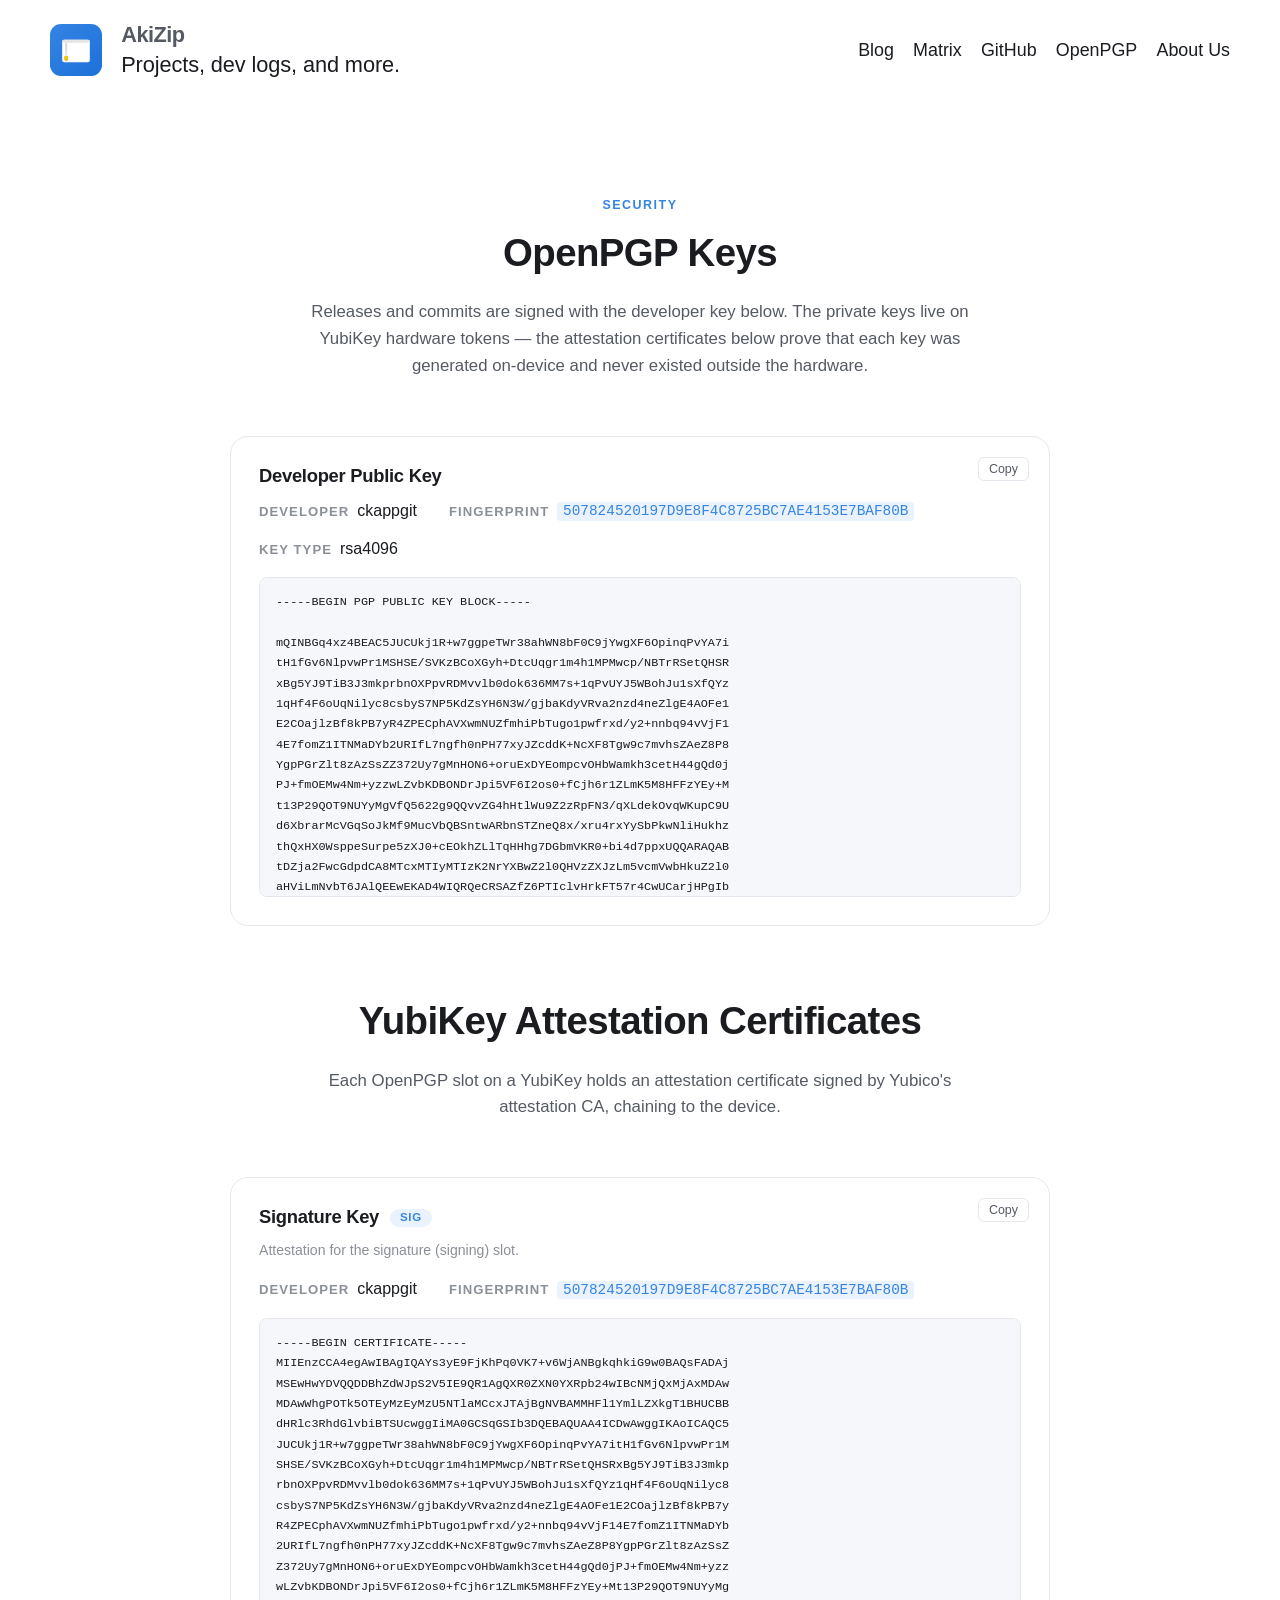
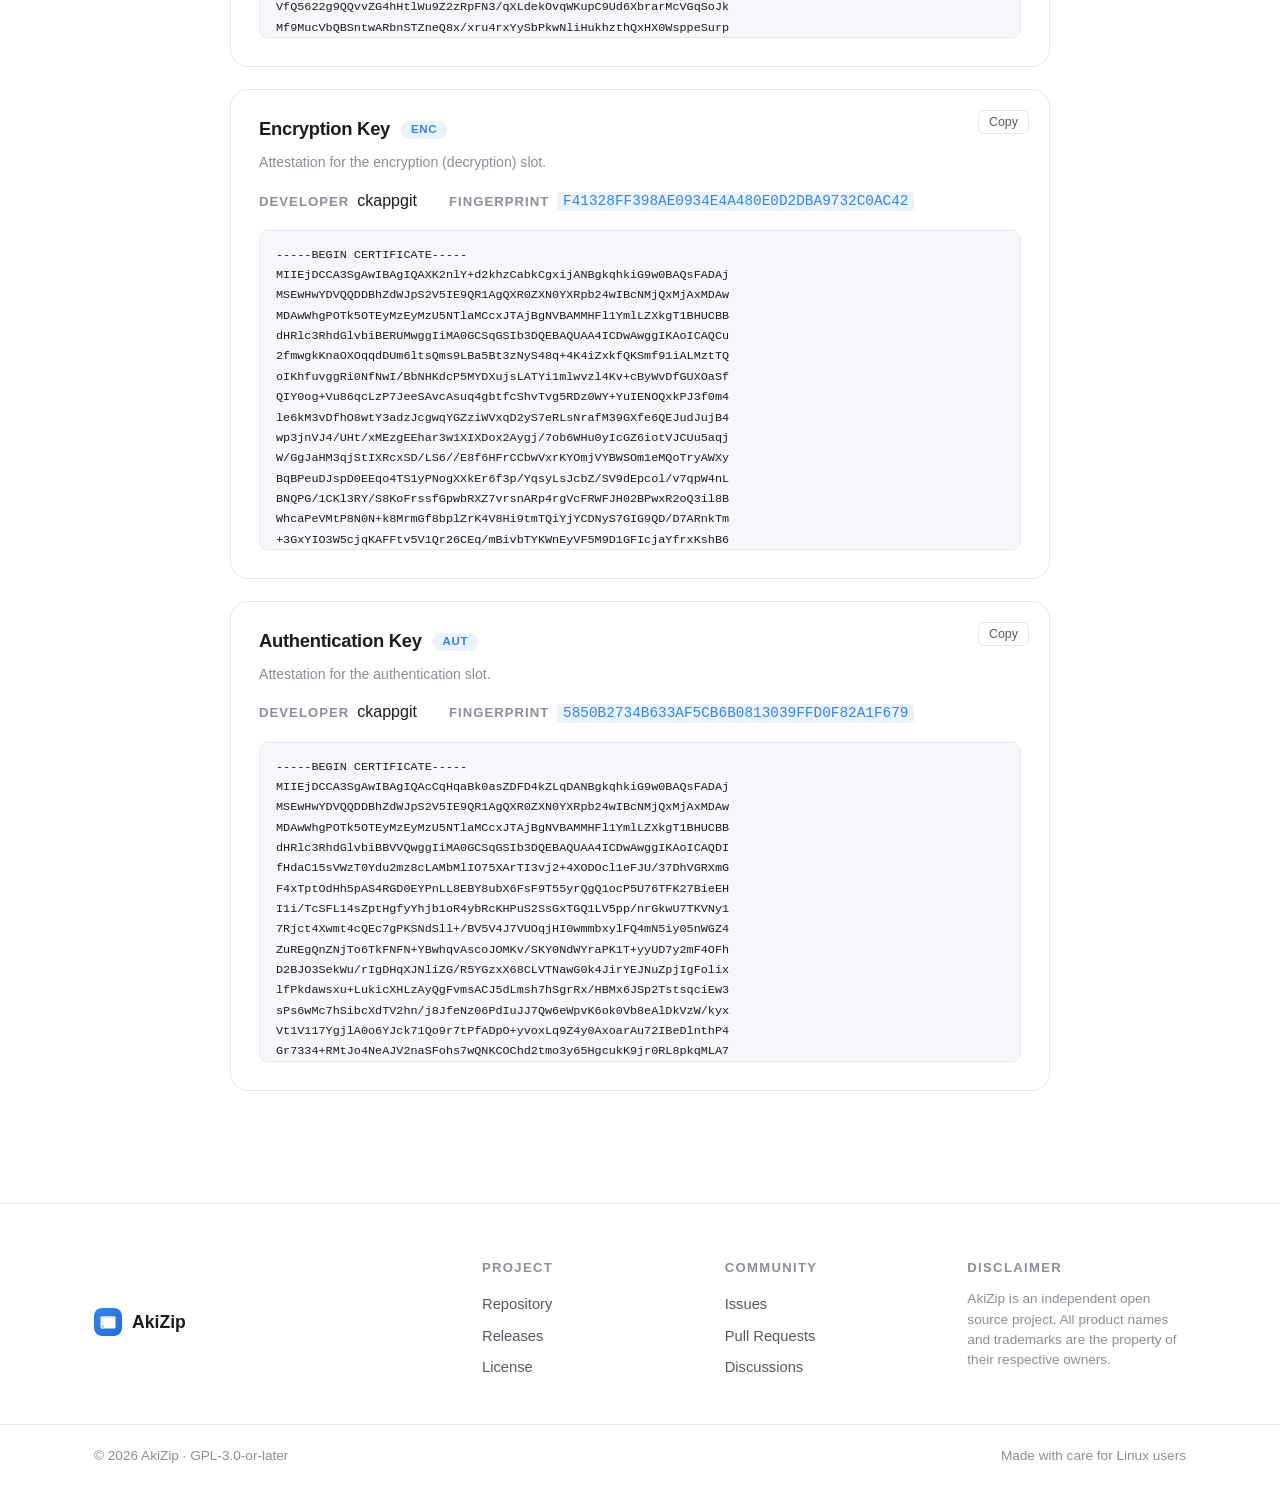
==== openpgp.html @ 39fd3813 "feat:openpgp" ====
<!DOCTYPE html>
<html lang="en">
<head>
    <meta charset="UTF-8">
    <meta name="viewport" content="width=device-width, initial-scale=1.0">
    <title>OpenPGP Keys — AkiZip</title>
    <meta name="description" content="Developer OpenPGP public key and YubiKey attestation certificates for the AkiZip project.">
    <link rel="stylesheet" href="style.css">
    <link rel="icon" type="image/svg+xml" href="assets/logo.svg">
</head>
<body>
    <header class="blog-header navbar">
        <div class="blog-header-inner">
            <div class="blog-identity">
                <a href="https://blog.akizip.top/" class="blog-logo" aria-label="AkiZip home">
                    <img src="assets/logo.svg" alt="AkiZip" width="52" height="52">
                </a>
                <div class="blog-branding">
                    <p class="blog-title"><a href="https://blog.akizip.top/">AkiZip</a></p>
                    <p class="blog-tagline">Projects, dev logs, and more.</p>
                </div>
            </div>

            <nav class="nav-links blog-navigation" aria-label="Navigation">
                <a href="https://blog.akizip.top/">Blog</a>
                <a href="https://matrix.to/#/#akizip:matrix.org" target="_blank" rel="noopener">Matrix</a>
                <a href="https://github.com/AkiZip">GitHub</a>
                <a href="openpgp.html" aria-current="page">OpenPGP</a>
                <a href="https://blog.akizip.top/about-us/">About Us</a>
            </nav>
            <button class="nav-toggle" aria-label="Open menu" aria-expanded="false">
                <span></span><span></span>
            </button>
        </div>
    </header>

    <main>
        <section class="section">
            <div class="container">
                <div class="section-head">
                    <span class="eyebrow">Security</span>
                    <h2>OpenPGP Keys</h2>
                    <p class="section-sub">Releases and commits are signed with the developer key below. The private keys live on YubiKey hardware tokens — the attestation certificates below prove that each key was generated on-device and never existed outside the hardware.</p>
                </div>

                <!-- ============ Developer public key ============ -->
                <div class="pgp-narrow">
                <article class="pgp-card">
                    <h3>Developer Public Key</h3>
                    <dl class="pgp-meta">
                        <div><dt>Developer</dt><dd>ckappgit</dd></div>
                        <div><dt>Fingerprint</dt><dd><code>507824520197D9E8F4C8725BC7AE4153E7BAF80B</code></dd></div>
                        <div><dt>Key type</dt><dd>rsa4096</dd></div>
                    </dl>
                    <pre class="pgp-pre" id="pgp-pubkey"><code>-----BEGIN PGP PUBLIC KEY BLOCK-----

mQINBGq4xz4BEAC5JUCUkj1R+w7ggpeTWr38ahWN8bF0C9jYwgXF6OpinqPvYA7i
tH1fGv6NlpvwPr1MSHSE/SVKzBCoXGyh+DtcUqgr1m4h1MPMwcp/NBTrRSetQHSR
xBg5YJ9TiB3J3mkprbnOXPpvRDMvvlb0dok636MM7s+1qPvUYJ5WBohJu1sXfQYz
1qHf4F6oUqNilyc8csbyS7NP5KdZsYH6N3W/gjbaKdyVRva2nzd4neZlgE4AOFe1
E2COajlzBf8kPB7yR4ZPECphAVXwmNUZfmhiPbTugo1pwfrxd/y2+nnbq94vVjF1
4E7fomZ1ITNMaDYb2URIfL7ngfh0nPH77xyJZcddK+NcXF8Tgw9c7mvhsZAeZ8P8
YgpPGrZlt8zAzSsZZ372Uy7gMnHON6+oruExDYEompcvOHbWamkh3cetH44gQd0j
PJ+fmOEMw4Nm+yzzwLZvbKDBONDrJpi5VF6I2os0+fCjh6r1ZLmK5M8HFFzYEy+M
t13P29QOT9NUYyMgVfQ5622g9QQvvZG4hHtlWu9Z2zRpFN3/qXLdekOvqWKupC9U
d6XbrarMcVGqSoJkMf9MucVbQBSntwARbnSTZneQ8x/xru4rxYySbPkwNliHukhz
thQxHX0WsppeSurpe5zXJ0+cEOkhZLlTqHHhg7DGbmVKR0+bi4d7ppxUQQARAQAB
tDZja2FwcGdpdCA8MTcxMTIyMTIzK2NrYXBwZ2l0QHVzZXJzLm5vcmVwbHkuZ2l0
aHViLmNvbT6JAlQEEwEKAD4WIQRQeCRSAZfZ6PTIclvHrkFT57r4CwUCarjHPgIb
AwUJBaS5ggULCQgHAgYVCgkICwIEFgIDAQIeAQIXgAAKCRDHrkFT57r4C2aGD/9T
opT5EY7qO6TuyYTVRNtaKzjrjd9N5q0I+RpF0XhGJnHXwQuCxA8mHQAK74RgP6EV
qZRnTejnjVF6USFMqUqIxWxGYXTlSDsScaPEweDS6ULLaJOPq06ILG/OIfCkSSP3
Eacf4nYGpbu2E7XhoVAaySEJj8xcXwNjCeKP9+d7psHoDjlxlByxBTPzaUXh38bu
mauWJdQHJjPIhIyBKlc+cLQ6pLXuSn7Gt4bCJjTv+ug7N3R7r8A85X/3wgmi72Jb
aIxQ1UZhezO7mPD1eXT4nM0wpi/vD5yQecqqjl+FJlWl41hK9m37FaByac4K0pyc
9uVK+Rc7BkE0Ht0J1oL9yePiRwXJR+3LLks5tiPBmLf2t8Wx1S8AJIZBtg+3xMWT
GtJz1FtMNzAq9b9KcVgby/2jFw38W01NQgvbHFh0WpJ/sPFxvBq0Ma3nJYtfWsRh
GWHvg6k+YiM/LivnQX+T8wlg6CzHzRdYQdFrSZy6c2N9bpsbOZKTGDJhoM6EcXBt
iN/XeQxGwOh5MJrBGGM07YdyEBXkpKDHj3ONUSZdOZ9iSPV61oS/kK1/Cg9hnuyh
nIpmpNUg31fGz/4hPm3LXmJg+rfSnldBNfm4p2863lnM5NOhT9n5F2pg4QBbBJLs
pJU+CIm3woA+mzqCoMOF8ShwPunrRPhLzVugaHYqerkCDQRquMc+ARAAyHx3Wgte
bFVs09GHbtps/HCwDGzJSDu+VwK0yN749vuFzgznJdXhSVP9+w4VRkV5hheMU6bT
nR4eaQEuERg9BGD5yy/BAWPLm1+hbBfU+ecq0IENaHD+VO+kxStuwYnhByNYv03E
hS9eLGabR4H8mIY29aEeMm0XChz7ktkrBsUxkNS1eaaf56xpMFO0ylTcte0Y3LeF
8JreHEBHO4DykjXUpZfvwVeVeCe1VDqoxyNMJpm8cpRUOJjeYstOZ1hmeGbkRIEJ
2TY06Ok5BTRTfmAcIarwLHKCTjCr/0imNDXVmK2jytU/sslA+8tpheDhYQ9gSTt0
npFrv6yIAx6lyTZYmRv0eWBs8V+vAi1UzWsBtJOCYq2BCTbmaYyIBaJYsZXz5HWs
LMbvi7pInFxy8wMkIBb5rAAieXS5rIe4UoK0cfxwTMeiUqdk7LbKnIhMN7D7OsDH
O4Uom3F3U1doZ/4/CX3jc9Oj3SLiSe0MOnlqbyuqJNFW/HgJQ5Fc1v5MsVbdVdde
2II5QNKOmCXJO9UKPa+7T3wA6Tvsr6MS6vWeMtAMaGqwLu9iAXg5Z7YT+Bq+99+P
kTLSaODXgCVdp2khaIbO8EDSgjgoXdrZqN8uuR4HLpCvY69ES/KZKjCwOy5xxZql
6U8AVY4M6ZyVLJi3KnXOk5DgV44rfebRJaEAEQEAAYkCPAQYAQoAJhYhBFB4JFIB
l9no9MhyW8euQVPnuvgLBQJquMc+AhsgBQkFpLmCAAoJEMeuQVPnuvgL75kP/Rfi
AC9+gE7n4VYXOn7DUzj33d02LfMQ1EP0Drm5FgIvi0Ti/5WwFYqU3pI7nqqJktgE
G32uqpiaGbk+YZjbiKs9fik/dkC1Bk4B3h3QwnIF+xql2tfDgAFFLpQC875tVrva
wYsIgA7Gt/gXpJrurIQ+GK8FJ5YAp1wspHOo3JTmT1qEMLlAblGENN8ajpGW7kG0
xH0RfbvtXQv5qGU//SLuCzHucMEQZn1e3fqzVBDXn7tdkBGKx+88lIDstluhHRJt
fVdu4GLed57NqkONXD75PHnS+rd/4sctXtr8sncxbFz0CAcDqiEHFk+g93/J2T+x
EDxSgkFoXoULdjjT7jnURloe5meYlnb2ZUxu8J6TBytJI9Er5xaJPkyv+0mP4V/p
POGGspxKBu9j5otjp8zC07nO0qpvU+CiVku66+t1rRYIFk/NbQ41vXVb/ZLPEOui
TxvqLMt1/uU0pH+Few89HQJq76HS6/qRkxyKzgQGhV+o8dQYJvwUHFkksQWDaOxT
D1z5dprG5WkQ9I0cpspGG7eyrEauJu64NgYwx0RvxGq1qX9L58cCT5BbBVUVgB42
8OqwcadUNjm+JXnCLaKlF4wBiSY2SjLLex56g5C9u7KX9XK0VHXDEijT/A1VVDlg
oT9woeqXjBr5mNRotV0TZi4zivJw+lGCOcsGbPz7uQINBGq4xz4BEACu2fmwgkKn
aOXOqqdDUm6ltsQms9LBa5Bt3zNyS48q+4K4iZxkfQKSmf91iALMztTQoIKhfuvg
gRi0NfNwI/BbNHKdcP5MYDXujsLATYi1mlwvzl4Kv+cByWvDfGUXOaSfQIY0og+V
u86qcLzP7JeeSAvcAsuq4gbtfcShvTvg5RDz0WY+YuIENOQxkPJ3f0m4le6kM3vD
fhO8wtY3adzJcgwqYGZziWVxqD2yS7eRLsNrafM39GXfe6QEJudJujB4wp3jnVJ4
/UHt/xMEzgEEhar3w1XIXDox2Aygj/7ob6WHu0yIcGZ6iotVJCUu5aqjW/GgJaHM
3qjStIXRcxSD/LS6//E8f6HFrCCbwVxrKYOmjVYBWSOm1eMQoTryAWXyBqBPeuDJ
spD0EEqo4TS1yPNogXXkEr6f3p/YqsyLsJcbZ/SV9dEpcol/v7qpW4nLBNQPG/1C
Kl3RY/S8KoFrssfGpwbRXZ7vrsnARp4rgVcFRWFJH02BPwxR2oQ3il8BWhcaPeVM
tP8N0N+k8MrmGf8bplZrK4V8Hi9tmTQiYjYCDNyS7GIG9QD/D7ARnkTm+3GxYIO3
W5cjqKAFFtv5V1Qr26CEq/mBivbTYKWnEyVF5M9D1GFIcjaYfrxKshB6uS80KDBI
0rHRP2FlwgsfYJkovFzEzYGACdWQritlzQARAQABiQI8BBgBCgAmFiEEUHgkUgGX
2ej0yHJbx65BU+e6+AsFAmq4xz4CGwwFCQWkuYIACgkQx65BU+e6+AuSgg//azR2
L+GjWCkQ3NzjNimokACr97x6b8MmaZeklK2h3TPoftN9fkMLsB+M3lwUDgWRie7j
qn3HHSEJPiCfywQi7Jmd38M0FILXToMD3Qpn3vArROF5UmNHbYVDGoIxmgKXzgF6
OIg5w2ioGBa51HMNWwOXQepNMKc9k/qGgz3JN4tBpGTPwMM9yywh8vNQU5lQBb7W
mMehEvComN8mnVC88L45ihAx5gJbhVaGyxV8+LXxtglOuOJ9MeDg/QQB4N3MZLNo
XDND2yPZ6lMiAT4HFxH5zd9udvOEnX95seIFMJ2k52o6vlNKm+rrkgPqw8KJVXai
tFbB5qM39ZO6MaPoPAoLqFrn3ggl22D6NKck5B6EaggobzaxRyU8cLg47Y0MNwA3
7ICLfRrSIa9pVu8NTGj/mRpLpEz+FFYwEQFzlJyjNMdaz5Giw5DzuiRn4WDJkbGm
53h+YHjGdtEUib+nfjcfAUm39lysaorU8WDtWTunnz8aXBz+IrsJEHrTlYmkRxU4
LEAqR+0rVyP7mKREVPvyK9Sq5oEOKDY6UAd2I66IhEgjoIe8hF3UcSLsHKW5V07X
YxWX+1zPDEKuaRMB7tOPiLar09Kz4/T9OvhOF+ArT0hWpP024yorrxVGWn329OCu
SKfrFltoJ2/pJ9heQMRVGVfBlkXpvSD+fB7Dzw8=
=6R8d
-----END PGP PUBLIC KEY BLOCK-----</code></pre>
                    <button class="copy-btn pgp-copy" data-copy-target="#pgp-pubkey">Copy</button>
                </article>
                </div>

                <!-- ============ YubiKey attestation certificates ============ -->
                <div class="section-head pgp-attest-head">
                    <h2>YubiKey Attestation Certificates</h2>
                    <p class="section-sub">Each OpenPGP slot on a YubiKey holds an attestation certificate signed by Yubico's attestation CA, chaining to the device.</p>
                </div>

                <div class="pgp-narrow">
                    <article class="pgp-card">
                        <h3>Signature Key <span class="pgp-slot">SIG</span></h3>
                        <p class="pgp-slot-desc">Attestation for the signature (signing) slot.</p>
                        <dl class="pgp-meta">
                            <div><dt>Developer</dt><dd>ckappgit</dd></div>
                            <div><dt>Fingerprint</dt><dd><code>507824520197D9E8F4C8725BC7AE4153E7BAF80B</code></dd></div>
                        </dl>
                        <pre class="pgp-pre" id="pgp-attest-sig"><code>-----BEGIN CERTIFICATE-----
MIIEnzCCA4egAwIBAgIQAYs3yE9FjKhPq0VK7+v6WjANBgkqhkiG9w0BAQsFADAj
MSEwHwYDVQQDDBhZdWJpS2V5IE9QR1AgQXR0ZXN0YXRpb24wIBcNMjQxMjAxMDAw
MDAwWhgPOTk5OTEyMzEyMzU5NTlaMCcxJTAjBgNVBAMMHFl1YmlLZXkgT1BHUCBB
dHRlc3RhdGlvbiBTSUcwggIiMA0GCSqGSIb3DQEBAQUAA4ICDwAwggIKAoICAQC5
JUCUkj1R+w7ggpeTWr38ahWN8bF0C9jYwgXF6OpinqPvYA7itH1fGv6NlpvwPr1M
SHSE/SVKzBCoXGyh+DtcUqgr1m4h1MPMwcp/NBTrRSetQHSRxBg5YJ9TiB3J3mkp
rbnOXPpvRDMvvlb0dok636MM7s+1qPvUYJ5WBohJu1sXfQYz1qHf4F6oUqNilyc8
csbyS7NP5KdZsYH6N3W/gjbaKdyVRva2nzd4neZlgE4AOFe1E2COajlzBf8kPB7y
R4ZPECphAVXwmNUZfmhiPbTugo1pwfrxd/y2+nnbq94vVjF14E7fomZ1ITNMaDYb
2URIfL7ngfh0nPH77xyJZcddK+NcXF8Tgw9c7mvhsZAeZ8P8YgpPGrZlt8zAzSsZ
Z372Uy7gMnHON6+oruExDYEompcvOHbWamkh3cetH44gQd0jPJ+fmOEMw4Nm+yzz
wLZvbKDBONDrJpi5VF6I2os0+fCjh6r1ZLmK5M8HFFzYEy+Mt13P29QOT9NUYyMg
VfQ5622g9QQvvZG4hHtlWu9Z2zRpFN3/qXLdekOvqWKupC9Ud6XbrarMcVGqSoJk
Mf9MucVbQBSntwARbnSTZneQ8x/xru4rxYySbPkwNliHukhzthQxHX0WsppeSurp
e5zXJ0+cEOkhZLlTqHHhg7DGbmVKR0+bi4d7ppxUQQIDAQABo4HIMIHFMBMGCisG
AQQBgsQKBQMEBQQDBQcEMBQGCisGAQQBgsQKBQcEBgIEAW3AGjARBgorBgEEAYLE
CgUIBAMEAQIwEQYKKwYBBAGCxAoFCQQDBAEBMBAGCisGAQQBgsQKBQEEAgwAMCQG
CisGAQQBgsQKBQQEFgQUUHgkUgGX2ej0yHJbx65BU+e6+AswFAYKKwYBBAGCxAoF
BQQGBARquMc+MBEGCisGAQQBgsQKBQYEAwIBBTARBgorBgEEAYLECgUCBAMCAQEw
DQYJKoZIhvcNAQELBQADggEBAMI2tsBrHqJFcokgcV4FmN0P0OmCw2fTmsmIYaqV
S7hQ/9tVW45RYadEqL8QzrBZ+k7YI1lOd6y14xorZBEQMd1U/8TXfdSsRFr65fAy
Ua3e1907JlluGSIx45OXCS5qD/on/YBuTMvhS9uZozAYZiE4TC1TTWxLexZKO9Hw
tjzaS/vWP+ovRDsk2mtAjbhb1BqVwP5XDokdrY/LXWRtQ7fyeVZIjHFceNuy2B2F
iwMmZEaVhuSPNnI/vdZXFzsqMR101mC2Wa5Joes9QHpeZ/6Oqg1RNvjSKe0yErk0
Dc68ZuqIFBpqa51HV2K3VbNEwqz5WHG2LxlzBrLB7xxhpwg=
-----END CERTIFICATE-----</code></pre>
                        <button class="copy-btn pgp-copy" data-copy-target="#pgp-attest-sig">Copy</button>
                    </article>

                    <article class="pgp-card">
                        <h3>Encryption Key <span class="pgp-slot">ENC</span></h3>
                        <p class="pgp-slot-desc">Attestation for the encryption (decryption) slot.</p>
                        <dl class="pgp-meta">
                            <div><dt>Developer</dt><dd>ckappgit</dd></div>
                            <div><dt>Fingerprint</dt><dd><code>F41328FF398AE0934E4A480E0D2DBA9732C0AC42</code></dd></div>
                        </dl>
                        <pre class="pgp-pre" id="pgp-attest-enc"><code>-----BEGIN CERTIFICATE-----
MIIEjDCCA3SgAwIBAgIQAXK2nlY+d2khzCabkCgxijANBgkqhkiG9w0BAQsFADAj
MSEwHwYDVQQDDBhZdWJpS2V5IE9QR1AgQXR0ZXN0YXRpb24wIBcNMjQxMjAxMDAw
MDAwWhgPOTk5OTEyMzEyMzU5NTlaMCcxJTAjBgNVBAMMHFl1YmlLZXkgT1BHUCBB
dHRlc3RhdGlvbiBERUMwggIiMA0GCSqGSIb3DQEBAQUAA4ICDwAwggIKAoICAQCu
2fmwgkKnaOXOqqdDUm6ltsQms9LBa5Bt3zNyS48q+4K4iZxkfQKSmf91iALMztTQ
oIKhfuvggRi0NfNwI/BbNHKdcP5MYDXujsLATYi1mlwvzl4Kv+cByWvDfGUXOaSf
QIY0og+Vu86qcLzP7JeeSAvcAsuq4gbtfcShvTvg5RDz0WY+YuIENOQxkPJ3f0m4
le6kM3vDfhO8wtY3adzJcgwqYGZziWVxqD2yS7eRLsNrafM39GXfe6QEJudJujB4
wp3jnVJ4/UHt/xMEzgEEhar3w1XIXDox2Aygj/7ob6WHu0yIcGZ6iotVJCUu5aqj
W/GgJaHM3qjStIXRcxSD/LS6//E8f6HFrCCbwVxrKYOmjVYBWSOm1eMQoTryAWXy
BqBPeuDJspD0EEqo4TS1yPNogXXkEr6f3p/YqsyLsJcbZ/SV9dEpcol/v7qpW4nL
BNQPG/1CKl3RY/S8KoFrssfGpwbRXZ7vrsnARp4rgVcFRWFJH02BPwxR2oQ3il8B
WhcaPeVMtP8N0N+k8MrmGf8bplZrK4V8Hi9tmTQiYjYCDNyS7GIG9QD/D7ARnkTm
+3GxYIO3W5cjqKAFFtv5V1Qr26CEq/mBivbTYKWnEyVF5M9D1GFIcjaYfrxKshB6
uS80KDBI0rHRP2FlwgsfYJkovFzEzYGACdWQritlzQIDAQABo4G1MIGyMBMGCisG
AQQBgsQKBQMEBQQDBQcEMBQGCisGAQQBgsQKBQcEBgIEAW3AGjARBgorBgEEAYLE
CgUIBAMEAQIwEQYKKwYBBAGCxAoFCQQDBAEBMBAGCisGAQQBgsQKBQEEAgwAMCQG
CisGAQQBgsQKBQQEFgQU9BMo/zmK4JNOSkgODS26lzLArEIwFAYKKwYBBAGCxAoF
BQQGBARquMc+MBEGCisGAQQBgsQKBQIEAwIBATANBgkqhkiG9w0BAQsFAAOCAQEA
t0bwz0wISlU0UrPalPxMI74k0o1Yx4ri5ljrS2uDIG7PKmMYbN15oukljufvAvzx
aTfYTA7UnfIlAOVv43ygTH68hLFmVuyf+AQf8O1t0To3D7TPY6cEIwbBlz8RRLVt
hKMSlhHVqeS0tWRj/P5iXzPULhBlT97mA5K+9j9niShtwYAU0dwO9O9VqxhAO7MW
WmUcD/SFg9kD41hv2RM4X3EU26ZjS86pLMsea/nFOXheonNaipTsPL0rMeSeGJ5o
TVC9JNaAgLtwWG2QiTMmtdxY8ASyEDm7OtmbHw3kO0u9659Jc5eeTQ9+QqCKQ64k
lqgyVFYYcjnvVrrVL10xdQ==
-----END CERTIFICATE-----</code></pre>
                        <button class="copy-btn pgp-copy" data-copy-target="#pgp-attest-enc">Copy</button>
                    </article>

                    <article class="pgp-card">
                        <h3>Authentication Key <span class="pgp-slot">AUT</span></h3>
                        <p class="pgp-slot-desc">Attestation for the authentication slot.</p>
                        <dl class="pgp-meta">
                            <div><dt>Developer</dt><dd>ckappgit</dd></div>
                            <div><dt>Fingerprint</dt><dd><code>5850B2734B633AF5CB6B0813039FFD0F82A1F679</code></dd></div>
                        </dl>
                        <pre class="pgp-pre" id="pgp-attest-aut"><code>-----BEGIN CERTIFICATE-----
MIIEjDCCA3SgAwIBAgIQAcCqHqaBk0asZDFD4kZLqDANBgkqhkiG9w0BAQsFADAj
MSEwHwYDVQQDDBhZdWJpS2V5IE9QR1AgQXR0ZXN0YXRpb24wIBcNMjQxMjAxMDAw
MDAwWhgPOTk5OTEyMzEyMzU5NTlaMCcxJTAjBgNVBAMMHFl1YmlLZXkgT1BHUCBB
dHRlc3RhdGlvbiBBVVQwggIiMA0GCSqGSIb3DQEBAQUAA4ICDwAwggIKAoICAQDI
fHdaC15sVWzT0Ydu2mz8cLAMbMlIO75XArTI3vj2+4XODOcl1eFJU/37DhVGRXmG
F4xTptOdHh5pAS4RGD0EYPnLL8EBY8ubX6FsF9T55yrQgQ1ocP5U76TFK27BieEH
I1i/TcSFL14sZptHgfyYhjb1oR4ybRcKHPuS2SsGxTGQ1LV5pp/nrGkwU7TKVNy1
7Rjct4Xwmt4cQEc7gPKSNdSll+/BV5V4J7VUOqjHI0wmmbxylFQ4mN5iy05nWGZ4
ZuREgQnZNjTo6TkFNFN+YBwhqvAscoJOMKv/SKY0NdWYraPK1T+yyUD7y2mF4OFh
D2BJO3SekWu/rIgDHqXJNliZG/R5YGzxX68CLVTNawG0k4JirYEJNuZpjIgFolix
lfPkdawsxu+LukicXHLzAyQgFvmsACJ5dLmsh7hSgrRx/HBMx6JSp2TstsqciEw3
sPs6wMc7hSibcXdTV2hn/j8JfeNz06PdIuJJ7Qw6eWpvK6ok0Vb8eAlDkVzW/kyx
Vt1V117YgjlA0o6YJck71Qo9r7tPfADpO+yvoxLq9Z4y0AxoarAu72IBeDlnthP4
Gr7334+RMtJo4NeAJV2naSFohs7wQNKCOChd2tmo3y65HgcukK9jr0RL8pkqMLA7
LnHFmqXpTwBVjgzpnJUsmLcqdc6TkOBXjit95tEloQIDAQABo4G1MIGyMBMGCisG
AQQBgsQKBQMEBQQDBQcEMBQGCisGAQQBgsQKBQcEBgIEAW3AGjARBgorBgEEAYLE
CgUIBAMEAQIwEQYKKwYBBAGCxAoFCQQDBAEBMBAGCisGAQQBgsQKBQEEAgwAMCQG
CisGAQQBgsQKBQQEFgQUWFCyc0tjOvXLawgTA5/9D4Kh9nkwFAYKKwYBBAGCxAoF
BQQGBARquMc+MBEGCisGAQQBgsQKBQIEAwIBATANBgkqhkiG9w0BAQsFAAOCAQEA
VybqEQFF43ID9RhQjmGFFydYBBxmC/LOD1vVdu/Ai5+8LXHOdnwnTzKxFknX7YWK
osK4pwB833wSDVGsSMvGUa9M1c9xmOgl4Lv/fa+OAyzse3m8FC0fm3oTh6JoMv7u
ATwIuBWAxjeFrggjZyvXqOP1Z+Rlr5EVFjP+UQ9MWSr+nSvmzpsx5a5O3nDvS0I+
1RzUd1bwjZMoJl09oFq/EES1sVDa+/Gze3IKqqaLYrx5Sdo3iWQF1i6x0/zGmWWm
SG9P7byclBnUCQ/bkGBOO8GsYuEydFyqmP7/QpuXxu7rd64/d2JkBYHyWH8uPjOB
gLci2ywD9XzNF8NEf9TBpg==
-----END CERTIFICATE-----</code></pre>
                        <button class="copy-btn pgp-copy" data-copy-target="#pgp-attest-aut">Copy</button>
                    </article>
                </div>
            </div>
        </section>
    </main>

    <footer class="footer">
        <div class="container footer-inner">
            <div class="footer-brand">
                <span class="brand-icon" aria-hidden="true">
                    <img src="assets/logo.svg" alt="" width="28" height="28">
                </span>
                <span>AkiZip</span>
            </div>
            <div class="footer-cols">
                <div class="footer-col">
                    <h4>Project</h4>
                    <a href="https://github.com/akizip/akizip" target="_blank" rel="noopener">Repository</a>
                    <a href="https://github.com/akizip/akizip/releases" target="_blank" rel="noopener">Releases</a>
                    <a href="https://github.com/akizip/akizip/blob/main/COPYING" target="_blank" rel="noopener">License</a>
                </div>
                <div class="footer-col">
                    <h4>Community</h4>
                    <a href="https://github.com/akizip/akizip/issues" target="_blank" rel="noopener">Issues</a>
                    <a href="https://github.com/akizip/akizip/pulls" target="_blank" rel="noopener">Pull Requests</a>
                    <a href="https://github.com/akizip/akizip/discussions" target="_blank" rel="noopener">Discussions</a>
                </div>
                <div class="footer-col">
                    <h4>Disclaimer</h4>
                    <p class="footer-note">AkiZip is an independent open source project. All product names and trademarks are the property of their respective owners.</p>
                </div>
            </div>
        </div>
        <div class="footer-bottom">
            <div class="container">
                <span>© <span id="year"></span> AkiZip · GPL-3.0-or-later</span>
                <span>Made with care for Linux users</span>
            </div>
        </div>
    </footer>

    <script src="script.js"></script>
</body>
</html>
---- style.css ----
/* ============ Reset & Variables ============ */
*, *::before, *::after { box-sizing: border-box; }

:root {
    --color-bg: #ffffff;
    --color-bg-alt: #f6f7fb;
    --color-surface: #ffffff;
    --color-border: #e5e7ec;
    --color-text: #1a1c20;
    --color-text-soft: #555a63;
    --color-text-muted: #8a8f99;
    --color-primary: #3584e4;
    --color-primary-hover: #2a73d1;
    --color-primary-soft: rgba(53, 132, 228, 0.1);
    --shadow-sm: 0 1px 2px rgba(0, 0, 0, 0.04);
    --shadow-md: 0 4px 12px rgba(0, 0, 0, 0.06);
    --shadow-lg: 0 18px 40px rgba(0, 0, 0, 0.08);
    --radius-sm: 8px;
    --radius-md: 12px;
    --radius-lg: 18px;
    --radius-xl: 24px;
    --max-width: 1140px;
    --transition: 200ms cubic-bezier(0.4, 0, 0.2, 1);
}

@media (prefers-color-scheme: dark) {
    :root {
        --color-bg: #15171c;
        --color-bg-alt: #1c1f25;
        --color-surface: #20242b;
        --color-border: #2c313a;
        --color-text: #ececec;
        --color-text-soft: #b8bcc4;
        --color-text-muted: #7a8090;
        --color-primary: #5fa3ff;
        --color-primary-hover: #7eb6ff;
        --color-primary-soft: rgba(95, 163, 255, 0.15);
        --shadow-sm: 0 1px 2px rgba(0, 0, 0, 0.4);
        --shadow-md: 0 4px 12px rgba(0, 0, 0, 0.4);
        --shadow-lg: 0 18px 40px rgba(0, 0, 0, 0.5);
    }
}

html { scroll-behavior: smooth; }

body {
    margin: 0;
    font-family: -apple-system, BlinkMacSystemFont, "Segoe UI", "Inter", "Cantarell", "Roboto", "Helvetica Neue", Arial, sans-serif;
    font-size: 16px;
    line-height: 1.6;
    color: var(--color-text);
    background: var(--color-bg);
    -webkit-font-smoothing: antialiased;
    -moz-osx-font-smoothing: grayscale;
}

a {
    color: var(--color-primary);
    text-decoration: none;
    transition: color var(--transition);
}
a:hover { color: var(--color-primary-hover); }

h1, h2, h3, h4 {
    margin: 0 0 0.6em;
    line-height: 1.2;
    letter-spacing: -0.015em;
    color: var(--color-text);
}
h1 { font-size: clamp(2.2rem, 4.5vw, 3.4rem); font-weight: 800; }
h2 { font-size: clamp(1.7rem, 3vw, 2.4rem); font-weight: 700; }
h3 { font-size: 1.15rem; font-weight: 600; }
p  { margin: 0 0 1em; color: var(--color-text-soft); }

code {
    font-family: "JetBrains Mono", "SF Mono", "Menlo", "Consolas", monospace;
    font-size: 0.9em;
    background: var(--color-primary-soft);
    color: var(--color-primary);
    padding: 0.1em 0.4em;
    border-radius: 4px;
}

.container {
    max-width: var(--max-width);
    margin: 0 auto;
    padding: 0 24px;
}

/* ============ Buttons ============ */
.btn {
    display: inline-flex;
    align-items: center;
    gap: 8px;
    padding: 12px 22px;
    border-radius: var(--radius-md);
    font-weight: 600;
    font-size: 0.95rem;
    border: 1px solid transparent;
    cursor: pointer;
    transition: all var(--transition);
    white-space: nowrap;
}
.btn-primary {
    background: var(--color-primary);
    color: #fff;
    box-shadow: var(--shadow-sm);
}
.btn-primary:hover {
    background: var(--color-primary-hover);
    color: #fff;
    transform: translateY(-1px);
    box-shadow: var(--shadow-md);
}
.btn-secondary {
    background: var(--color-surface);
    color: var(--color-text);
    border-color: var(--color-border);
}
.btn-secondary:hover {
    border-color: var(--color-primary);
    color: var(--color-primary);
    transform: translateY(-1px);
}

/* ============ Blog header ============ */
.blog-header {
    position: relative;
    z-index: 50;
    color: var(--color-text);
    background: var(--color-surface);
}
.blog-header-inner {
    width: min(100%, 1440px);
    margin: 0 auto;
    padding: 20px clamp(30px, 5vw, 50px);
    display: flex;
    align-items: center;
    justify-content: space-between;
    gap: 1.2rem;
}
.blog-identity {
    display: flex;
    align-items: center;
    gap: 1.2rem;
    min-width: 0;
}
.blog-logo {
    display: inline-flex;
    flex: 0 0 52px;
    line-height: 0;
}
.blog-logo img {
    display: block;
    width: 52px;
    height: 52px;
}
.blog-branding {
    display: flex;
    flex-direction: column;
    align-items: flex-start;
    gap: 0;
}
.blog-title,
.blog-tagline {
    margin: 0;
    line-height: 1.4;
}
.blog-title {
    font-size: clamp(1.125rem, 1.125rem + ((1vw - 0.2rem) * 0.392), 1.375rem);
    font-weight: 700;
    letter-spacing: -0.5px;
}
.blog-title a,
.blog-navigation a {
    color: inherit;
    text-decoration: none;
}
.blog-title a:hover,
.blog-navigation a:hover {
    text-decoration: underline;
    text-underline-offset: 0.1em;
}
.blog-tagline {
    color: var(--color-text);
    font-size: clamp(1.125rem, 1.125rem + ((1vw - 0.2rem) * 0.392), 1.375rem);
    font-weight: 300;
    letter-spacing: -0.1px;
}
.blog-navigation {
    display: flex;
    align-items: center;
    justify-content: flex-end;
    flex-wrap: wrap;
    gap: 1.2rem;
    font-size: clamp(1rem, 1rem + ((1vw - 0.2rem) * 0.196), 1.125rem);
    font-weight: 300;
}
.nav-toggle {
    display: none;
    background: transparent;
    border: 0;
    padding: 8px;
    cursor: pointer;
    flex-direction: column;
    gap: 5px;
}
.nav-toggle span {
    display: block;
    width: 24px;
    height: 1.5px;
    background: var(--color-text);
    transition: all var(--transition);
}

@media (prefers-color-scheme: dark) {
    .blog-header { color: var(--color-text); }
    .blog-header a { color: #5fa3ff; }
}

@media (max-width: 781px) {
    .blog-header-inner { padding-inline: 30px; }
    .blog-tagline { display: none; }
    .nav-links {
        position: absolute;
        top: 100%;
        left: 0;
        right: 0;
        flex-direction: column;
        align-items: stretch;
        background: var(--color-surface);
        padding: 0 30px;
        gap: 4px;
        max-height: 0;
        overflow: hidden;
        opacity: 0;
        transition: all var(--transition);
    }
    .nav-links.open {
        max-height: 280px;
        opacity: 1;
        padding-top: 20px;
        padding-bottom: 20px;
    }
    .nav-links a { padding: 8px 0; }
    .nav-toggle { display: flex; }
}

/* ============ Hero ============ */
.hero {
    padding: 80px 0 100px;
    background:
        radial-gradient(ellipse 80% 60% at 30% 0%, var(--color-primary-soft), transparent 60%),
        radial-gradient(ellipse 60% 50% at 90% 30%, color-mix(in srgb, var(--color-primary) 14%, transparent), transparent 70%);
}
.hero-inner {
    display: grid;
    grid-template-columns: 1.1fr 1fr;
    gap: 56px;
    align-items: center;
}
.badge {
    display: inline-block;
    padding: 4px 12px;
    border-radius: 999px;
    background: var(--color-primary-soft);
    color: var(--color-primary);
    font-size: 0.78rem;
    font-weight: 600;
    letter-spacing: 0.02em;
    margin-bottom: 18px;
}
.gradient-text {
    background: linear-gradient(135deg, var(--color-primary), #6f5cff);
    -webkit-background-clip: text;
    background-clip: text;
    color: transparent;
}
.lede {
    font-size: 1.12rem;
    color: var(--color-text-soft);
    max-width: 540px;
}
.hero-cta {
    display: flex;
    flex-wrap: wrap;
    gap: 12px;
    margin-top: 30px;
}
.hero-meta {
    display: flex;
    gap: 12px;
    align-items: center;
    margin-top: 28px;
    font-size: 0.9rem;
    color: var(--color-text-muted);
    flex-wrap: wrap;
}
.hero-meta strong { color: var(--color-text-soft); }
.hero-meta .dot { opacity: 0.5; }

@media (max-width: 900px) {
    .hero { padding: 60px 0 70px; }
    .hero-inner { grid-template-columns: 1fr; gap: 40px; }
}

/* ============ Hero Screenshot ============ */
.hero-visual {
    display: flex;
    justify-content: center;
    align-items: center;
}
.screenshot-frame {
    position: relative;
    width: 100%;
    max-width: 640px;
    transform: perspective(1600px) rotateY(-4deg) rotateX(2deg);
    transition: transform 600ms cubic-bezier(0.4, 0, 0.2, 1);
}
.screenshot-frame:hover {
    transform: perspective(1600px) rotateY(0deg) rotateX(0deg);
}
.hero-screenshot {
    display: block;
    width: 100%;
    height: auto;
    position: relative;
    z-index: 2;
    filter: drop-shadow(0 18px 30px rgba(0, 0, 0, 0.18)) drop-shadow(0 4px 10px rgba(0, 0, 0, 0.08));
}
.screenshot-glow {
    position: absolute;
    inset: -10% -8% -14% -8%;
    background:
        radial-gradient(40% 50% at 30% 40%, color-mix(in srgb, var(--color-primary) 35%, transparent), transparent 60%),
        radial-gradient(50% 60% at 80% 70%, color-mix(in srgb, #6f5cff 30%, transparent), transparent 65%);
    filter: blur(28px);
    opacity: 0.7;
    z-index: 1;
    pointer-events: none;
}

/* Logo image alignment */
.brand-icon img,
.footer-brand .brand-icon img {
    display: block;
    border-radius: 8px;
}

/* ============ Generic Section ============ */
.section { padding: 90px 0; }
.section-alt { background: var(--color-bg-alt); }
.section-head {
    text-align: center;
    max-width: 680px;
    margin: 0 auto 56px;
}
.section-sub {
    color: var(--color-text-soft);
    font-size: 1.05rem;
}
.eyebrow {
    display: inline-block;
    margin-bottom: 14px;
    text-transform: uppercase;
    letter-spacing: 0.12em;
    font-size: 0.78rem;
    font-weight: 700;
    color: var(--color-primary);
}

/* ============ Grid layouts ============ */
.grid {
    display: grid;
    gap: 22px;
}
.grid-3 { grid-template-columns: repeat(3, 1fr); }
.grid-4 { grid-template-columns: repeat(4, 1fr); }
@media (max-width: 900px) {
    .grid-3 { grid-template-columns: repeat(2, 1fr); }
    .grid-4 { grid-template-columns: repeat(2, 1fr); }
}
@media (max-width: 560px) {
    .grid-3, .grid-4 { grid-template-columns: 1fr; }
}

/* ============ Feature Cards ============ */
.card {
    background: var(--color-surface);
    border: 1px solid var(--color-border);
    border-radius: var(--radius-lg);
    padding: 26px;
    transition: all var(--transition);
}
.card:hover {
    transform: translateY(-3px);
    border-color: color-mix(in srgb, var(--color-primary) 40%, var(--color-border));
    box-shadow: var(--shadow-md);
}
.card-icon {
    width: 48px;
    height: 48px;
    border-radius: 12px;
    display: inline-flex;
    align-items: center;
    justify-content: center;
    font-size: 1.4rem;
    margin-bottom: 16px;
}
.icon-blue   { background: rgba(53, 132, 228, 0.12); }
.icon-green  { background: rgba(46, 194, 126, 0.14); }
.icon-orange { background: rgba(255, 153, 49, 0.16); }
.icon-purple { background: rgba(154, 99, 255, 0.16); }
.icon-red    { background: rgba(237, 99, 96, 0.14); }
.icon-teal   { background: rgba(60, 200, 199, 0.16); }
.card p { margin: 0; }

/* ============ Format chips ============ */
.format-grid {
    display: grid;
    grid-template-columns: repeat(auto-fill, minmax(180px, 1fr));
    gap: 16px;
}
.format-chip {
    background: var(--color-surface);
    border: 1px solid var(--color-border);
    border-radius: var(--radius-md);
    padding: 18px 20px;
    display: flex;
    flex-direction: column;
    gap: 4px;
    transition: all var(--transition);
}
.format-chip:hover {
    transform: translateY(-2px);
    border-color: var(--color-primary);
    box-shadow: var(--shadow-sm);
}
.format-chip .ext {
    font-family: "JetBrains Mono", "SF Mono", "Menlo", monospace;
    font-size: 1.15rem;
    font-weight: 700;
    color: var(--color-primary);
}
.format-chip .desc {
    font-size: 0.85rem;
    color: var(--color-text-muted);
}

/* ============ Tech cards ============ */
.tech-card {
    background: var(--color-surface);
    border: 1px solid var(--color-border);
    border-radius: var(--radius-md);
    padding: 22px 20px;
    text-align: center;
    transition: all var(--transition);
}
.tech-card:hover {
    transform: translateY(-2px);
    border-color: var(--color-primary);
}
.tech-name {
    font-weight: 700;
    color: var(--color-text);
    margin-bottom: 4px;
}
.tech-role {
    font-size: 0.85rem;
    color: var(--color-text-muted);
}

/* ============ Install steps ============ */
.install-steps {
    display: flex;
    flex-direction: column;
    gap: 22px;
    margin-bottom: 56px;
}
.step {
    background: var(--color-surface);
    border: 1px solid var(--color-border);
    border-radius: var(--radius-lg);
    padding: 28px;
    display: grid;
    grid-template-columns: 1fr;
    gap: 20px;
    align-items: flex-start;
}
.step-num {
    width: 44px;
    height: 44px;
    background: var(--color-primary);
    color: #fff;
    font-weight: 700;
    font-size: 1.1rem;
    border-radius: 50%;
    display: inline-flex;
    align-items: center;
    justify-content: center;
}
.step-body h3 { margin-top: 6px; }
.step-body pre {
    background: var(--color-bg-alt);
    border: 1px solid var(--color-border);
    border-radius: var(--radius-sm);
    padding: 14px 60px 14px 16px;
    margin: 8px 0 0;
    overflow-x: auto;
    position: relative;
    font-family: "JetBrains Mono", "SF Mono", "Menlo", monospace;
    font-size: 0.88rem;
    line-height: 1.55;
    color: var(--color-text);
}
.step-body pre code {
    background: transparent;
    color: inherit;
    padding: 0;
}
.copy-btn {
    position: absolute;
    top: 8px;
    right: 8px;
    background: var(--color-surface);
    border: 1px solid var(--color-border);
    color: var(--color-text-soft);
    padding: 4px 10px;
    border-radius: 6px;
    font-size: 0.78rem;
    cursor: pointer;
    transition: all var(--transition);
}
.copy-btn:hover {
    color: var(--color-primary);
    border-color: var(--color-primary);
}
.copy-btn.copied {
    background: var(--color-primary);
    color: #fff;
    border-color: var(--color-primary);
}

@media (max-width: 600px) {
    .step { grid-template-columns: 1fr; padding: 22px; }
    .step-num { width: 40px; height: 40px; }
}

/* ============ CTA banner ============ */
.cta-banner {
    background: linear-gradient(135deg, var(--color-primary), #6f5cff);
    border-radius: var(--radius-lg);
    padding: 32px;
    color: #fff;
    display: flex;
    flex-wrap: wrap;
    align-items: center;
    justify-content: space-between;
    gap: 18px;
}
.cta-banner h3 { color: #fff; margin: 0 0 4px; }
.cta-banner p { color: rgba(255, 255, 255, 0.85); margin: 0; }
.cta-banner .btn-primary {
    background: #fff;
    color: var(--color-primary);
}
.cta-banner .btn-primary:hover { background: rgba(255, 255, 255, 0.92); }

/* ============ Bottom CTA ============ */
.section-cta { background: var(--color-bg-alt); }
.cta-inner {
    text-align: center;
    max-width: 640px;
    margin: 0 auto;
}
.cta-inner .hero-cta { justify-content: center; }

/* ============ Footer ============ */
.footer {
    background: var(--color-surface);
    border-top: 1px solid var(--color-border);
    padding-top: 56px;
    color: var(--color-text-soft);
    font-size: 0.92rem;
}
.footer-inner {
    display: grid;
    grid-template-columns: 1fr 2fr;
    gap: 36px;
    padding-bottom: 40px;
}
.footer-brand {
    display: flex;
    align-items: center;
    gap: 10px;
    font-weight: 700;
    color: var(--color-text);
    font-size: 1.1rem;
}
.footer-cols {
    display: grid;
    grid-template-columns: repeat(3, 1fr);
    gap: 24px;
}
.footer-col h4 {
    font-size: 0.82rem;
    text-transform: uppercase;
    letter-spacing: 0.1em;
    color: var(--color-text-muted);
    margin-bottom: 14px;
}
.footer-col a {
    display: block;
    color: var(--color-text-soft);
    padding: 4px 0;
}
.footer-col a:hover { color: var(--color-primary); }
.footer-note {
    font-size: 0.85rem;
    color: var(--color-text-muted);
    line-height: 1.5;
    margin: 0;
}
.footer-bottom {
    border-top: 1px solid var(--color-border);
    padding: 20px 0;
    font-size: 0.85rem;
    color: var(--color-text-muted);
}
.footer-bottom .container {
    display: flex;
    justify-content: space-between;
    flex-wrap: wrap;
    gap: 10px;
}

@media (max-width: 800px) {
    .footer-inner { grid-template-columns: 1fr; gap: 24px; }
    .footer-cols { grid-template-columns: 1fr 1fr; }
}
@media (max-width: 480px) {
    .footer-cols { grid-template-columns: 1fr; }
    .section { padding: 64px 0; }
    .hero { padding: 48px 0 60px; }
}

/* ============ OpenPGP page ============ */
.pgp-card {
    position: relative;
    background: var(--color-surface);
    border: 1px solid var(--color-border);
    border-radius: var(--radius-lg);
    padding: 28px;
    margin-bottom: 22px;
}
.pgp-attest-head { margin-top: 72px; }
.pgp-narrow {
    max-width: 820px;
    margin: 0 auto;
}
.pgp-meta {
    display: flex;
    flex-wrap: wrap;
    gap: 12px 32px;
    margin: 0 0 16px;
}
.pgp-meta > div { display: flex; gap: 8px; align-items: baseline; }
.pgp-meta dt {
    font-size: 0.82rem;
    text-transform: uppercase;
    letter-spacing: 0.08em;
    color: var(--color-text-muted);
    font-weight: 600;
}
.pgp-meta dd { margin: 0; color: var(--color-text); }
.pgp-pre {
    background: var(--color-bg-alt);
    border: 1px solid var(--color-border);
    border-radius: var(--radius-sm);
    padding: 14px 16px;
    margin: 0;
    overflow-x: auto;
    font-family: "JetBrains Mono", "SF Mono", "Menlo", monospace;
    font-size: 0.82rem;
    line-height: 1.55;
    color: var(--color-text);
    max-height: 320px;
    overflow-y: auto;
}
.pgp-pre code {
    background: transparent;
    color: inherit;
    padding: 0;
}
.pgp-copy {
    position: absolute;
    top: 20px;
    right: 20px;
}
.pgp-slot {
    display: inline-block;
    padding: 2px 10px;
    border-radius: 999px;
    background: var(--color-primary-soft);
    color: var(--color-primary);
    font-size: 0.72rem;
    font-weight: 700;
    letter-spacing: 0.06em;
    vertical-align: middle;
    margin-left: 6px;
}
.pgp-slot-desc {
    font-size: 0.88rem;
    color: var(--color-text-muted);
}
/* ============ Reveal-on-scroll ============ */
.reveal {
    opacity: 0;
    transform: translateY(20px);
    transition: opacity 600ms ease, transform 600ms ease;
}
.reveal.visible {
    opacity: 1;
    transform: translateY(0);
}
@media (prefers-reduced-motion: reduce) {
    *, *::before, *::after {
        animation-duration: 0.01ms !important;
        transition-duration: 0.01ms !important;
    }
    .reveal { opacity: 1; transform: none; }
    .screenshot-frame { transform: none !important; }
}
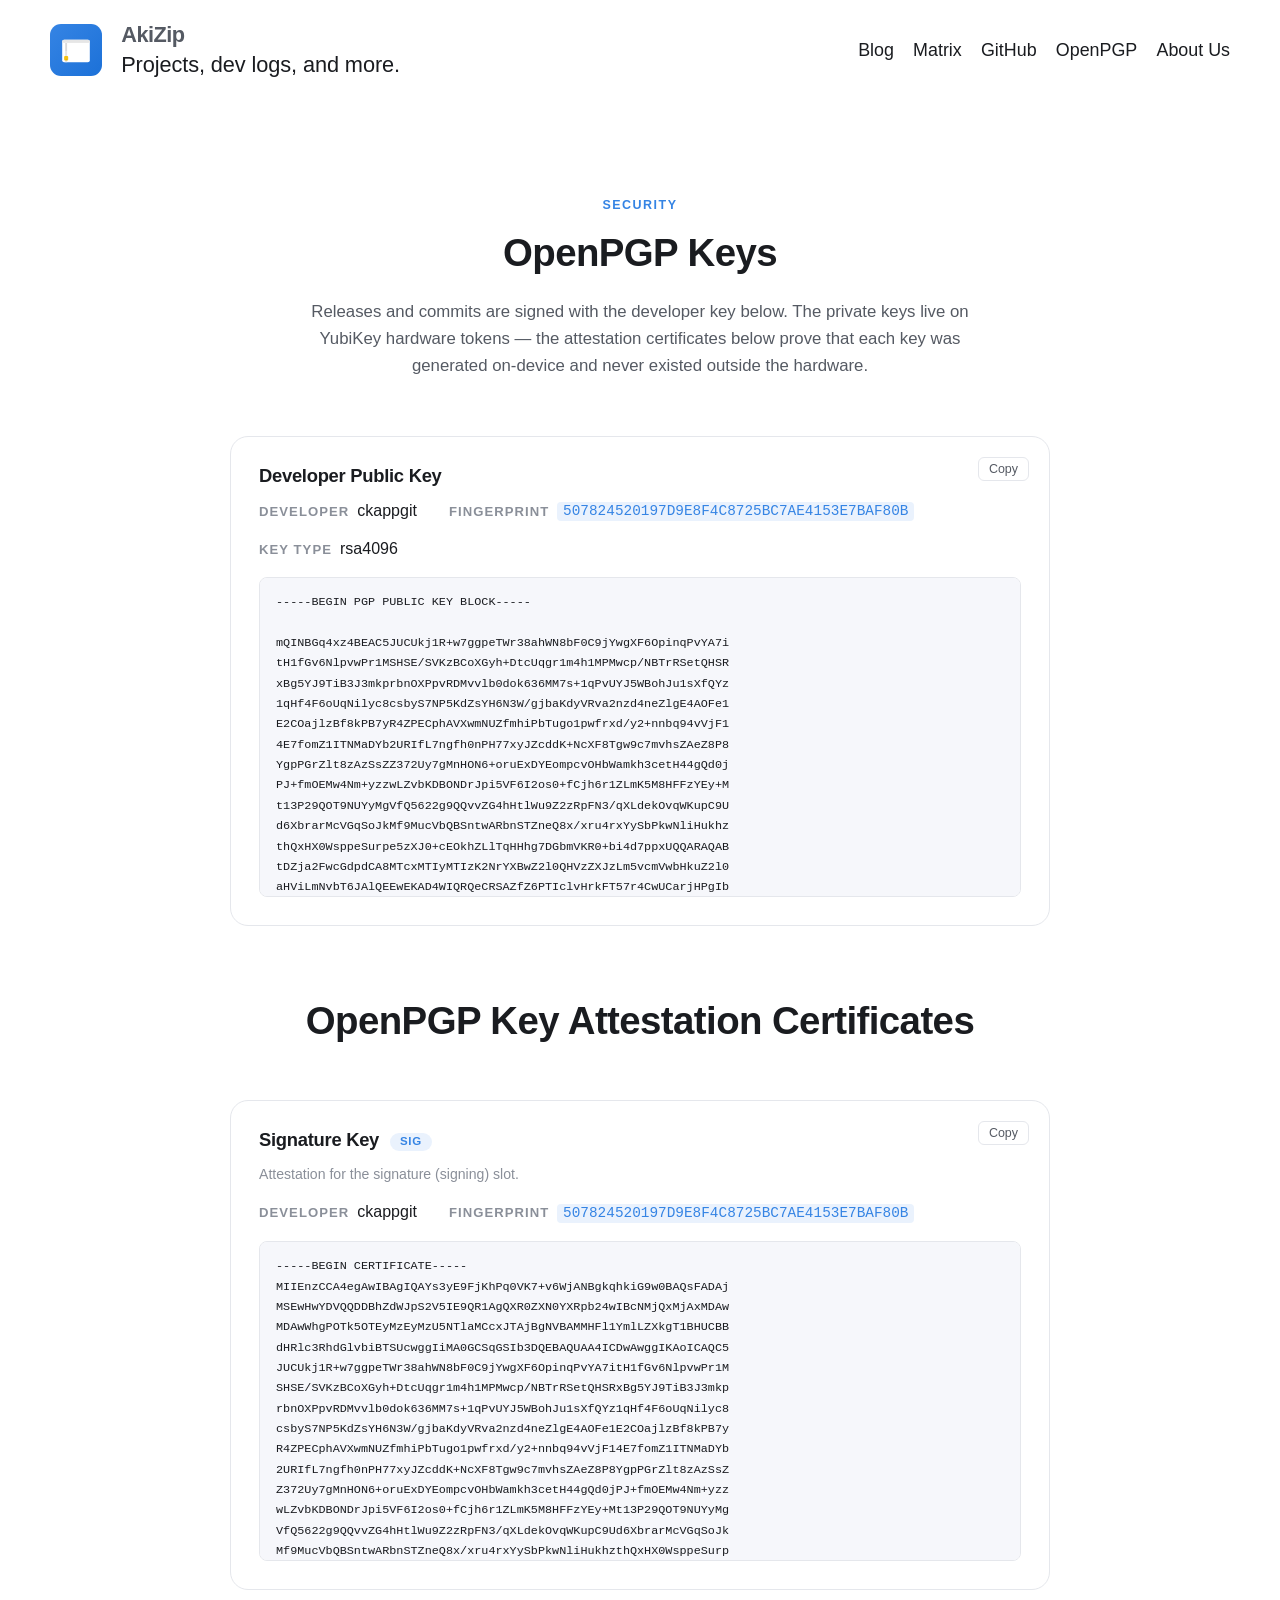
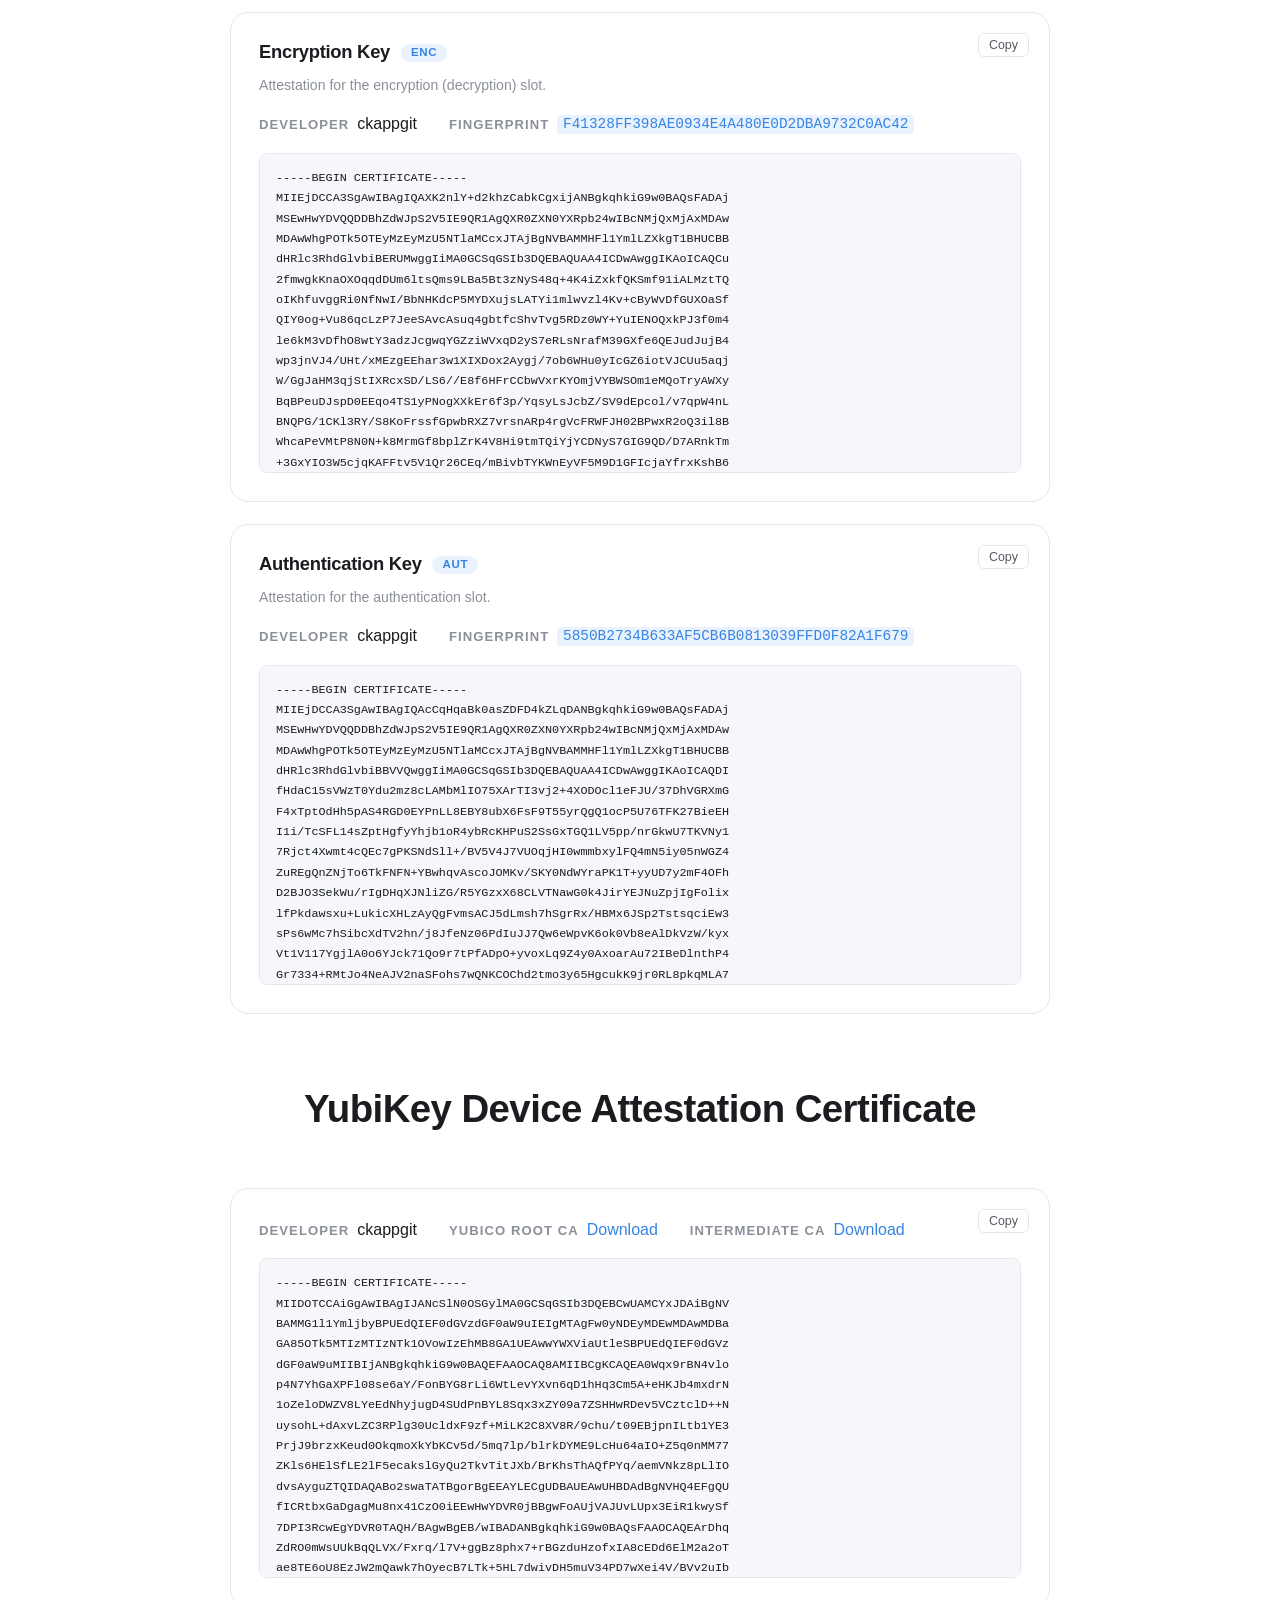
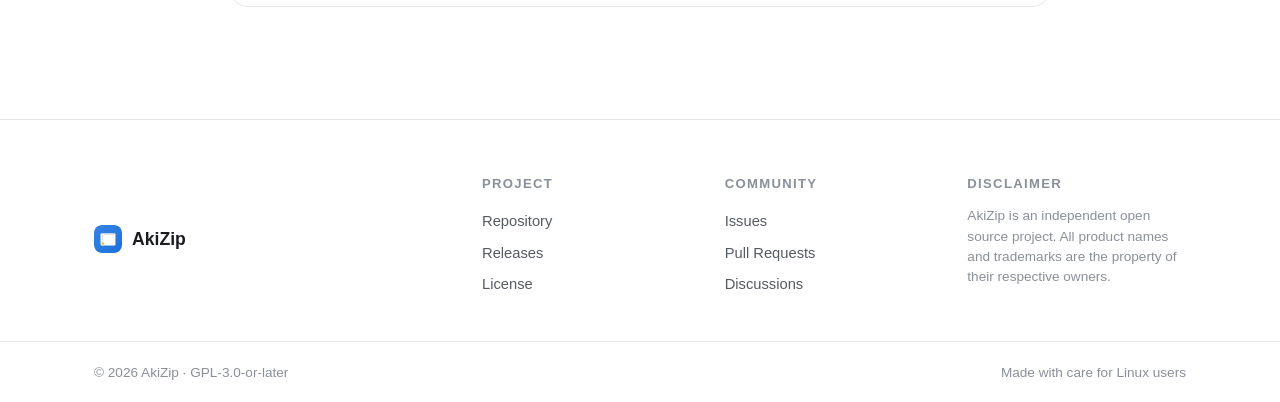
==== commit 43cd680a: "add att.pem" ====
--- a/openpgp.html
+++ b/openpgp.html
@@ -133,8 +133,7 @@
 
                 <!-- ============ YubiKey attestation certificates ============ -->
                 <div class="section-head pgp-attest-head">
-                    <h2>YubiKey Attestation Certificates</h2>
-                    <p class="section-sub">Each OpenPGP slot on a YubiKey holds an attestation certificate signed by Yubico's attestation CA, chaining to the device.</p>
+                    <h2>OpenPGP Key Attestation Certificates</h2>
                 </div>
 
                 <div class="pgp-narrow">
@@ -249,6 +248,42 @@
                         <button class="copy-btn pgp-copy" data-copy-target="#pgp-attest-aut">Copy</button>
                     </article>
                 </div>
+
+                <!-- ============ YubiKey device attestation certificate ============ -->
+                <div class="section-head pgp-attest-head">
+                    <h2>YubiKey Device Attestation Certificate</h2>
+                </div>
+
+                <div class="pgp-narrow">
+                    <article class="pgp-card">
+                        <dl class="pgp-meta">
+                            <div><dt>Developer</dt><dd>ckappgit</dd></div>
+                            <div><dt>Yubico Root CA</dt><dd><a href="https://developers.yubico.com/PKI/yubico-ca-1.pem" target="_blank" rel="noopener">Download</a></dd></div>
+                            <div><dt>Intermediate CA</dt><dd><a href="https://developers.yubico.com/PKI/yubico-intermediate.pem" target="_blank" rel="noopener">Download</a></dd></div>
+                        </dl>
+                        <pre class="pgp-pre" id="pgp-attest-device"><code>-----BEGIN CERTIFICATE-----
+MIIDOTCCAiGgAwIBAgIJANcSlN0OSGylMA0GCSqGSIb3DQEBCwUAMCYxJDAiBgNV
+BAMMG1l1YmljbyBPUEdQIEF0dGVzdGF0aW9uIEIgMTAgFw0yNDEyMDEwMDAwMDBa
+GA85OTk5MTIzMTIzNTk1OVowIzEhMB8GA1UEAwwYWXViaUtleSBPUEdQIEF0dGVz
+dGF0aW9uMIIBIjANBgkqhkiG9w0BAQEFAAOCAQ8AMIIBCgKCAQEA0Wqx9rBN4vlo
+p4N7YhGaXPFl08se6aY/FonBYG8rLi6WtLevYXvn6qD1hHq3Cm5A+eHKJb4mxdrN
+1oZeloDWZV8LYeEdNhyjugD4SUdPnBYL8Sqx3xZY09a7ZSHHwRDev5VCztclD++N
+uysohL+dAxvLZC3RPlg30UcldxF9zf+MiLK2C8XV8R/9chu/t09EBjpnILtb1YE3
+PrjJ9brzxKeud0OkqmoXkYbKCv5d/5mq7lp/blrkDYME9LcHu64aIO+Z5q0nMM77
+ZKls6HElSfLE2lF5ecakslGyQu2TkvTitJXb/BrKhsThAQfPYq/aemVNkz8pLlIO
+dvsAyguZTQIDAQABo2swaTATBgorBgEEAYLECgUDBAUEAwUHBDAdBgNVHQ4EFgQU
+fICRtbxGaDgagMu8nx41CzO0iEEwHwYDVR0jBBgwFoAUjVAJUvLUpx3EiR1kwySf
+7DPI3RcwEgYDVR0TAQH/BAgwBgEB/wIBADANBgkqhkiG9w0BAQsFAAOCAQEArDhq
+ZdRO0mWsUUkBqQLVX/Fxrq/l7V+ggBz8phx7+rBGzduHzofxIA8cEDd6ElM2a2oT
+ae8TE6oU8EzJW2mQawk7hOyecB7LTk+5HL7dwivDH5muV34PD7wXei4V/BVv2uIb
+/j7DMSCvi+n7zDuCDJWfo4B3rsmaTH34OC1AOrDYqn7M7Ouh4rAPTPbmValTpEk+
+aNXMSyib4mszmrktPw+aMUKIQD6WKAf1K4TH1dKJ9q2dIaaPHZlFICnv52O3B8dw
+80voHQ1dIuGgKZE9W+qcy+6RLeC4wvaY36ET5ZMNvL+EMLMlWywTDW/WnU+cP10S
+q3EjhVMclPVc8TjaKQ==
+-----END CERTIFICATE-----</code></pre>
+                        <button class="copy-btn pgp-copy" data-copy-target="#pgp-attest-device">Copy</button>
+                    </article>
+                </div>
             </div>
         </section>
     </main>
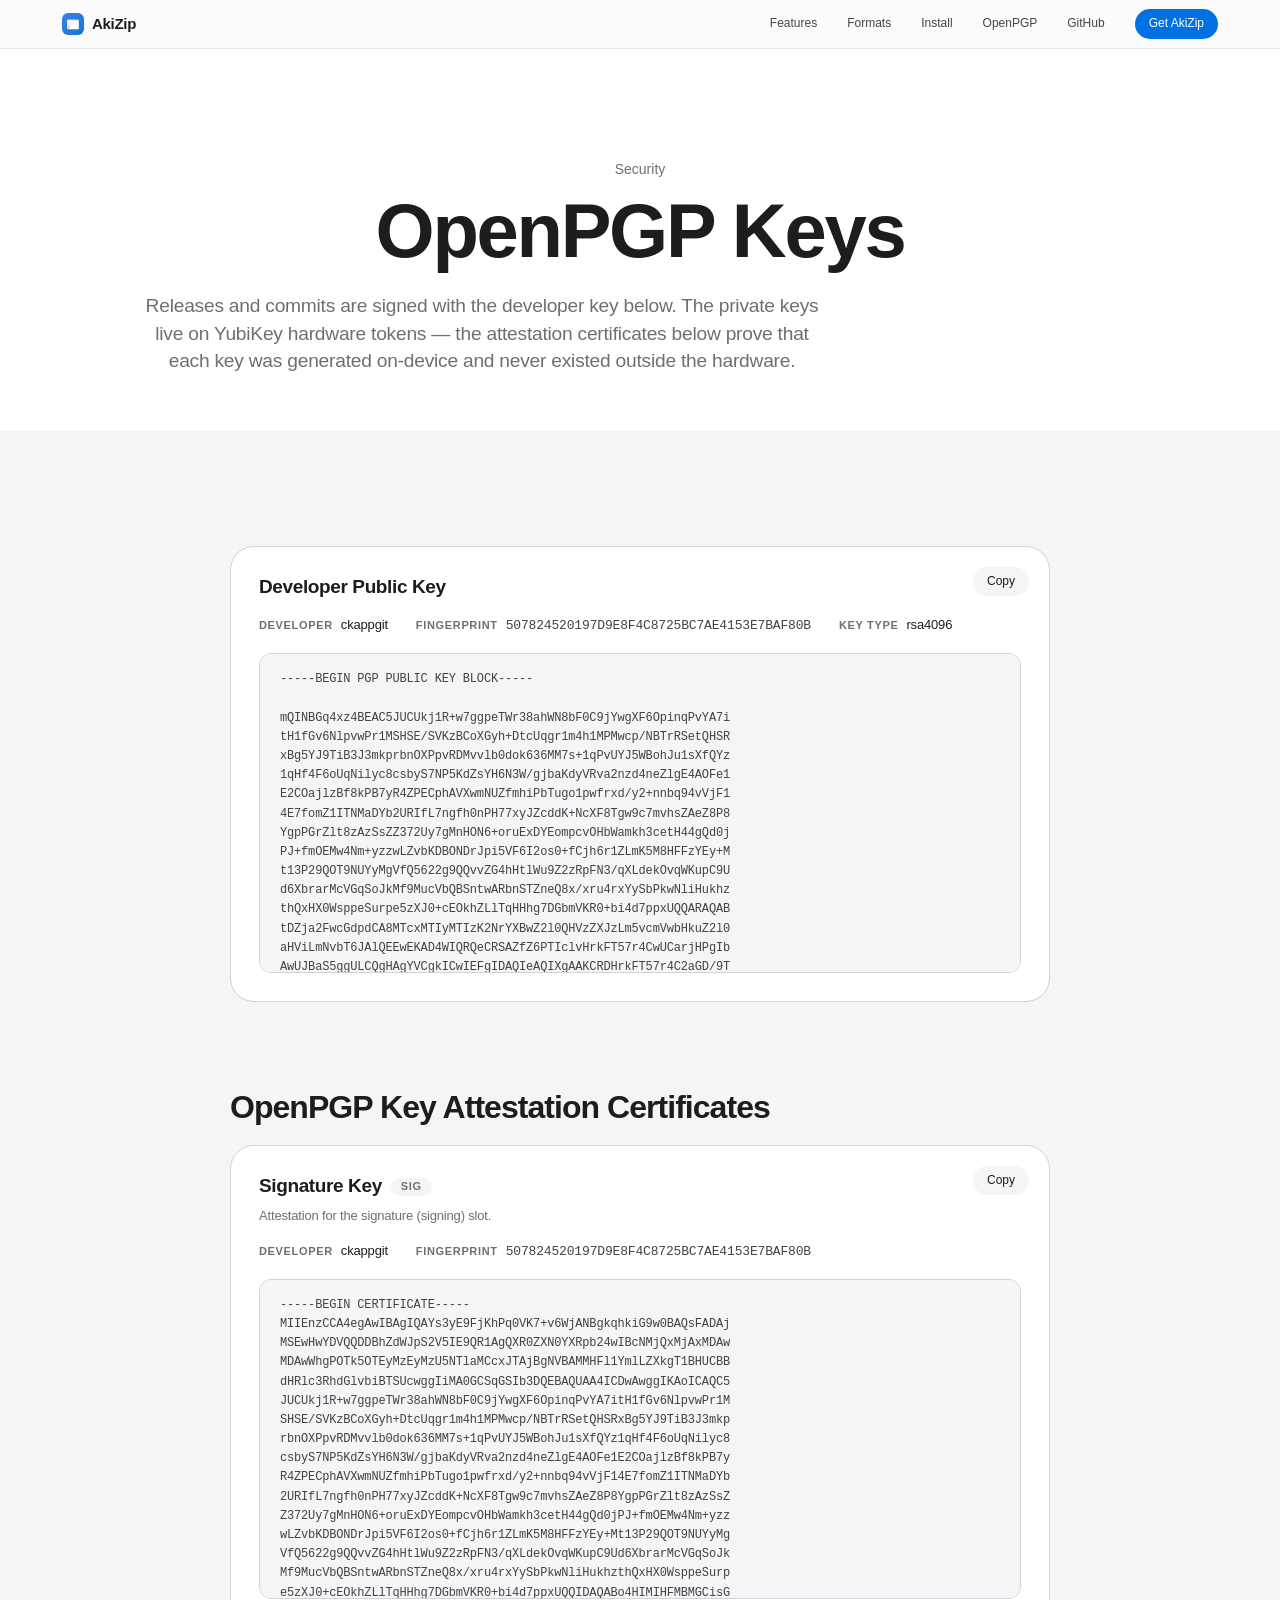
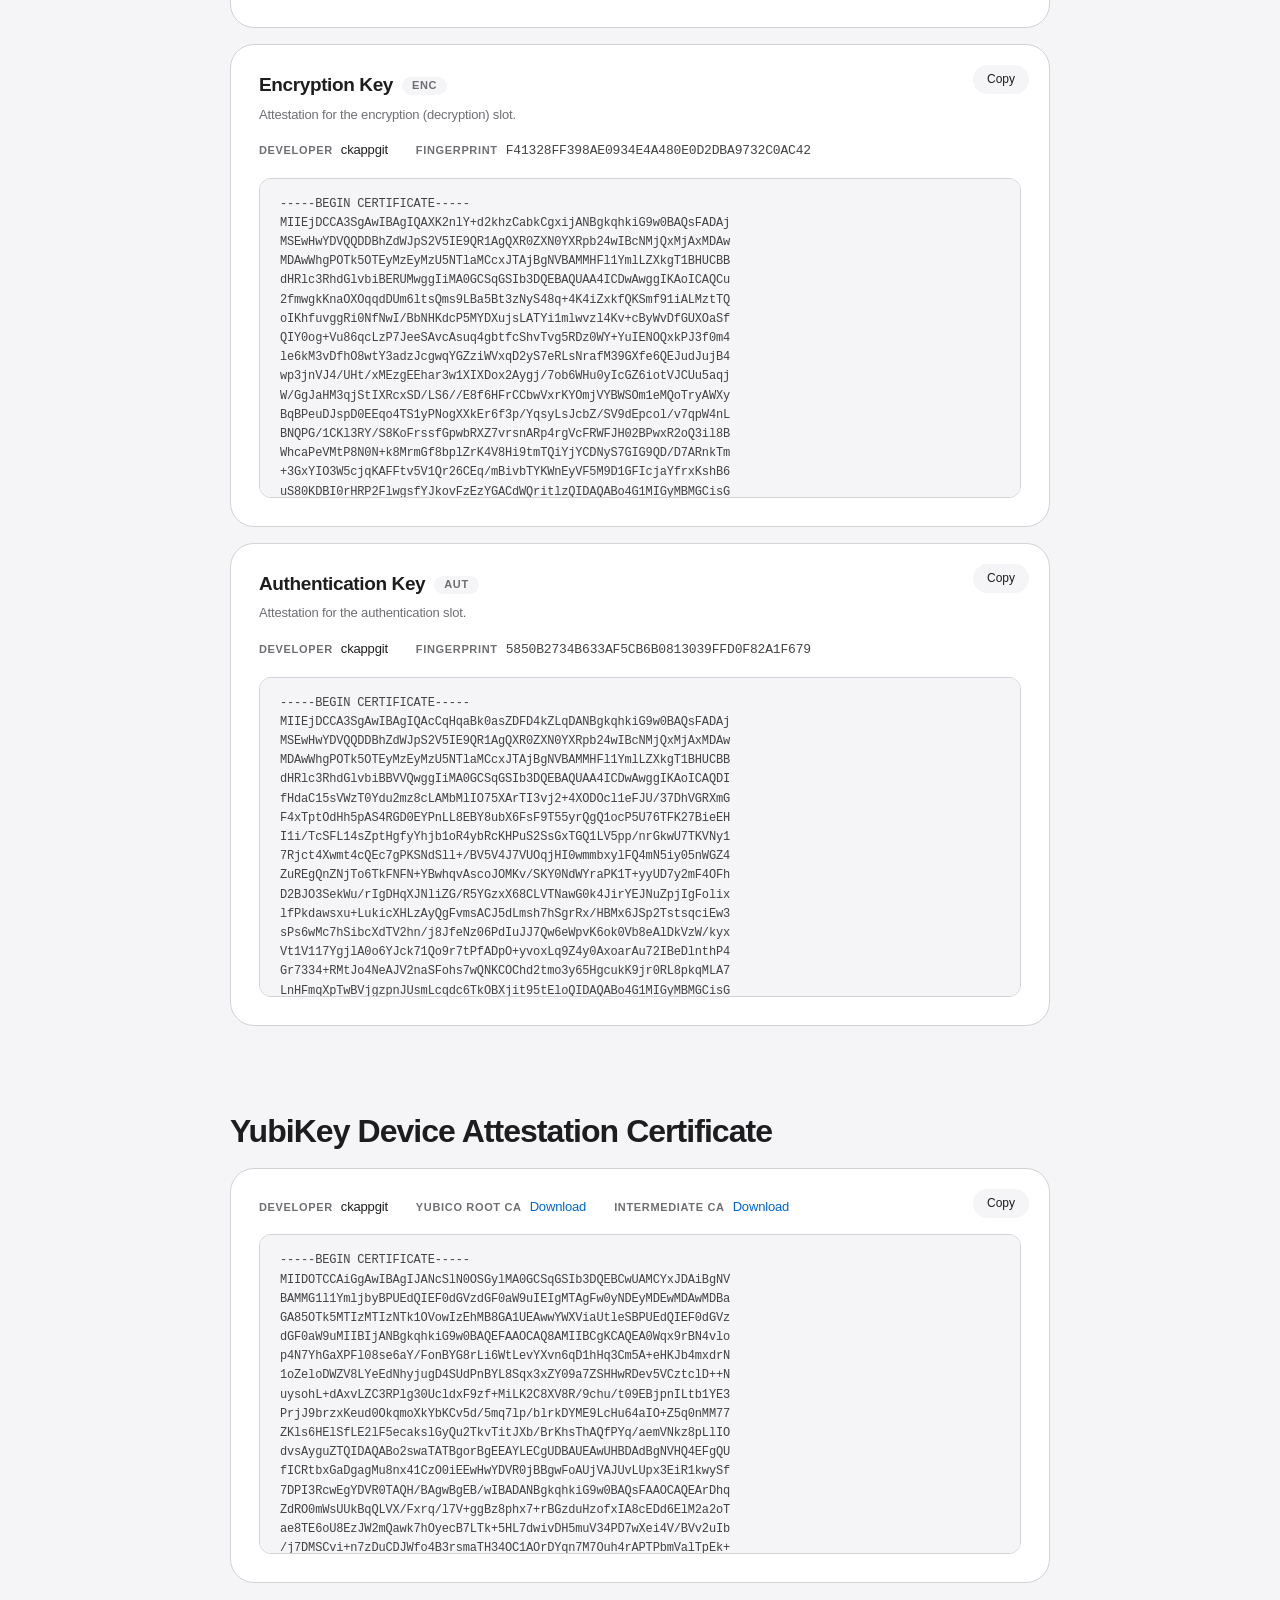
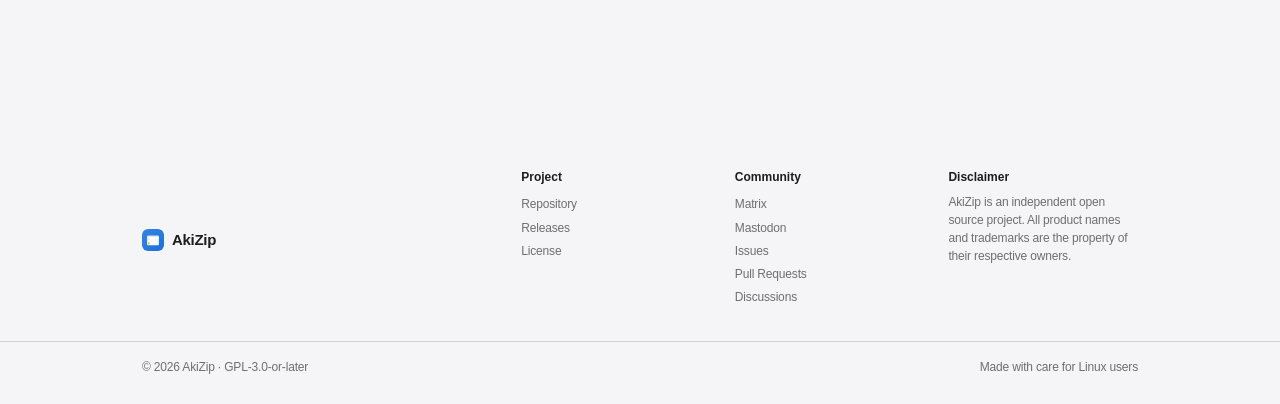
==== commit b2f730f1: "new ui" ====
--- a/openpgp.html
+++ b/openpgp.html
@@ -5,43 +5,47 @@
     <meta name="viewport" content="width=device-width, initial-scale=1.0">
     <title>OpenPGP Keys — AkiZip</title>
     <meta name="description" content="Developer OpenPGP public key and YubiKey attestation certificates for the AkiZip project.">
+    <meta name="theme-color" content="#ffffff" media="(prefers-color-scheme: light)">
+    <meta name="theme-color" content="#000000" media="(prefers-color-scheme: dark)">
     <link rel="stylesheet" href="style.css">
     <link rel="icon" type="image/svg+xml" href="assets/logo.svg">
 </head>
 <body>
-    <header class="blog-header navbar">
-        <div class="blog-header-inner">
-            <div class="blog-identity">
-                <a href="https://blog.akizip.top/" class="blog-logo" aria-label="AkiZip home">
-                    <img src="assets/logo.svg" alt="AkiZip" width="52" height="52">
-                </a>
-                <div class="blog-branding">
-                    <p class="blog-title"><a href="https://blog.akizip.top/">AkiZip</a></p>
-                    <p class="blog-tagline">Projects, dev logs, and more.</p>
-                </div>
-            </div>
-
-            <nav class="nav-links blog-navigation" aria-label="Navigation">
-                <a href="https://blog.akizip.top/">Blog</a>
-                <a href="https://matrix.to/#/#akizip:matrix.org" target="_blank" rel="noopener">Matrix</a>
-                <a href="https://github.com/AkiZip">GitHub</a>
+    <a class="skip-link" href="#main">Skip to content</a>
+
+    <header class="site-header">
+        <div class="site-header-inner">
+            <a class="site-brand" href="index.html" aria-label="AkiZip home">
+                <img src="assets/logo.svg" alt="" width="22" height="22">
+                <span>AkiZip</span>
+            </a>
+
+            <nav class="site-nav" id="site-nav" aria-label="Primary">
+                <a href="index.html#features">Features</a>
+                <a href="index.html#formats">Formats</a>
+                <a href="index.html#install">Install</a>
                 <a href="openpgp.html" aria-current="page">OpenPGP</a>
-                <a href="https://blog.akizip.top/about-us/">About Us</a>
+                <a href="https://github.com/AkiZip" target="_blank" rel="noopener">GitHub</a>
+                <a class="nav-cta" href="index.html#install">Get AkiZip</a>
             </nav>
-            <button class="nav-toggle" aria-label="Open menu" aria-expanded="false">
+
+            <button class="nav-toggle" aria-label="Open menu" aria-expanded="false" aria-controls="site-nav">
                 <span></span><span></span>
             </button>
         </div>
     </header>
 
-    <main>
-        <section class="section">
+    <main id="main">
+        <header class="page-hero">
             <div class="container">
-                <div class="section-head">
-                    <span class="eyebrow">Security</span>
-                    <h2>OpenPGP Keys</h2>
-                    <p class="section-sub">Releases and commits are signed with the developer key below. The private keys live on YubiKey hardware tokens — the attestation certificates below prove that each key was generated on-device and never existed outside the hardware.</p>
-                </div>
+                <span class="eyebrow">Security</span>
+                <h1>OpenPGP Keys</h1>
+                <p class="lede">Releases and commits are signed with the developer key below. The private keys live on YubiKey hardware tokens — the attestation certificates below prove that each key was generated on-device and never existed outside the hardware.</p>
+            </div>
+        </header>
+
+        <section class="section section-alt">
+            <div class="container">
 
                 <!-- ============ Developer public key ============ -->
                 <div class="pgp-narrow">
@@ -291,9 +295,7 @@
     <footer class="footer">
         <div class="container footer-inner">
             <div class="footer-brand">
-                <span class="brand-icon" aria-hidden="true">
-                    <img src="assets/logo.svg" alt="" width="28" height="28">
-                </span>
+                <img src="assets/logo.svg" alt="" width="22" height="22">
                 <span>AkiZip</span>
             </div>
             <div class="footer-cols">
@@ -305,6 +307,8 @@
                 </div>
                 <div class="footer-col">
                     <h4>Community</h4>
+                    <a href="https://matrix.to/#/#akizip:matrix.org" target="_blank" rel="noopener">Matrix</a>
+                    <a href="https://mastodon.social/@akizip" target="_blank" rel="me noopener">Mastodon</a>
                     <a href="https://github.com/akizip/akizip/issues" target="_blank" rel="noopener">Issues</a>
                     <a href="https://github.com/akizip/akizip/pulls" target="_blank" rel="noopener">Pull Requests</a>
                     <a href="https://github.com/akizip/akizip/discussions" target="_blank" rel="noopener">Discussions</a>
--- a/style.css
+++ b/style.css
@@ -1,733 +1,1131 @@
-/* ============ Reset & Variables ============ */
-*, *::before, *::after { box-sizing: border-box; }
+/* ==========================================================================
+   AkiZip — static stylesheet
+   Apple-inspired light / dark theme. No build step, no dependencies.
+   ========================================================================== */
 
 :root {
-    --color-bg: #ffffff;
-    --color-bg-alt: #f6f7fb;
-    --color-surface: #ffffff;
-    --color-border: #e5e7ec;
-    --color-text: #1a1c20;
-    --color-text-soft: #555a63;
-    --color-text-muted: #8a8f99;
-    --color-primary: #3584e4;
-    --color-primary-hover: #2a73d1;
-    --color-primary-soft: rgba(53, 132, 228, 0.1);
-    --shadow-sm: 0 1px 2px rgba(0, 0, 0, 0.04);
-    --shadow-md: 0 4px 12px rgba(0, 0, 0, 0.06);
-    --shadow-lg: 0 18px 40px rgba(0, 0, 0, 0.08);
-    --radius-sm: 8px;
-    --radius-md: 12px;
-    --radius-lg: 18px;
-    --radius-xl: 24px;
-    --max-width: 1140px;
-    --transition: 200ms cubic-bezier(0.4, 0, 0.2, 1);
+    --font-sans: -apple-system, BlinkMacSystemFont, "SF Pro Display", "SF Pro Text",
+        "Helvetica Neue", "Inter", "Noto Sans", "Segoe UI", Arial, sans-serif;
+    --font-mono: ui-monospace, "SF Mono", SFMono-Regular, Menlo, Consolas, "Liberation Mono", monospace;
+
+    --bg: #ffffff;
+    --bg-alt: #f5f5f7;
+    --surface: #ffffff;
+    --tile: #f5f5f7;
+    --tile-hover: #ececf0;
+
+    --text: #1d1d1f;
+    --text-soft: #424245;
+    --text-muted: #6e6e73;
+    --line: #d2d2d7;
+    --line-soft: rgba(0, 0, 0, 0.08);
+
+    --accent: #0071e3;
+    --accent-hover: #0077ed;
+    --accent-contrast: #ffffff;
+    --accent-link: #0066cc;
+
+    --cta-bg: #1d1d1f;
+    --code-bg: #1d1d1f;
+    --code-text: #f5f5f7;
+    --nav-bg: rgba(251, 251, 253, 0.8);
+    --nav-panel: rgba(251, 251, 253, 0.96);
+
+    --shadow-card: 0 1px 2px rgba(0, 0, 0, 0.04), 0 8px 24px -12px rgba(0, 0, 0, 0.18);
+    --shadow-shot: 0 0 0 1px var(--line), 0 30px 80px -30px rgba(0, 0, 0, 0.35);
+    --hero-glow: rgba(0, 113, 227, 0.1);
+
+    --radius-xl: 28px;
+    --radius-lg: 24px;
+    --radius-md: 18px;
+    --radius-sm: 12px;
+    --radius-pill: 980px;
+
+    --max-width: 1040px;
+    --header-h: 48px;
+    --ease: cubic-bezier(0.25, 0.1, 0.25, 1);
 }
 
 @media (prefers-color-scheme: dark) {
     :root {
-        --color-bg: #15171c;
-        --color-bg-alt: #1c1f25;
-        --color-surface: #20242b;
-        --color-border: #2c313a;
-        --color-text: #ececec;
-        --color-text-soft: #b8bcc4;
-        --color-text-muted: #7a8090;
-        --color-primary: #5fa3ff;
-        --color-primary-hover: #7eb6ff;
-        --color-primary-soft: rgba(95, 163, 255, 0.15);
-        --shadow-sm: 0 1px 2px rgba(0, 0, 0, 0.4);
-        --shadow-md: 0 4px 12px rgba(0, 0, 0, 0.4);
-        --shadow-lg: 0 18px 40px rgba(0, 0, 0, 0.5);
-    }
-}
-
-html { scroll-behavior: smooth; }
+        --bg: #000000;
+        --bg-alt: #0d0d0f;
+        --surface: #1d1d1f;
+        --tile: #1d1d1f;
+        --tile-hover: #2d2d2f;
+
+        --text: #f5f5f7;
+        --text-soft: #d2d2d7;
+        --text-muted: #86868b;
+        --line: #2d2d2f;
+        --line-soft: rgba(255, 255, 255, 0.12);
+
+        --accent: #0071e3;
+        --accent-hover: #0a84ff;
+        --accent-link: #2997ff;
+
+        --cta-bg: #1d1d1f;
+        --code-bg: #000000;
+        --code-text: #f5f5f7;
+        --nav-bg: rgba(0, 0, 0, 0.72);
+        --nav-panel: rgba(0, 0, 0, 0.96);
+
+        --shadow-card: none;
+        --shadow-shot: 0 0 0 1px var(--line), 0 40px 90px -40px rgba(0, 0, 0, 0.9);
+        --hero-glow: rgba(41, 151, 247, 0.16);
+    }
+}
+
+/* ==========================================================================
+   Base
+   ========================================================================== */
+
+*,
+*::before,
+*::after {
+    box-sizing: border-box;
+}
+
+html {
+    scroll-behavior: smooth;
+    -webkit-text-size-adjust: 100%;
+}
 
 body {
     margin: 0;
-    font-family: -apple-system, BlinkMacSystemFont, "Segoe UI", "Inter", "Cantarell", "Roboto", "Helvetica Neue", Arial, sans-serif;
-    font-size: 16px;
-    line-height: 1.6;
-    color: var(--color-text);
-    background: var(--color-bg);
+    background: var(--bg);
+    color: var(--text);
+    font-family: var(--font-sans);
+    font-size: 17px;
+    line-height: 1.47;
+    letter-spacing: -0.01em;
     -webkit-font-smoothing: antialiased;
     -moz-osx-font-smoothing: grayscale;
+    overflow-x: hidden;
+}
+
+h1,
+h2,
+h3,
+h4 {
+    margin: 0;
+    color: var(--text);
+    font-weight: 600;
+    line-height: 1.08;
+    letter-spacing: -0.03em;
+}
+
+h1 {
+    font-size: clamp(2.5rem, 6.2vw, 4.75rem);
+}
+
+h2 {
+    font-size: clamp(2rem, 4.2vw, 3.25rem);
+}
+
+h3 {
+    font-size: 1.1875rem;
+    letter-spacing: -0.02em;
+    line-height: 1.25;
+}
+
+p {
+    margin: 0;
+    color: var(--text-muted);
 }
 
 a {
-    color: var(--color-primary);
+    color: var(--accent-link);
     text-decoration: none;
-    transition: color var(--transition);
-}
-a:hover { color: var(--color-primary-hover); }
-
-h1, h2, h3, h4 {
-    margin: 0 0 0.6em;
-    line-height: 1.2;
-    letter-spacing: -0.015em;
-    color: var(--color-text);
-}
-h1 { font-size: clamp(2.2rem, 4.5vw, 3.4rem); font-weight: 800; }
-h2 { font-size: clamp(1.7rem, 3vw, 2.4rem); font-weight: 700; }
-h3 { font-size: 1.15rem; font-weight: 600; }
-p  { margin: 0 0 1em; color: var(--color-text-soft); }
+    transition: color 0.2s var(--ease), opacity 0.2s var(--ease);
+}
+
+a:hover {
+    color: var(--accent-link);
+}
+
+img {
+    max-width: 100%;
+}
 
 code {
-    font-family: "JetBrains Mono", "SF Mono", "Menlo", "Consolas", monospace;
-    font-size: 0.9em;
-    background: var(--color-primary-soft);
-    color: var(--color-primary);
-    padding: 0.1em 0.4em;
-    border-radius: 4px;
+    font-family: var(--font-mono);
+    font-size: 0.92em;
+    color: var(--text-soft);
+    background: var(--tile);
+    padding: 0.1em 0.35em;
+    border-radius: 5px;
+}
+
+:focus-visible {
+    outline: 2px solid var(--accent);
+    outline-offset: 3px;
+    border-radius: 6px;
+}
+
+::selection {
+    background: rgba(0, 113, 227, 0.25);
 }
 
 .container {
+    width: 100%;
     max-width: var(--max-width);
     margin: 0 auto;
-    padding: 0 24px;
-}
-
-/* ============ Buttons ============ */
+    padding: 0 22px;
+}
+
+.skip-link {
+    position: absolute;
+    top: -80px;
+    left: 16px;
+    z-index: 999;
+    padding: 10px 18px;
+    border-radius: var(--radius-pill);
+    background: var(--accent);
+    color: var(--accent-contrast);
+    font-size: 0.875rem;
+    font-weight: 500;
+    transition: top 0.2s var(--ease);
+}
+
+.skip-link:focus {
+    top: 10px;
+    color: var(--accent-contrast);
+}
+
+/* ==========================================================================
+   Buttons
+   ========================================================================== */
+
 .btn {
     display: inline-flex;
     align-items: center;
+    justify-content: center;
     gap: 8px;
-    padding: 12px 22px;
-    border-radius: var(--radius-md);
-    font-weight: 600;
-    font-size: 0.95rem;
+    padding: 12px 24px;
     border: 1px solid transparent;
+    border-radius: var(--radius-pill);
+    font-family: inherit;
+    font-size: 0.9375rem;
+    font-weight: 500;
+    line-height: 1.1;
+    letter-spacing: -0.01em;
+    white-space: nowrap;
     cursor: pointer;
-    transition: all var(--transition);
-    white-space: nowrap;
-}
+    transition: background-color 0.2s var(--ease), color 0.2s var(--ease),
+        border-color 0.2s var(--ease);
+}
+
+.btn svg {
+    flex: 0 0 auto;
+}
+
 .btn-primary {
-    background: var(--color-primary);
-    color: #fff;
-    box-shadow: var(--shadow-sm);
-}
+    background: var(--accent);
+    color: var(--accent-contrast);
+}
+
 .btn-primary:hover {
-    background: var(--color-primary-hover);
-    color: #fff;
-    transform: translateY(-1px);
-    box-shadow: var(--shadow-md);
-}
+    background: var(--accent-hover);
+    color: var(--accent-contrast);
+}
+
 .btn-secondary {
-    background: var(--color-surface);
-    color: var(--color-text);
-    border-color: var(--color-border);
-}
+    background: var(--tile);
+    color: var(--text);
+}
+
 .btn-secondary:hover {
-    border-color: var(--color-primary);
-    color: var(--color-primary);
-    transform: translateY(-1px);
-}
-
-/* ============ Blog header ============ */
-.blog-header {
-    position: relative;
-    z-index: 50;
-    color: var(--color-text);
-    background: var(--color-surface);
-}
-.blog-header-inner {
-    width: min(100%, 1440px);
-    margin: 0 auto;
-    padding: 20px clamp(30px, 5vw, 50px);
+    background: var(--tile-hover);
+    color: var(--text);
+}
+
+.hero-cta {
+    display: flex;
+    flex-wrap: wrap;
+    align-items: center;
+    justify-content: center;
+    gap: 12px;
+}
+
+/* ==========================================================================
+   Header / navigation
+   ========================================================================== */
+
+.site-header {
+    position: sticky;
+    top: 0;
+    z-index: 100;
+    background: var(--nav-bg);
+    border-bottom: 1px solid var(--line-soft);
+    -webkit-backdrop-filter: saturate(180%) blur(20px);
+    backdrop-filter: saturate(180%) blur(20px);
+}
+
+.site-header-inner {
     display: flex;
     align-items: center;
     justify-content: space-between;
-    gap: 1.2rem;
-}
-.blog-identity {
+    gap: 24px;
+    width: 100%;
+    max-width: 1200px;
+    height: var(--header-h);
+    margin: 0 auto;
+    padding: 0 22px;
+}
+
+.site-brand {
+    display: inline-flex;
+    align-items: center;
+    gap: 8px;
+    color: var(--text);
+    font-size: 0.9375rem;
+    font-weight: 600;
+    letter-spacing: -0.02em;
+}
+
+.site-brand:hover {
+    color: var(--text);
+}
+
+.site-brand img {
+    display: block;
+    width: 22px;
+    height: 22px;
+    border-radius: 6px;
+}
+
+.site-nav {
     display: flex;
     align-items: center;
-    gap: 1.2rem;
-    min-width: 0;
-}
-.blog-logo {
-    display: inline-flex;
-    flex: 0 0 52px;
-    line-height: 0;
-}
-.blog-logo img {
-    display: block;
-    width: 52px;
-    height: 52px;
-}
-.blog-branding {
-    display: flex;
-    flex-direction: column;
-    align-items: flex-start;
-    gap: 0;
-}
-.blog-title,
-.blog-tagline {
-    margin: 0;
-    line-height: 1.4;
-}
-.blog-title {
-    font-size: clamp(1.125rem, 1.125rem + ((1vw - 0.2rem) * 0.392), 1.375rem);
-    font-weight: 700;
-    letter-spacing: -0.5px;
-}
-.blog-title a,
-.blog-navigation a {
-    color: inherit;
-    text-decoration: none;
-}
-.blog-title a:hover,
-.blog-navigation a:hover {
-    text-decoration: underline;
-    text-underline-offset: 0.1em;
-}
-.blog-tagline {
-    color: var(--color-text);
-    font-size: clamp(1.125rem, 1.125rem + ((1vw - 0.2rem) * 0.392), 1.375rem);
-    font-weight: 300;
-    letter-spacing: -0.1px;
-}
-.blog-navigation {
-    display: flex;
-    align-items: center;
-    justify-content: flex-end;
-    flex-wrap: wrap;
-    gap: 1.2rem;
-    font-size: clamp(1rem, 1rem + ((1vw - 0.2rem) * 0.196), 1.125rem);
-    font-weight: 300;
-}
+    gap: 30px;
+}
+
+.site-nav a {
+    color: var(--text);
+    font-size: 0.75rem;
+    font-weight: 400;
+    letter-spacing: 0;
+    opacity: 0.82;
+    padding: 4px 0;
+}
+
+.site-nav a:hover {
+    opacity: 1;
+}
+
+.site-nav .nav-cta {
+    padding: 6px 14px;
+    border-radius: var(--radius-pill);
+    background: var(--accent);
+    color: var(--accent-contrast);
+    font-weight: 500;
+    opacity: 1;
+}
+
+.site-nav .nav-cta:hover {
+    background: var(--accent-hover);
+    color: var(--accent-contrast);
+}
+
 .nav-toggle {
     display: none;
+    flex-direction: column;
+    justify-content: center;
+    gap: 5px;
+    width: 32px;
+    height: 32px;
+    padding: 6px;
+    border: 0;
     background: transparent;
-    border: 0;
-    padding: 8px;
     cursor: pointer;
-    flex-direction: column;
-    gap: 5px;
-}
+}
+
 .nav-toggle span {
     display: block;
-    width: 24px;
+    width: 20px;
     height: 1.5px;
-    background: var(--color-text);
-    transition: all var(--transition);
-}
-
-@media (prefers-color-scheme: dark) {
-    .blog-header { color: var(--color-text); }
-    .blog-header a { color: #5fa3ff; }
-}
-
-@media (max-width: 781px) {
-    .blog-header-inner { padding-inline: 30px; }
-    .blog-tagline { display: none; }
-    .nav-links {
+    margin: 0 auto;
+    background: var(--text);
+    transition: transform 0.25s var(--ease), opacity 0.25s var(--ease);
+}
+
+.nav-toggle[aria-expanded="true"] span:first-child {
+    transform: translateY(3.25px) rotate(45deg);
+}
+
+.nav-toggle[aria-expanded="true"] span:last-child {
+    transform: translateY(-3.25px) rotate(-45deg);
+}
+
+@media (max-width: 733px) {
+    .site-header-inner {
+        padding: 0 16px;
+    }
+
+    .nav-toggle {
+        display: flex;
+    }
+
+    .site-nav {
         position: absolute;
         top: 100%;
         left: 0;
         right: 0;
         flex-direction: column;
         align-items: stretch;
-        background: var(--color-surface);
-        padding: 0 30px;
-        gap: 4px;
+        gap: 0;
         max-height: 0;
+        padding: 0 22px;
         overflow: hidden;
+        background: var(--nav-panel);
         opacity: 0;
-        transition: all var(--transition);
-    }
-    .nav-links.open {
-        max-height: 280px;
+        visibility: hidden;
+        transition: max-height 0.3s var(--ease), opacity 0.3s var(--ease),
+            visibility 0.3s var(--ease), padding 0.3s var(--ease);
+    }
+
+    .site-nav.open {
+        max-height: 420px;
+        padding: 6px 22px 18px;
         opacity: 1;
-        padding-top: 20px;
-        padding-bottom: 20px;
-    }
-    .nav-links a { padding: 8px 0; }
-    .nav-toggle { display: flex; }
-}
-
-/* ============ Hero ============ */
+        visibility: visible;
+    }
+
+    .site-nav a {
+        padding: 13px 0;
+        border-bottom: 1px solid var(--line);
+        font-size: 0.9375rem;
+    }
+
+    .site-nav a:last-child {
+        border-bottom: 0;
+    }
+
+    .site-nav .nav-cta {
+        align-self: flex-start;
+        margin-top: 14px;
+        padding: 9px 20px;
+        border-bottom: 0;
+        font-size: 0.875rem;
+    }
+}
+
+/* ==========================================================================
+   Hero
+   ========================================================================== */
+
 .hero {
-    padding: 80px 0 100px;
-    background:
-        radial-gradient(ellipse 80% 60% at 30% 0%, var(--color-primary-soft), transparent 60%),
-        radial-gradient(ellipse 60% 50% at 90% 30%, color-mix(in srgb, var(--color-primary) 14%, transparent), transparent 70%);
-}
+    padding: clamp(56px, 7vw, 88px) 0 clamp(56px, 7vw, 88px);
+    text-align: left;
+}
+
+.hero .container {
+    max-width: 1160px;
+}
+
 .hero-inner {
     display: grid;
-    grid-template-columns: 1.1fr 1fr;
-    gap: 56px;
+    grid-template-columns: minmax(0, 1fr) minmax(0, 1.08fr);
     align-items: center;
-}
+    gap: clamp(40px, 5vw, 72px);
+}
+
+.hero-copy {
+    min-width: 0;
+}
+
+.hero h1 {
+    margin: 18px 0 0;
+    font-size: clamp(2.4rem, 4.4vw, 3.6rem);
+    text-wrap: balance;
+}
+
+.hero-line-muted {
+    display: block;
+    color: var(--text-muted);
+}
+
 .badge {
     display: inline-block;
-    padding: 4px 12px;
-    border-radius: 999px;
-    background: var(--color-primary-soft);
-    color: var(--color-primary);
-    font-size: 0.78rem;
-    font-weight: 600;
-    letter-spacing: 0.02em;
-    margin-bottom: 18px;
-}
-.gradient-text {
-    background: linear-gradient(135deg, var(--color-primary), #6f5cff);
-    -webkit-background-clip: text;
-    background-clip: text;
-    color: transparent;
-}
+    padding: 5px 14px;
+    border-radius: var(--radius-pill);
+    background: var(--tile);
+    color: var(--text-muted);
+    font-size: 0.75rem;
+    font-weight: 500;
+    letter-spacing: 0;
+}
+
+.badge:empty {
+    display: none;
+}
+
 .lede {
-    font-size: 1.12rem;
-    color: var(--color-text-soft);
-    max-width: 540px;
-}
+    max-width: 520px;
+    margin: 20px 0 0;
+    font-size: clamp(1.0625rem, 1.5vw, 1.25rem);
+    line-height: 1.45;
+    letter-spacing: -0.012em;
+    color: var(--text-muted);
+}
+
 .hero-cta {
+    justify-content: flex-start;
+    margin-top: 30px;
+}
+
+.hero-meta {
     display: flex;
     flex-wrap: wrap;
-    gap: 12px;
-    margin-top: 30px;
-}
-.hero-meta {
-    display: flex;
-    gap: 12px;
     align-items: center;
-    margin-top: 28px;
-    font-size: 0.9rem;
-    color: var(--color-text-muted);
-    flex-wrap: wrap;
-}
-.hero-meta strong { color: var(--color-text-soft); }
-.hero-meta .dot { opacity: 0.5; }
-
-@media (max-width: 900px) {
-    .hero { padding: 60px 0 70px; }
-    .hero-inner { grid-template-columns: 1fr; gap: 40px; }
-}
-
-/* ============ Hero Screenshot ============ */
+    justify-content: flex-start;
+    gap: 10px;
+    margin-top: 24px;
+    color: var(--text-muted);
+    font-size: 0.8125rem;
+}
+
+.hero-meta strong {
+    color: var(--text-soft);
+    font-weight: 500;
+}
+
+.hero-meta .dot {
+    opacity: 0.45;
+}
+
 .hero-visual {
-    display: flex;
-    justify-content: center;
-    align-items: center;
-}
+    position: relative;
+    min-width: 0;
+}
+
+.hero-visual::before {
+    content: "";
+    position: absolute;
+    inset: -10%;
+    z-index: 0;
+    border-radius: 50%;
+    background: radial-gradient(52% 52% at 55% 50%, var(--hero-glow), transparent 72%);
+    filter: blur(28px);
+    pointer-events: none;
+}
+
 .screenshot-frame {
     position: relative;
+    z-index: 1;
     width: 100%;
-    max-width: 640px;
-    transform: perspective(1600px) rotateY(-4deg) rotateX(2deg);
-    transition: transform 600ms cubic-bezier(0.4, 0, 0.2, 1);
-}
-.screenshot-frame:hover {
-    transform: perspective(1600px) rotateY(0deg) rotateX(0deg);
-}
+    border-radius: 20px;
+    overflow: hidden;
+    box-shadow: var(--shadow-shot);
+    background: var(--surface);
+}
+
 .hero-screenshot {
     display: block;
     width: 100%;
     height: auto;
-    position: relative;
-    z-index: 2;
-    filter: drop-shadow(0 18px 30px rgba(0, 0, 0, 0.18)) drop-shadow(0 4px 10px rgba(0, 0, 0, 0.08));
-}
-.screenshot-glow {
-    position: absolute;
-    inset: -10% -8% -14% -8%;
-    background:
-        radial-gradient(40% 50% at 30% 40%, color-mix(in srgb, var(--color-primary) 35%, transparent), transparent 60%),
-        radial-gradient(50% 60% at 80% 70%, color-mix(in srgb, #6f5cff 30%, transparent), transparent 65%);
-    filter: blur(28px);
-    opacity: 0.7;
-    z-index: 1;
-    pointer-events: none;
-}
-
-/* Logo image alignment */
-.brand-icon img,
-.footer-brand .brand-icon img {
+}
+
+/* ==========================================================================
+   Sections
+   ========================================================================== */
+
+.section {
+    padding: clamp(72px, 9vw, 120px) 0;
+}
+
+.section-alt {
+    background: var(--bg-alt);
+}
+
+.section-cta {
+    background: var(--bg-alt);
+    text-align: center;
+}
+
+.section-head {
+    max-width: 720px;
+    margin: 0 auto clamp(40px, 6vw, 64px);
+    text-align: center;
+}
+
+.eyebrow {
     display: block;
-    border-radius: 8px;
-}
-
-/* ============ Generic Section ============ */
-.section { padding: 90px 0; }
-.section-alt { background: var(--color-bg-alt); }
-.section-head {
-    text-align: center;
-    max-width: 680px;
-    margin: 0 auto 56px;
-}
+    margin-bottom: 10px;
+    color: var(--text-muted);
+    font-size: 0.875rem;
+    font-weight: 500;
+    letter-spacing: 0;
+}
+
 .section-sub {
-    color: var(--color-text-soft);
-    font-size: 1.05rem;
-}
-.eyebrow {
-    display: inline-block;
-    margin-bottom: 14px;
-    text-transform: uppercase;
-    letter-spacing: 0.12em;
-    font-size: 0.78rem;
-    font-weight: 700;
-    color: var(--color-primary);
-}
-
-/* ============ Grid layouts ============ */
+    margin: 14px auto 0;
+    max-width: 640px;
+    font-size: clamp(1rem, 1.5vw, 1.1875rem);
+    line-height: 1.45;
+    color: var(--text-muted);
+}
+
+/* ==========================================================================
+   Grids & cards
+   ========================================================================== */
+
 .grid {
     display: grid;
-    gap: 22px;
-}
-.grid-3 { grid-template-columns: repeat(3, 1fr); }
-.grid-4 { grid-template-columns: repeat(4, 1fr); }
-@media (max-width: 900px) {
-    .grid-3 { grid-template-columns: repeat(2, 1fr); }
-    .grid-4 { grid-template-columns: repeat(2, 1fr); }
-}
-@media (max-width: 560px) {
-    .grid-3, .grid-4 { grid-template-columns: 1fr; }
-}
-
-/* ============ Feature Cards ============ */
+    gap: 18px;
+}
+
+.grid-3 {
+    grid-template-columns: repeat(3, 1fr);
+}
+
+.grid-4 {
+    grid-template-columns: repeat(4, 1fr);
+}
+
 .card {
-    background: var(--color-surface);
-    border: 1px solid var(--color-border);
-    border-radius: var(--radius-lg);
-    padding: 26px;
-    transition: all var(--transition);
-}
+    padding: 32px;
+    border-radius: var(--radius-xl);
+    background: var(--surface);
+    transition: box-shadow 0.35s var(--ease), transform 0.35s var(--ease);
+}
+
 .card:hover {
-    transform: translateY(-3px);
-    border-color: color-mix(in srgb, var(--color-primary) 40%, var(--color-border));
-    box-shadow: var(--shadow-md);
-}
+    transform: translateY(-2px);
+    box-shadow: var(--shadow-card);
+}
+
 .card-icon {
-    width: 48px;
-    height: 48px;
-    border-radius: 12px;
     display: inline-flex;
     align-items: center;
     justify-content: center;
-    font-size: 1.4rem;
-    margin-bottom: 16px;
-}
-.icon-blue   { background: rgba(53, 132, 228, 0.12); }
-.icon-green  { background: rgba(46, 194, 126, 0.14); }
-.icon-orange { background: rgba(255, 153, 49, 0.16); }
-.icon-purple { background: rgba(154, 99, 255, 0.16); }
-.icon-red    { background: rgba(237, 99, 96, 0.14); }
-.icon-teal   { background: rgba(60, 200, 199, 0.16); }
-.card p { margin: 0; }
-
-/* ============ Format chips ============ */
+    width: 52px;
+    height: 52px;
+    margin-bottom: 20px;
+    border-radius: 14px;
+    background: var(--tile);
+    font-size: 1.5rem;
+    line-height: 1;
+}
+
+.card h3 {
+    margin-bottom: 8px;
+}
+
+.card p {
+    font-size: 0.9375rem;
+    line-height: 1.5;
+    color: var(--text-muted);
+}
+
+/* Formats */
+
 .format-grid {
     display: grid;
-    grid-template-columns: repeat(auto-fill, minmax(180px, 1fr));
-    gap: 16px;
-}
+    grid-template-columns: repeat(auto-fill, minmax(168px, 1fr));
+    gap: 10px;
+}
+
 .format-chip {
-    background: var(--color-surface);
-    border: 1px solid var(--color-border);
+    display: flex;
+    align-items: baseline;
+    justify-content: space-between;
+    gap: 10px;
+    padding: 16px 18px;
     border-radius: var(--radius-md);
-    padding: 18px 20px;
-    display: flex;
-    flex-direction: column;
-    gap: 4px;
-    transition: all var(--transition);
-}
+    background: var(--tile);
+    transition: background-color 0.2s var(--ease);
+}
+
 .format-chip:hover {
-    transform: translateY(-2px);
-    border-color: var(--color-primary);
-    box-shadow: var(--shadow-sm);
-}
+    background: var(--tile-hover);
+}
+
 .format-chip .ext {
-    font-family: "JetBrains Mono", "SF Mono", "Menlo", monospace;
-    font-size: 1.15rem;
-    font-weight: 700;
-    color: var(--color-primary);
-}
+    font-family: var(--font-mono);
+    font-size: 0.9375rem;
+    font-weight: 600;
+    letter-spacing: -0.01em;
+    color: var(--text);
+}
+
 .format-chip .desc {
-    font-size: 0.85rem;
-    color: var(--color-text-muted);
-}
-
-/* ============ Tech cards ============ */
+    font-size: 0.75rem;
+    color: var(--text-muted);
+    text-align: right;
+}
+
+/* Tech */
+
 .tech-card {
-    background: var(--color-surface);
-    border: 1px solid var(--color-border);
+    padding: 24px;
     border-radius: var(--radius-md);
-    padding: 22px 20px;
-    text-align: center;
-    transition: all var(--transition);
-}
-.tech-card:hover {
-    transform: translateY(-2px);
-    border-color: var(--color-primary);
-}
+    background: var(--surface);
+}
+
 .tech-name {
-    font-weight: 700;
-    color: var(--color-text);
     margin-bottom: 4px;
-}
+    font-size: 1.0625rem;
+    font-weight: 600;
+    letter-spacing: -0.02em;
+    color: var(--text);
+}
+
 .tech-role {
-    font-size: 0.85rem;
-    color: var(--color-text-muted);
-}
-
-/* ============ Install steps ============ */
+    font-size: 0.8125rem;
+    color: var(--text-muted);
+}
+
+/* ==========================================================================
+   Install
+   ========================================================================== */
+
 .install-steps {
-    display: flex;
-    flex-direction: column;
-    gap: 22px;
-    margin-bottom: 56px;
-}
+    max-width: 760px;
+    margin: 0 auto clamp(32px, 5vw, 48px);
+}
+
 .step {
-    background: var(--color-surface);
-    border: 1px solid var(--color-border);
-    border-radius: var(--radius-lg);
-    padding: 28px;
-    display: grid;
-    grid-template-columns: 1fr;
-    gap: 20px;
-    align-items: flex-start;
-}
-.step-num {
-    width: 44px;
-    height: 44px;
-    background: var(--color-primary);
-    color: #fff;
-    font-weight: 700;
-    font-size: 1.1rem;
-    border-radius: 50%;
-    display: inline-flex;
-    align-items: center;
-    justify-content: center;
-}
-.step-body h3 { margin-top: 6px; }
+    padding: 26px;
+    border-radius: var(--radius-xl);
+    background: var(--tile);
+}
+
+.step-body h3 {
+    margin-bottom: 14px;
+}
+
 .step-body pre {
-    background: var(--color-bg-alt);
-    border: 1px solid var(--color-border);
+    position: relative;
+    margin: 0;
+    padding: 18px 96px 18px 20px;
+    overflow-x: auto;
     border-radius: var(--radius-sm);
-    padding: 14px 60px 14px 16px;
-    margin: 8px 0 0;
-    overflow-x: auto;
-    position: relative;
-    font-family: "JetBrains Mono", "SF Mono", "Menlo", monospace;
-    font-size: 0.88rem;
-    line-height: 1.55;
-    color: var(--color-text);
-}
+    background: var(--code-bg);
+    color: var(--code-text);
+    font-family: var(--font-mono);
+    font-size: 0.875rem;
+    line-height: 1.5;
+}
+
 .step-body pre code {
+    padding: 0;
     background: transparent;
     color: inherit;
-    padding: 0;
-}
+    font-size: inherit;
+}
+
 .copy-btn {
     position: absolute;
-    top: 8px;
-    right: 8px;
-    background: var(--color-surface);
-    border: 1px solid var(--color-border);
-    color: var(--color-text-soft);
-    padding: 4px 10px;
-    border-radius: 6px;
-    font-size: 0.78rem;
+    top: 10px;
+    right: 10px;
+    padding: 6px 14px;
+    border: 0;
+    border-radius: var(--radius-pill);
+    background: rgba(255, 255, 255, 0.14);
+    color: var(--code-text);
+    font-family: var(--font-sans);
+    font-size: 0.75rem;
+    font-weight: 500;
+    line-height: 1.4;
     cursor: pointer;
-    transition: all var(--transition);
-}
+    transition: background-color 0.2s var(--ease), color 0.2s var(--ease);
+}
+
 .copy-btn:hover {
-    color: var(--color-primary);
-    border-color: var(--color-primary);
-}
+    background: rgba(255, 255, 255, 0.24);
+}
+
 .copy-btn.copied {
-    background: var(--color-primary);
-    color: #fff;
-    border-color: var(--color-primary);
-}
-
-@media (max-width: 600px) {
-    .step { grid-template-columns: 1fr; padding: 22px; }
-    .step-num { width: 40px; height: 40px; }
-}
-
-/* ============ CTA banner ============ */
+    background: var(--accent);
+    color: var(--accent-contrast);
+}
+
 .cta-banner {
-    background: linear-gradient(135deg, var(--color-primary), #6f5cff);
-    border-radius: var(--radius-lg);
-    padding: 32px;
-    color: #fff;
     display: flex;
     flex-wrap: wrap;
     align-items: center;
     justify-content: space-between;
-    gap: 18px;
-}
-.cta-banner h3 { color: #fff; margin: 0 0 4px; }
-.cta-banner p { color: rgba(255, 255, 255, 0.85); margin: 0; }
-.cta-banner .btn-primary {
-    background: #fff;
-    color: var(--color-primary);
-}
-.cta-banner .btn-primary:hover { background: rgba(255, 255, 255, 0.92); }
-
-/* ============ Bottom CTA ============ */
-.section-cta { background: var(--color-bg-alt); }
+    gap: 24px;
+    padding: clamp(28px, 4vw, 44px);
+    border-radius: var(--radius-xl);
+    background: var(--cta-bg);
+}
+
+.cta-banner h3 {
+    margin-bottom: 6px;
+    color: #f5f5f7;
+    font-size: clamp(1.25rem, 2.2vw, 1.625rem);
+}
+
+.cta-banner p {
+    max-width: 520px;
+    color: #a1a1a6;
+    font-size: 0.9375rem;
+}
+
 .cta-inner {
-    text-align: center;
-    max-width: 640px;
+    max-width: 680px;
     margin: 0 auto;
 }
-.cta-inner .hero-cta { justify-content: center; }
-
-/* ============ Footer ============ */
+
+.cta-inner h2 {
+    margin-bottom: 14px;
+}
+
+.cta-inner .section-sub {
+    margin-bottom: 30px;
+}
+
+.cta-inner .hero-cta {
+    justify-content: center;
+}
+
+/* ==========================================================================
+   Footer
+   ========================================================================== */
+
 .footer {
-    background: var(--color-surface);
-    border-top: 1px solid var(--color-border);
-    padding-top: 56px;
-    color: var(--color-text-soft);
-    font-size: 0.92rem;
-}
+    padding-top: clamp(40px, 6vw, 56px);
+    background: var(--bg-alt);
+    color: var(--text-muted);
+    font-size: 0.75rem;
+    line-height: 1.6;
+}
+
 .footer-inner {
     display: grid;
-    grid-template-columns: 1fr 2fr;
-    gap: 36px;
-    padding-bottom: 40px;
-}
+    grid-template-columns: 1.1fr 2fr;
+    gap: 40px;
+    padding-bottom: 32px;
+}
+
 .footer-brand {
     display: flex;
     align-items: center;
-    gap: 10px;
-    font-weight: 700;
-    color: var(--color-text);
-    font-size: 1.1rem;
-}
+    gap: 8px;
+    color: var(--text);
+    font-size: 0.9375rem;
+    font-weight: 600;
+    letter-spacing: -0.02em;
+}
+
+.footer-brand img {
+    display: block;
+    width: 22px;
+    height: 22px;
+    border-radius: 6px;
+}
+
 .footer-cols {
     display: grid;
     grid-template-columns: repeat(3, 1fr);
     gap: 24px;
 }
+
 .footer-col h4 {
-    font-size: 0.82rem;
-    text-transform: uppercase;
-    letter-spacing: 0.1em;
-    color: var(--color-text-muted);
-    margin-bottom: 14px;
-}
+    margin: 0 0 10px;
+    color: var(--text);
+    font-size: 0.75rem;
+    font-weight: 600;
+    letter-spacing: 0;
+}
+
 .footer-col a {
     display: block;
-    color: var(--color-text-soft);
-    padding: 4px 0;
-}
-.footer-col a:hover { color: var(--color-primary); }
+    padding: 2px 0;
+    color: var(--text-muted);
+    font-size: 0.75rem;
+}
+
+.footer-col a:hover {
+    color: var(--text);
+    text-decoration: underline;
+    text-underline-offset: 2px;
+}
+
 .footer-note {
-    font-size: 0.85rem;
-    color: var(--color-text-muted);
+    margin: 0;
+    color: var(--text-muted);
+    font-size: 0.75rem;
     line-height: 1.5;
-    margin: 0;
-}
+}
+
 .footer-bottom {
-    border-top: 1px solid var(--color-border);
-    padding: 20px 0;
-    font-size: 0.85rem;
-    color: var(--color-text-muted);
-}
+    border-top: 1px solid var(--line);
+    padding: 16px 0 26px;
+    color: var(--text-muted);
+    font-size: 0.75rem;
+}
+
 .footer-bottom .container {
     display: flex;
+    flex-wrap: wrap;
     justify-content: space-between;
-    flex-wrap: wrap;
-    gap: 10px;
-}
-
-@media (max-width: 800px) {
-    .footer-inner { grid-template-columns: 1fr; gap: 24px; }
-    .footer-cols { grid-template-columns: 1fr 1fr; }
-}
-@media (max-width: 480px) {
-    .footer-cols { grid-template-columns: 1fr; }
-    .section { padding: 64px 0; }
-    .hero { padding: 48px 0 60px; }
-}
-
-/* ============ OpenPGP page ============ */
-.pgp-card {
-    position: relative;
-    background: var(--color-surface);
-    border: 1px solid var(--color-border);
-    border-radius: var(--radius-lg);
-    padding: 28px;
-    margin-bottom: 22px;
-}
-.pgp-attest-head { margin-top: 72px; }
+    gap: 8px 24px;
+}
+
+/* ==========================================================================
+   OpenPGP page
+   ========================================================================== */
+
+.page-hero {
+    padding: clamp(64px, 9vw, 110px) 0 clamp(40px, 5vw, 56px);
+    text-align: center;
+}
+
+.page-hero .lede {
+    max-width: 680px;
+}
+
 .pgp-narrow {
     max-width: 820px;
     margin: 0 auto;
 }
+
+.pgp-card {
+    position: relative;
+    padding: 28px;
+    margin-bottom: 16px;
+    border: 1px solid var(--line);
+    border-radius: var(--radius-lg);
+    background: var(--surface);
+}
+
+.pgp-card h3 {
+    margin-bottom: 16px;
+    padding-right: 80px;
+}
+
 .pgp-meta {
     display: flex;
     flex-wrap: wrap;
-    gap: 12px 32px;
-    margin: 0 0 16px;
-}
-.pgp-meta > div { display: flex; gap: 8px; align-items: baseline; }
+    gap: 10px 28px;
+    margin: 0 0 18px;
+}
+
+.pgp-meta > div {
+    display: flex;
+    align-items: baseline;
+    gap: 8px;
+}
+
 .pgp-meta dt {
-    font-size: 0.82rem;
+    color: var(--text-muted);
+    font-size: 0.6875rem;
+    font-weight: 600;
+    letter-spacing: 0.06em;
     text-transform: uppercase;
-    letter-spacing: 0.08em;
-    color: var(--color-text-muted);
-    font-weight: 600;
-}
-.pgp-meta dd { margin: 0; color: var(--color-text); }
+}
+
+.pgp-meta dd {
+    margin: 0;
+    color: var(--text);
+    font-size: 0.8125rem;
+}
+
+.pgp-meta dd code {
+    padding: 0;
+    background: transparent;
+    color: var(--text-soft);
+    font-size: 0.8125rem;
+    word-break: break-all;
+}
+
 .pgp-pre {
-    background: var(--color-bg-alt);
-    border: 1px solid var(--color-border);
+    max-height: 320px;
+    margin: 0;
+    padding: 16px 20px;
+    overflow: auto;
+    border: 1px solid var(--line);
     border-radius: var(--radius-sm);
-    padding: 14px 16px;
-    margin: 0;
-    overflow-x: auto;
-    font-family: "JetBrains Mono", "SF Mono", "Menlo", monospace;
-    font-size: 0.82rem;
-    line-height: 1.55;
-    color: var(--color-text);
-    max-height: 320px;
-    overflow-y: auto;
-}
+    background: var(--bg-alt);
+    color: var(--text-soft);
+    font-family: var(--font-mono);
+    font-size: 0.75rem;
+    line-height: 1.6;
+}
+
 .pgp-pre code {
+    padding: 0;
     background: transparent;
     color: inherit;
-    padding: 0;
-}
+    font-size: inherit;
+}
+
 .pgp-copy {
-    position: absolute;
     top: 20px;
     right: 20px;
-}
+    background: var(--tile);
+    color: var(--text);
+}
+
+.pgp-copy:hover {
+    background: var(--tile-hover);
+}
+
 .pgp-slot {
     display: inline-block;
     padding: 2px 10px;
-    border-radius: 999px;
-    background: var(--color-primary-soft);
-    color: var(--color-primary);
-    font-size: 0.72rem;
-    font-weight: 700;
+    margin-left: 4px;
+    border-radius: var(--radius-pill);
+    background: var(--tile);
+    color: var(--text-muted);
+    font-size: 0.6875rem;
+    font-weight: 600;
     letter-spacing: 0.06em;
     vertical-align: middle;
-    margin-left: 6px;
-}
+}
+
 .pgp-slot-desc {
-    font-size: 0.88rem;
-    color: var(--color-text-muted);
-}
-/* ============ Reveal-on-scroll ============ */
+    margin: -8px 0 16px;
+    font-size: 0.8125rem;
+}
+
+.pgp-attest-head {
+    max-width: 820px;
+    margin: clamp(56px, 8vw, 88px) auto 20px;
+    text-align: left;
+}
+
+.pgp-attest-head h2 {
+    font-size: clamp(1.5rem, 2.8vw, 2rem);
+}
+
+/* ==========================================================================
+   Motion
+   ========================================================================== */
+
 .reveal {
     opacity: 0;
-    transform: translateY(20px);
-    transition: opacity 600ms ease, transform 600ms ease;
-}
+    transform: translateY(10px);
+}
+
 .reveal.visible {
     opacity: 1;
-    transform: translateY(0);
-}
+    transform: none;
+    transition: opacity 0.7s var(--ease), transform 0.7s var(--ease);
+}
+
+html:not(.js) .reveal {
+    opacity: 1;
+    transform: none;
+}
+
+/* ==========================================================================
+   Responsive
+   ========================================================================== */
+
+@media (max-width: 1000px) {
+    .hero {
+        text-align: center;
+    }
+
+    .hero-inner {
+        grid-template-columns: 1fr;
+        gap: clamp(32px, 5vw, 48px);
+    }
+
+    .hero h1 {
+        margin-inline: auto;
+        max-width: 17ch;
+    }
+
+    .lede {
+        margin-inline: auto;
+    }
+
+    .hero-cta,
+    .hero-meta {
+        justify-content: center;
+    }
+}
+
+@media (max-width: 900px) {
+    .grid-3,
+    .grid-4 {
+        grid-template-columns: repeat(2, 1fr);
+    }
+
+    .footer-inner {
+        grid-template-columns: 1fr;
+        gap: 28px;
+    }
+}
+
+@media (max-width: 733px) {
+    .footer-cols {
+        grid-template-columns: repeat(2, 1fr);
+    }
+}
+
+@media (max-width: 560px) {
+    .grid-3,
+    .grid-4 {
+        grid-template-columns: 1fr;
+    }
+
+    .card {
+        padding: 26px;
+    }
+
+    .step {
+        padding: 20px;
+    }
+
+    .step-body pre {
+        padding-right: 20px;
+        padding-top: 48px;
+    }
+
+    .step-body .copy-btn {
+        top: 8px;
+        right: 8px;
+    }
+
+    .format-chip {
+        padding: 14px 16px;
+    }
+
+    .footer-cols {
+        grid-template-columns: 1fr;
+        gap: 20px;
+    }
+
+    .footer-bottom .container {
+        flex-direction: column;
+    }
+
+    .pgp-card {
+        padding: 22px;
+    }
+
+    .pgp-card h3 {
+        padding-right: 72px;
+    }
+
+    .pgp-copy {
+        top: 16px;
+        right: 16px;
+    }
+}
+
 @media (prefers-reduced-motion: reduce) {
-    *, *::before, *::after {
+    html {
+        scroll-behavior: auto;
+    }
+
+    *,
+    *::before,
+    *::after {
         animation-duration: 0.01ms !important;
+        animation-iteration-count: 1 !important;
         transition-duration: 0.01ms !important;
     }
-    .reveal { opacity: 1; transform: none; }
-    .screenshot-frame { transform: none !important; }
-}
+
+    .reveal {
+        opacity: 1;
+        transform: none;
+    }
+}
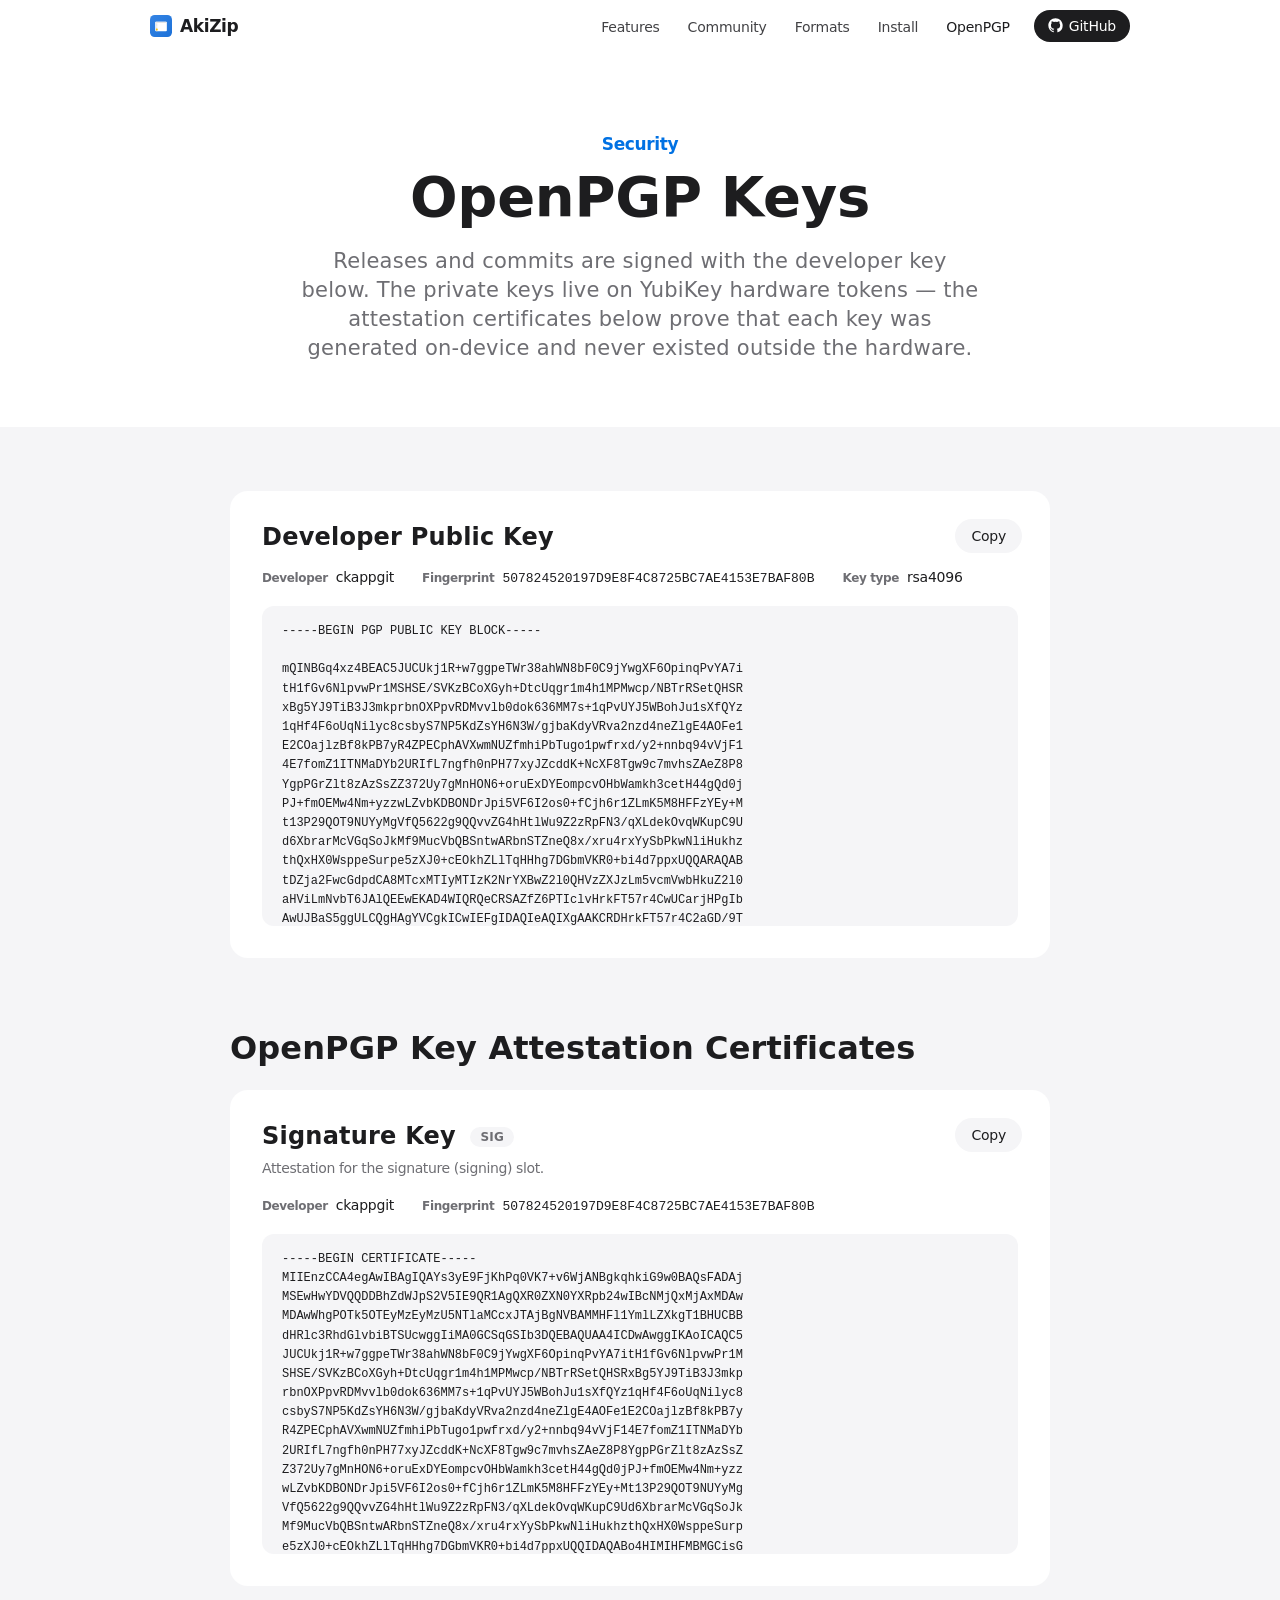
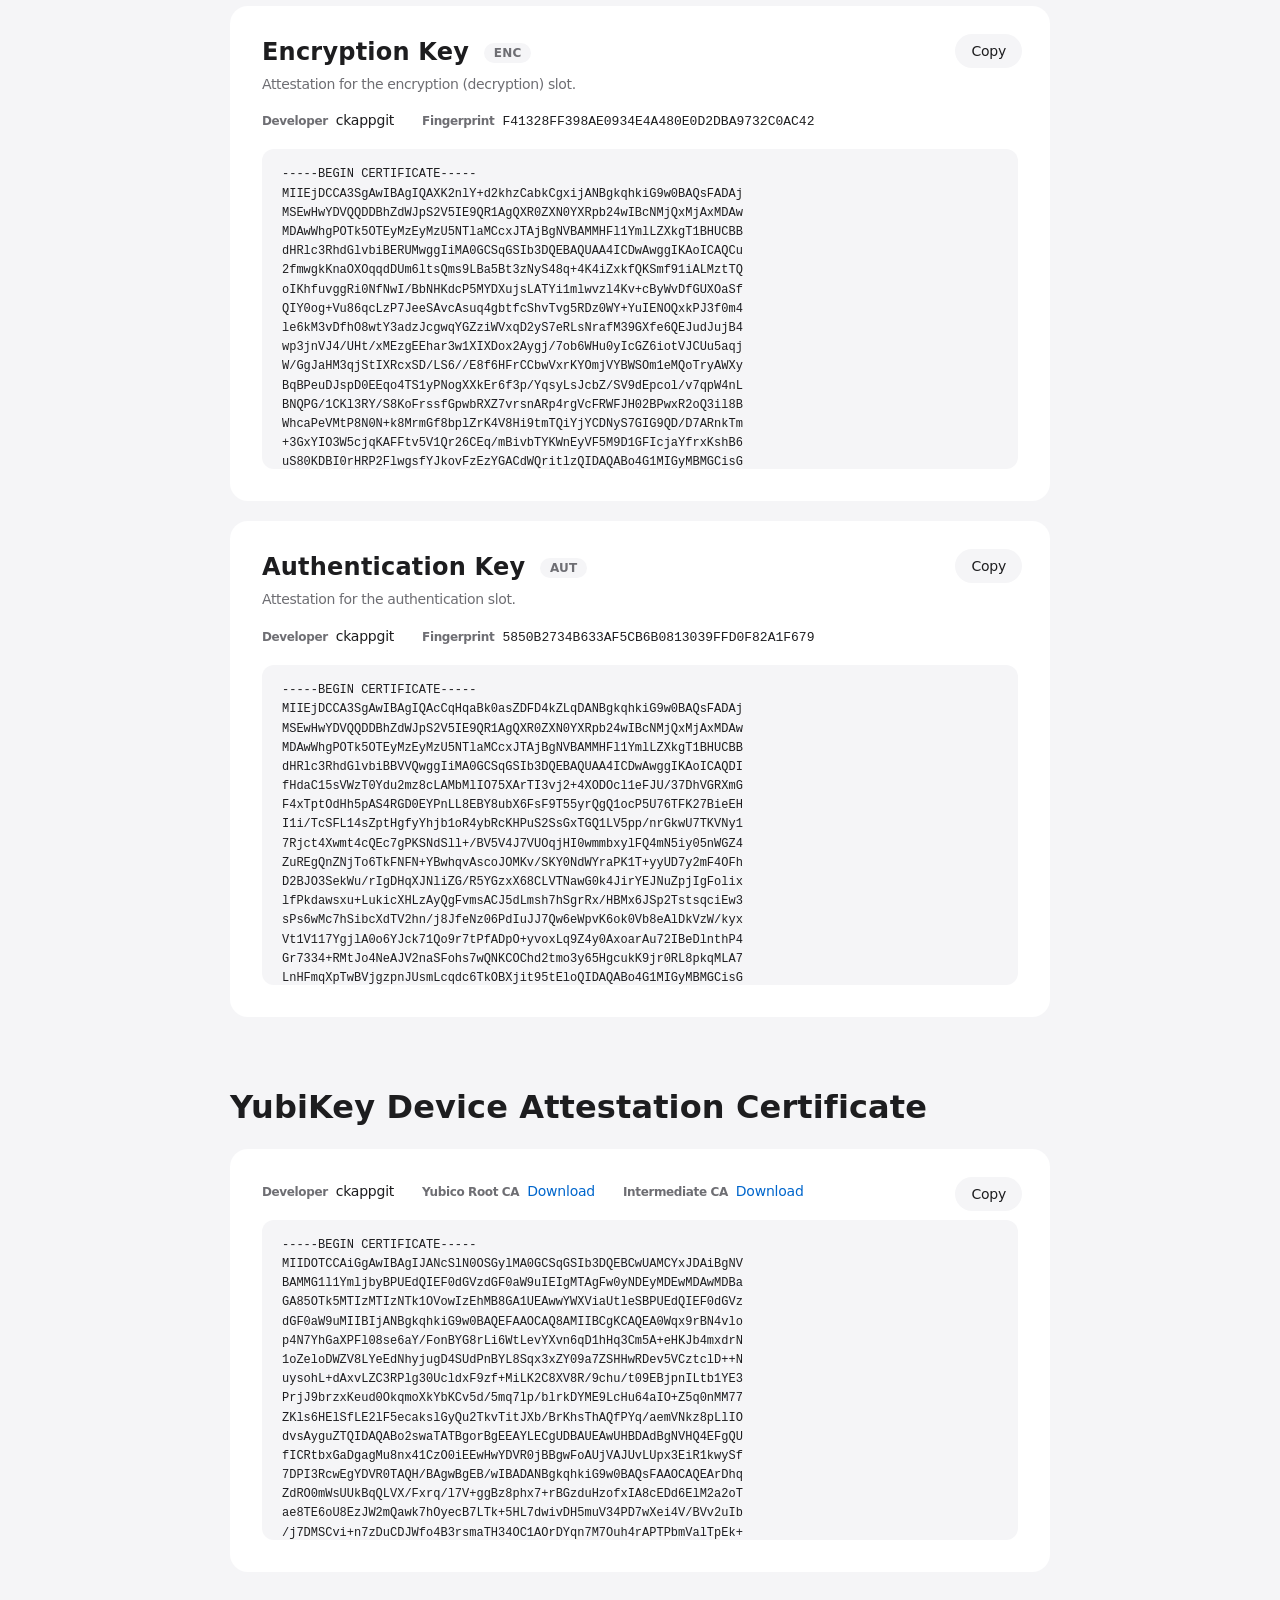
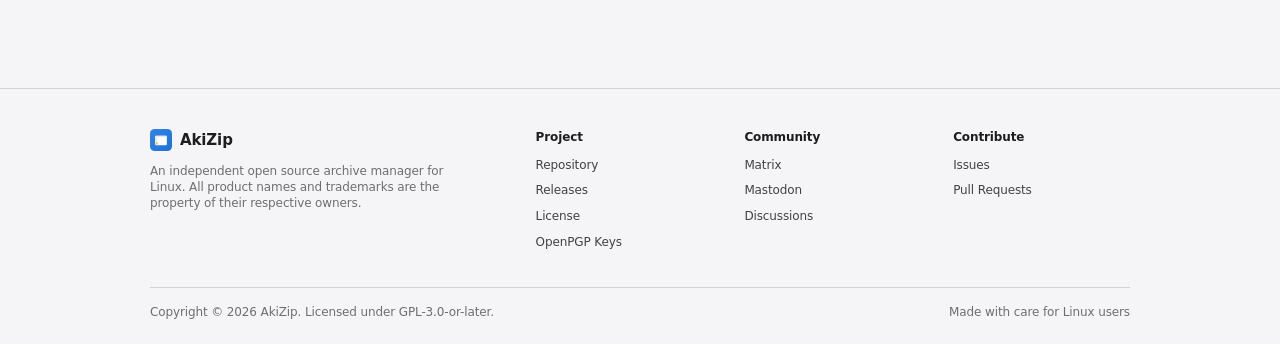
==== commit 884b2187: "redesign: light theme, feature-first hero, community links" ====
--- a/openpgp.html
+++ b/openpgp.html
@@ -5,8 +5,8 @@
     <meta name="viewport" content="width=device-width, initial-scale=1.0">
     <title>OpenPGP Keys — AkiZip</title>
     <meta name="description" content="Developer OpenPGP public key and YubiKey attestation certificates for the AkiZip project.">
-    <meta name="theme-color" content="#ffffff" media="(prefers-color-scheme: light)">
-    <meta name="theme-color" content="#000000" media="(prefers-color-scheme: dark)">
+    <meta name="theme-color" content="#ffffff">
+    <meta name="color-scheme" content="light">
     <link rel="stylesheet" href="style.css">
     <link rel="icon" type="image/svg+xml" href="assets/logo.svg">
 </head>
@@ -14,25 +14,26 @@
     <a class="skip-link" href="#main">Skip to content</a>
 
     <header class="site-header">
-        <div class="site-header-inner">
-            <a class="site-brand" href="index.html" aria-label="AkiZip home">
+        <nav class="globalnav" aria-label="Primary">
+            <a class="globalnav-brand" href="index.html" aria-label="AkiZip home">
                 <img src="assets/logo.svg" alt="" width="22" height="22">
                 <span>AkiZip</span>
             </a>
-
-            <nav class="site-nav" id="site-nav" aria-label="Primary">
-                <a href="index.html#features">Features</a>
-                <a href="index.html#formats">Formats</a>
-                <a href="index.html#install">Install</a>
-                <a href="openpgp.html" aria-current="page">OpenPGP</a>
-                <a href="https://github.com/AkiZip" target="_blank" rel="noopener">GitHub</a>
-                <a class="nav-cta" href="index.html#install">Get AkiZip</a>
-            </nav>
-
+            <ul class="globalnav-list" id="site-nav">
+                <li><a href="index.html#features">Features</a></li>
+                <li><a href="index.html#community">Community</a></li>
+                <li><a href="index.html#formats">Formats</a></li>
+                <li><a href="index.html#install">Install</a></li>
+                <li><a href="openpgp.html" aria-current="page">OpenPGP</a></li>
+            </ul>
+            <a class="globalnav-github" href="https://github.com/akizip/akizip" target="_blank" rel="noopener">
+                <svg viewBox="0 0 24 24" width="15" height="15" fill="currentColor" aria-hidden="true"><path d="M12 .5C5.65.5.5 5.65.5 12c0 5.08 3.29 9.39 7.86 10.91.57.1.78-.25.78-.55v-1.94c-3.2.69-3.87-1.54-3.87-1.54-.52-1.33-1.28-1.69-1.28-1.69-1.05-.72.08-.7.08-.7 1.16.08 1.77 1.19 1.77 1.19 1.03 1.76 2.7 1.25 3.36.96.1-.75.4-1.26.73-1.55-2.55-.29-5.24-1.28-5.24-5.69 0-1.26.45-2.29 1.19-3.1-.12-.29-.52-1.46.11-3.04 0 0 .97-.31 3.18 1.18a11.04 11.04 0 0 1 5.78 0c2.21-1.49 3.18-1.18 3.18-1.18.63 1.58.23 2.75.11 3.04.74.81 1.19 1.84 1.19 3.1 0 4.42-2.69 5.4-5.25 5.68.41.36.78 1.05.78 2.12v3.14c0 .3.21.66.79.55A11.51 11.51 0 0 0 23.5 12C23.5 5.65 18.35.5 12 .5z"/></svg>
+                <span>GitHub</span>
+            </a>
             <button class="nav-toggle" aria-label="Open menu" aria-expanded="false" aria-controls="site-nav">
                 <span></span><span></span>
             </button>
-        </div>
+        </nav>
     </header>
 
     <main id="main">
@@ -293,35 +294,42 @@
     </main>
 
     <footer class="footer">
-        <div class="container footer-inner">
-            <div class="footer-brand">
-                <img src="assets/logo.svg" alt="" width="22" height="22">
-                <span>AkiZip</span>
-            </div>
-            <div class="footer-cols">
+        <div class="footer-content">
+            <nav class="footer-directory" aria-label="Footer">
+                <div class="footer-col footer-about">
+                    <a class="footer-brand" href="index.html">
+                        <img src="assets/logo.svg" alt="" width="22" height="22">
+                        <span>AkiZip</span>
+                    </a>
+                    <p>An independent open source archive manager for Linux. All product names and trademarks are the property of their respective owners.</p>
+                </div>
                 <div class="footer-col">
-                    <h4>Project</h4>
-                    <a href="https://github.com/akizip/akizip" target="_blank" rel="noopener">Repository</a>
-                    <a href="https://github.com/akizip/akizip/releases" target="_blank" rel="noopener">Releases</a>
-                    <a href="https://github.com/akizip/akizip/blob/main/COPYING" target="_blank" rel="noopener">License</a>
+                    <h3>Project</h3>
+                    <ul>
+                        <li><a href="https://github.com/akizip/akizip" target="_blank" rel="noopener">Repository</a></li>
+                        <li><a href="https://github.com/akizip/akizip/releases" target="_blank" rel="noopener">Releases</a></li>
+                        <li><a href="https://github.com/akizip/akizip/blob/main/COPYING" target="_blank" rel="noopener">License</a></li>
+                        <li><a href="openpgp.html">OpenPGP Keys</a></li>
+                    </ul>
                 </div>
                 <div class="footer-col">
-                    <h4>Community</h4>
-                    <a href="https://matrix.to/#/#akizip:matrix.org" target="_blank" rel="noopener">Matrix</a>
-                    <a href="https://mastodon.social/@akizip" target="_blank" rel="me noopener">Mastodon</a>
-                    <a href="https://github.com/akizip/akizip/issues" target="_blank" rel="noopener">Issues</a>
-                    <a href="https://github.com/akizip/akizip/pulls" target="_blank" rel="noopener">Pull Requests</a>
-                    <a href="https://github.com/akizip/akizip/discussions" target="_blank" rel="noopener">Discussions</a>
+                    <h3>Community</h3>
+                    <ul>
+                        <li><a href="https://matrix.to/#/#akizip:matrix.org" target="_blank" rel="noopener">Matrix</a></li>
+                        <li><a href="https://mastodon.social/@akizip" target="_blank" rel="me noopener">Mastodon</a></li>
+                        <li><a href="https://github.com/akizip/akizip/discussions" target="_blank" rel="noopener">Discussions</a></li>
+                    </ul>
                 </div>
                 <div class="footer-col">
-                    <h4>Disclaimer</h4>
-                    <p class="footer-note">AkiZip is an independent open source project. All product names and trademarks are the property of their respective owners.</p>
-                </div>
-            </div>
-        </div>
-        <div class="footer-bottom">
-            <div class="container">
-                <span>© <span id="year"></span> AkiZip · GPL-3.0-or-later</span>
+                    <h3>Contribute</h3>
+                    <ul>
+                        <li><a href="https://github.com/akizip/akizip/issues" target="_blank" rel="noopener">Issues</a></li>
+                        <li><a href="https://github.com/akizip/akizip/pulls" target="_blank" rel="noopener">Pull Requests</a></li>
+                    </ul>
+                </div>
+            </nav>
+            <div class="footer-legal">
+                <span>Copyright © <span id="year"></span> AkiZip. Licensed under GPL-3.0-or-later.</span>
                 <span>Made with care for Linux users</span>
             </div>
         </div>
--- a/style.css
+++ b/style.css
@@ -1,79 +1,47 @@
 /* ==========================================================================
    AkiZip — static stylesheet
-   Apple-inspired light / dark theme. No build step, no dependencies.
+   Light theme only. Feature-first hero, bento feature grid, community up front.
+   Type scale steps down at 1068px and 734px. No build step, no dependencies.
    ========================================================================== */
 
 :root {
-    --font-sans: -apple-system, BlinkMacSystemFont, "SF Pro Display", "SF Pro Text",
-        "Helvetica Neue", "Inter", "Noto Sans", "Segoe UI", Arial, sans-serif;
-    --font-mono: ui-monospace, "SF Mono", SFMono-Regular, Menlo, Consolas, "Liberation Mono", monospace;
+    color-scheme: light;
+
+    --font-display: "SF Pro Display", system-ui, BlinkMacSystemFont, "Inter",
+        "Helvetica Neue", "Noto Sans", "Segoe UI", Arial, sans-serif;
+    --font-text: "SF Pro Text", system-ui, BlinkMacSystemFont, "Inter",
+        "Helvetica Neue", "Noto Sans", "Segoe UI", Arial, sans-serif;
+    --font-mono: ui-monospace, "SF Mono", SFMono-Regular, "JetBrains Mono", Menlo, Consolas,
+        "Liberation Mono", monospace;
 
     --bg: #ffffff;
-    --bg-alt: #f5f5f7;
-    --surface: #ffffff;
-    --tile: #f5f5f7;
-    --tile-hover: #ececf0;
-
+    --gray: #f5f5f7;
+    --card: #ffffff;
     --text: #1d1d1f;
     --text-soft: #424245;
     --text-muted: #6e6e73;
     --line: #d2d2d7;
     --line-soft: rgba(0, 0, 0, 0.08);
-
-    --accent: #0071e3;
-    --accent-hover: #0077ed;
-    --accent-contrast: #ffffff;
-    --accent-link: #0066cc;
-
-    --cta-bg: #1d1d1f;
-    --code-bg: #1d1d1f;
-    --code-text: #f5f5f7;
-    --nav-bg: rgba(251, 251, 253, 0.8);
-    --nav-panel: rgba(251, 251, 253, 0.96);
-
-    --shadow-card: 0 1px 2px rgba(0, 0, 0, 0.04), 0 8px 24px -12px rgba(0, 0, 0, 0.18);
-    --shadow-shot: 0 0 0 1px var(--line), 0 30px 80px -30px rgba(0, 0, 0, 0.35);
-    --hero-glow: rgba(0, 113, 227, 0.1);
-
-    --radius-xl: 28px;
-    --radius-lg: 24px;
-    --radius-md: 18px;
-    --radius-sm: 12px;
-    --radius-pill: 980px;
-
-    --max-width: 1040px;
-    --header-h: 48px;
-    --ease: cubic-bezier(0.25, 0.1, 0.25, 1);
-}
-
-@media (prefers-color-scheme: dark) {
-    :root {
-        --bg: #000000;
-        --bg-alt: #0d0d0f;
-        --surface: #1d1d1f;
-        --tile: #1d1d1f;
-        --tile-hover: #2d2d2f;
-
-        --text: #f5f5f7;
-        --text-soft: #d2d2d7;
-        --text-muted: #86868b;
-        --line: #2d2d2f;
-        --line-soft: rgba(255, 255, 255, 0.12);
-
-        --accent: #0071e3;
-        --accent-hover: #0a84ff;
-        --accent-link: #2997ff;
-
-        --cta-bg: #1d1d1f;
-        --code-bg: #000000;
-        --code-text: #f5f5f7;
-        --nav-bg: rgba(0, 0, 0, 0.72);
-        --nav-panel: rgba(0, 0, 0, 0.96);
-
-        --shadow-card: none;
-        --shadow-shot: 0 0 0 1px var(--line), 0 40px 90px -40px rgba(0, 0, 0, 0.9);
-        --hero-glow: rgba(41, 151, 247, 0.16);
-    }
+    --link: #0066cc;
+
+    --button: #0071e3;
+    --button-hover: #0077ed;
+    --button-active: #006edb;
+
+    --blue: #0071e3;
+    --orange: #f56300;
+    --green: #1d9b4b;
+    --purple: #8a4bdb;
+    --pink: #e0457b;
+
+    --shadow-sm: 0 1px 2px rgba(0, 0, 0, 0.04), 0 4px 14px -6px rgba(0, 0, 0, 0.1);
+    --shadow-md: 0 2px 6px rgba(0, 0, 0, 0.04), 0 18px 40px -16px rgba(0, 0, 0, 0.18);
+    --shadow-lg: 0 4px 10px rgba(0, 0, 0, 0.04), 0 30px 70px -24px rgba(0, 0, 0, 0.25);
+
+    --content: 980px;
+    --nav-h: 52px;
+    --ease: cubic-bezier(0.4, 0, 0.6, 1);
+    --ease-out: cubic-bezier(0.22, 1, 0.36, 1);
 }
 
 /* ==========================================================================
@@ -88,17 +56,23 @@
 
 html {
     scroll-behavior: smooth;
+    scroll-padding-top: var(--nav-h);
     -webkit-text-size-adjust: 100%;
+    background: var(--bg);
+}
+
+html.nav-open {
+    overflow: hidden;
 }
 
 body {
     margin: 0;
     background: var(--bg);
     color: var(--text);
-    font-family: var(--font-sans);
+    font-family: var(--font-text);
     font-size: 17px;
-    line-height: 1.47;
-    letter-spacing: -0.01em;
+    line-height: 1.47059;
+    letter-spacing: -0.022em;
     -webkit-font-smoothing: antialiased;
     -moz-osx-font-smoothing: grayscale;
     overflow-x: hidden;
@@ -107,41 +81,31 @@
 h1,
 h2,
 h3,
-h4 {
+p,
+ul,
+dl,
+dd {
     margin: 0;
-    color: var(--text);
+    padding: 0;
+}
+
+ul {
+    list-style: none;
+}
+
+h1,
+h2,
+h3 {
     font-weight: 600;
-    line-height: 1.08;
-    letter-spacing: -0.03em;
-}
-
-h1 {
-    font-size: clamp(2.5rem, 6.2vw, 4.75rem);
-}
-
-h2 {
-    font-size: clamp(2rem, 4.2vw, 3.25rem);
-}
-
-h3 {
-    font-size: 1.1875rem;
-    letter-spacing: -0.02em;
-    line-height: 1.25;
-}
-
-p {
-    margin: 0;
-    color: var(--text-muted);
 }
 
 a {
-    color: var(--accent-link);
+    color: var(--link);
     text-decoration: none;
-    transition: color 0.2s var(--ease), opacity 0.2s var(--ease);
 }
 
 a:hover {
-    color: var(--accent-link);
+    text-decoration: underline;
 }
 
 img {
@@ -150,26 +114,23 @@
 
 code {
     font-family: var(--font-mono);
-    font-size: 0.92em;
-    color: var(--text-soft);
-    background: var(--tile);
-    padding: 0.1em 0.35em;
-    border-radius: 5px;
+    font-size: 0.88em;
+    letter-spacing: 0;
 }
 
 :focus-visible {
-    outline: 2px solid var(--accent);
-    outline-offset: 3px;
+    outline: 2px solid var(--button);
+    outline-offset: 2px;
     border-radius: 6px;
 }
 
 ::selection {
-    background: rgba(0, 113, 227, 0.25);
+    background: rgba(0, 113, 227, 0.2);
 }
 
 .container {
     width: 100%;
-    max-width: var(--max-width);
+    max-width: calc(var(--content) + 44px);
     margin: 0 auto;
     padding: 0 22px;
 }
@@ -179,163 +140,207 @@
     top: -80px;
     left: 16px;
     z-index: 999;
-    padding: 10px 18px;
-    border-radius: var(--radius-pill);
-    background: var(--accent);
-    color: var(--accent-contrast);
-    font-size: 0.875rem;
-    font-weight: 500;
-    transition: top 0.2s var(--ease);
+    padding: 8px 16px;
+    border-radius: 980px;
+    background: var(--button);
+    color: #fff;
+    font-size: 14px;
 }
 
 .skip-link:focus {
-    top: 10px;
-    color: var(--accent-contrast);
+    top: 8px;
 }
 
 /* ==========================================================================
-   Buttons
+   Buttons, chips, links
    ========================================================================== */
 
-.btn {
+.button {
     display: inline-flex;
     align-items: center;
     justify-content: center;
-    gap: 8px;
-    padding: 12px 24px;
+    gap: 6px;
+    padding: 11px 22px;
     border: 1px solid transparent;
-    border-radius: var(--radius-pill);
-    font-family: inherit;
-    font-size: 0.9375rem;
-    font-weight: 500;
-    line-height: 1.1;
-    letter-spacing: -0.01em;
+    border-radius: 980px;
+    background: var(--button);
+    color: #fff;
+    font-family: var(--font-text);
+    font-size: 17px;
+    line-height: 1.17648;
+    letter-spacing: -0.022em;
     white-space: nowrap;
     cursor: pointer;
     transition: background-color 0.2s var(--ease), color 0.2s var(--ease),
-        border-color 0.2s var(--ease);
-}
-
-.btn svg {
+        border-color 0.2s var(--ease), transform 0.2s var(--ease);
+}
+
+.button:hover {
+    background: var(--button-hover);
+    color: #fff;
+    text-decoration: none;
+}
+
+.button:active {
+    background: var(--button-active);
+    transform: scale(0.98);
+}
+
+.button-secondary {
+    background: transparent;
+    border-color: var(--link);
+    color: var(--link);
+}
+
+.button-secondary:hover {
+    background: var(--link);
+    color: #fff;
+}
+
+.chip {
+    display: inline-flex;
+    align-items: center;
+    gap: 7px;
+    padding: 7px 14px 7px 11px;
+    border: 1px solid var(--line);
+    border-radius: 980px;
+    background: rgba(255, 255, 255, 0.7);
+    color: var(--text);
+    font-size: 14px;
+    line-height: 1.2;
+    letter-spacing: -0.016em;
+    transition: border-color 0.2s var(--ease), background-color 0.2s var(--ease),
+        transform 0.3s var(--ease-out), box-shadow 0.3s var(--ease-out);
+}
+
+.chip svg {
+    width: 16px;
+    height: 16px;
     flex: 0 0 auto;
 }
 
-.btn-primary {
-    background: var(--accent);
-    color: var(--accent-contrast);
-}
-
-.btn-primary:hover {
-    background: var(--accent-hover);
-    color: var(--accent-contrast);
-}
-
-.btn-secondary {
-    background: var(--tile);
-    color: var(--text);
-}
-
-.btn-secondary:hover {
-    background: var(--tile-hover);
-    color: var(--text);
-}
-
-.hero-cta {
-    display: flex;
-    flex-wrap: wrap;
-    align-items: center;
-    justify-content: center;
-    gap: 12px;
+.chip:hover {
+    border-color: transparent;
+    background: #fff;
+    box-shadow: var(--shadow-sm);
+    transform: translateY(-2px);
+    text-decoration: none;
+}
+
+.text-link {
+    font-size: 17px;
+}
+
+.text-link::after {
+    content: " ›";
 }
 
 /* ==========================================================================
-   Header / navigation
+   Navigation
    ========================================================================== */
 
 .site-header {
     position: sticky;
     top: 0;
     z-index: 100;
-    background: var(--nav-bg);
-    border-bottom: 1px solid var(--line-soft);
+    height: var(--nav-h);
+}
+
+/* Blur on a pseudo-element so the fixed mobile menu is not trapped inside the bar */
+.site-header::before {
+    content: "";
+    position: absolute;
+    inset: 0;
+    z-index: -1;
+    background: rgba(255, 255, 255, 0.78);
+    border-bottom: 1px solid transparent;
     -webkit-backdrop-filter: saturate(180%) blur(20px);
     backdrop-filter: saturate(180%) blur(20px);
-}
-
-.site-header-inner {
+    transition: border-color 0.3s var(--ease), background-color 0.3s var(--ease);
+}
+
+.site-header.scrolled::before {
+    border-bottom-color: var(--line-soft);
+}
+
+.globalnav {
     display: flex;
     align-items: center;
-    justify-content: space-between;
     gap: 24px;
-    width: 100%;
-    max-width: 1200px;
-    height: var(--header-h);
+    max-width: calc(var(--content) + 44px);
+    height: 100%;
     margin: 0 auto;
     padding: 0 22px;
 }
 
-.site-brand {
+.globalnav-brand {
     display: inline-flex;
     align-items: center;
     gap: 8px;
     color: var(--text);
-    font-size: 0.9375rem;
+    font-size: 17px;
     font-weight: 600;
-    letter-spacing: -0.02em;
-}
-
-.site-brand:hover {
-    color: var(--text);
-}
-
-.site-brand img {
+    letter-spacing: -0.022em;
+}
+
+.globalnav-brand:hover {
+    text-decoration: none;
+}
+
+.globalnav-brand img {
     display: block;
     width: 22px;
     height: 22px;
-    border-radius: 6px;
-}
-
-.site-nav {
+}
+
+.globalnav-list {
     display: flex;
     align-items: center;
-    gap: 30px;
-}
-
-.site-nav a {
+    gap: 28px;
+    margin-left: auto;
+}
+
+.globalnav-list a {
+    color: var(--text-soft);
+    font-size: 14px;
+    letter-spacing: -0.016em;
+    transition: color 0.2s var(--ease);
+}
+
+.globalnav-list a:hover,
+.globalnav-list a.active,
+.globalnav-list a[aria-current="page"] {
     color: var(--text);
-    font-size: 0.75rem;
-    font-weight: 400;
-    letter-spacing: 0;
-    opacity: 0.82;
-    padding: 4px 0;
-}
-
-.site-nav a:hover {
-    opacity: 1;
-}
-
-.site-nav .nav-cta {
+    text-decoration: none;
+}
+
+.globalnav-github {
+    display: inline-flex;
+    align-items: center;
+    gap: 6px;
     padding: 6px 14px;
-    border-radius: var(--radius-pill);
-    background: var(--accent);
-    color: var(--accent-contrast);
-    font-weight: 500;
-    opacity: 1;
-}
-
-.site-nav .nav-cta:hover {
-    background: var(--accent-hover);
-    color: var(--accent-contrast);
+    border-radius: 980px;
+    background: var(--text);
+    color: #fff;
+    font-size: 14px;
+    letter-spacing: -0.016em;
+    transition: background-color 0.2s var(--ease);
+}
+
+.globalnav-github:hover {
+    background: #000;
+    text-decoration: none;
 }
 
 .nav-toggle {
     display: none;
     flex-direction: column;
     justify-content: center;
-    gap: 5px;
-    width: 32px;
-    height: 32px;
-    padding: 6px;
+    gap: 6px;
+    width: 44px;
+    height: 44px;
+    margin-right: -12px;
+    padding: 0 12px;
     border: 0;
     background: transparent;
     cursor: pointer;
@@ -343,540 +348,894 @@
 
 .nav-toggle span {
     display: block;
-    width: 20px;
-    height: 1.5px;
-    margin: 0 auto;
+    width: 18px;
+    height: 1.4px;
+    border-radius: 1px;
     background: var(--text);
-    transition: transform 0.25s var(--ease), opacity 0.25s var(--ease);
+    transition: transform 0.3s var(--ease-out);
 }
 
 .nav-toggle[aria-expanded="true"] span:first-child {
-    transform: translateY(3.25px) rotate(45deg);
+    transform: translateY(3.7px) rotate(45deg);
 }
 
 .nav-toggle[aria-expanded="true"] span:last-child {
-    transform: translateY(-3.25px) rotate(-45deg);
-}
-
-@media (max-width: 733px) {
-    .site-header-inner {
+    transform: translateY(-3.7px) rotate(-45deg);
+}
+
+@media (max-width: 833px) {
+    .globalnav {
+        gap: 12px;
         padding: 0 16px;
+    }
+
+    .globalnav-github {
+        margin-left: auto;
     }
 
     .nav-toggle {
         display: flex;
     }
 
-    .site-nav {
-        position: absolute;
-        top: 100%;
+    .globalnav-list {
+        position: fixed;
+        top: var(--nav-h);
         left: 0;
         right: 0;
-        flex-direction: column;
-        align-items: stretch;
-        gap: 0;
-        max-height: 0;
-        padding: 0 22px;
-        overflow: hidden;
-        background: var(--nav-panel);
+        bottom: 0;
+        display: block;
+        margin: 0;
+        padding: 20px 40px;
+        background: #fff;
+        overflow-y: auto;
+        visibility: hidden;
         opacity: 0;
-        visibility: hidden;
-        transition: max-height 0.3s var(--ease), opacity 0.3s var(--ease),
-            visibility 0.3s var(--ease), padding 0.3s var(--ease);
-    }
-
-    .site-nav.open {
-        max-height: 420px;
-        padding: 6px 22px 18px;
+        transition: opacity 0.3s var(--ease), visibility 0s linear 0.3s;
+    }
+
+    .globalnav-list.open {
+        visibility: visible;
         opacity: 1;
-        visibility: visible;
-    }
-
-    .site-nav a {
-        padding: 13px 0;
-        border-bottom: 1px solid var(--line);
-        font-size: 0.9375rem;
-    }
-
-    .site-nav a:last-child {
-        border-bottom: 0;
-    }
-
-    .site-nav .nav-cta {
-        align-self: flex-start;
-        margin-top: 14px;
-        padding: 9px 20px;
-        border-bottom: 0;
-        font-size: 0.875rem;
-    }
+        transition: opacity 0.3s var(--ease);
+    }
+
+    .globalnav-list li {
+        opacity: 0;
+        transform: translateY(-8px);
+        transition: opacity 0.2s var(--ease), transform 0.2s var(--ease);
+    }
+
+    .globalnav-list.open li {
+        opacity: 1;
+        transform: none;
+        transition: opacity 0.4s var(--ease-out), transform 0.5s var(--ease-out);
+    }
+
+    .globalnav-list.open li:nth-child(2) { transition-delay: 0.03s; }
+    .globalnav-list.open li:nth-child(3) { transition-delay: 0.06s; }
+    .globalnav-list.open li:nth-child(4) { transition-delay: 0.09s; }
+    .globalnav-list.open li:nth-child(5) { transition-delay: 0.12s; }
+
+    .globalnav-list a {
+        display: block;
+        padding: 8px 0;
+        color: var(--text);
+        font-family: var(--font-display);
+        font-size: 28px;
+        line-height: 1.14286;
+        font-weight: 600;
+        letter-spacing: 0.007em;
+    }
+
+    html.nav-open .site-header::before {
+        background: #fff;
+    }
+}
+
+/* ==========================================================================
+   Type scale
+   ========================================================================== */
+
+.headline-hero {
+    font-family: var(--font-display);
+    font-size: 64px;
+    line-height: 1.0625;
+    letter-spacing: -0.009em;
+}
+
+.headline-section {
+    font-family: var(--font-display);
+    font-size: 48px;
+    line-height: 1.08349;
+    letter-spacing: -0.003em;
+}
+
+.section-kicker {
+    margin-bottom: 10px;
+    color: var(--blue);
+    font-size: 17px;
+    font-weight: 600;
+    letter-spacing: -0.022em;
+}
+
+.section-sub {
+    max-width: 640px;
+    margin: 18px auto 0;
+    color: var(--text-muted);
+    font-family: var(--font-display);
+    font-size: 21px;
+    line-height: 1.38105;
+    letter-spacing: 0.011em;
+}
+
+.gradient-text {
+    background: linear-gradient(90deg, #0071e3 0%, #8a4bdb 55%, #e0457b 100%);
+    -webkit-background-clip: text;
+    background-clip: text;
+    -webkit-text-fill-color: transparent;
 }
 
 /* ==========================================================================
    Hero
    ========================================================================== */
 
+/* Keep the hero's colour wash from widening the page */
+main {
+    overflow-x: clip;
+}
+
 .hero {
-    padding: clamp(56px, 7vw, 88px) 0 clamp(56px, 7vw, 88px);
-    text-align: left;
-}
-
-.hero .container {
-    max-width: 1160px;
-}
-
-.hero-inner {
+    position: relative;
     display: grid;
-    grid-template-columns: minmax(0, 1fr) minmax(0, 1.08fr);
+    grid-template-columns: minmax(0, 1fr) minmax(0, 1.05fr);
     align-items: center;
-    gap: clamp(40px, 5vw, 72px);
+    gap: 40px;
+    max-width: 1200px;
+    margin: 0 auto;
+    padding: 72px 22px 96px;
+}
+
+/* Soft colour wash behind the hero */
+.hero::before {
+    content: "";
+    position: absolute;
+    inset: -10% -20% 0;
+    z-index: -1;
+    background:
+        radial-gradient(40% 50% at 78% 38%, rgba(0, 113, 227, 0.12), transparent 70%),
+        radial-gradient(30% 40% at 92% 72%, rgba(138, 75, 219, 0.1), transparent 70%),
+        radial-gradient(30% 35% at 60% 85%, rgba(224, 69, 123, 0.07), transparent 70%);
+    pointer-events: none;
+    animation: wash 16s ease-in-out infinite alternate;
+}
+
+@keyframes wash {
+    to {
+        transform: translate3d(-3%, 2%, 0) scale(1.06);
+    }
 }
 
 .hero-copy {
-    min-width: 0;
-}
-
-.hero h1 {
-    margin: 18px 0 0;
-    font-size: clamp(2.4rem, 4.4vw, 3.6rem);
-    text-wrap: balance;
-}
-
-.hero-line-muted {
-    display: block;
+    position: relative;
+    z-index: 2;
+}
+
+.hero-eyebrow {
+    display: flex;
+    align-items: center;
+    gap: 10px;
+    color: var(--text);
+    font-size: 17px;
+    font-weight: 600;
+}
+
+.hero-version {
+    padding: 3px 10px;
+    border-radius: 980px;
+    background: var(--gray);
     color: var(--text-muted);
-}
-
-.badge {
-    display: inline-block;
-    padding: 5px 14px;
-    border-radius: var(--radius-pill);
-    background: var(--tile);
+    font-size: 12px;
+    font-weight: 500;
+    letter-spacing: -0.01em;
+}
+
+.hero-version:empty {
+    display: none;
+}
+
+.headline-hero {
+    margin-top: 22px;
+}
+
+.hero-sub {
+    max-width: 480px;
+    margin-top: 20px;
     color: var(--text-muted);
-    font-size: 0.75rem;
-    font-weight: 500;
-    letter-spacing: 0;
-}
-
-.badge:empty {
-    display: none;
-}
-
-.lede {
-    max-width: 520px;
-    margin: 20px 0 0;
-    font-size: clamp(1.0625rem, 1.5vw, 1.25rem);
-    line-height: 1.45;
-    letter-spacing: -0.012em;
-    color: var(--text-muted);
-}
-
-.hero-cta {
-    justify-content: flex-start;
-    margin-top: 30px;
-}
-
-.hero-meta {
+    font-family: var(--font-display);
+    font-size: 21px;
+    line-height: 1.38105;
+    letter-spacing: 0.011em;
+}
+
+.hero-ctas {
+    display: flex;
+    flex-wrap: wrap;
+    gap: 12px 14px;
+    margin-top: 32px;
+}
+
+.hero-community {
     display: flex;
     flex-wrap: wrap;
     align-items: center;
-    justify-content: flex-start;
-    gap: 10px;
-    margin-top: 24px;
+    gap: 10px 8px;
+    margin-top: 36px;
+    padding-top: 24px;
+    border-top: 1px solid var(--line-soft);
+}
+
+.hero-community-label {
+    width: 100%;
+    margin-bottom: 2px;
     color: var(--text-muted);
-    font-size: 0.8125rem;
-}
-
-.hero-meta strong {
-    color: var(--text-soft);
-    font-weight: 500;
-}
-
-.hero-meta .dot {
-    opacity: 0.45;
-}
-
-.hero-visual {
-    position: relative;
-    min-width: 0;
-}
-
-.hero-visual::before {
-    content: "";
-    position: absolute;
-    inset: -10%;
-    z-index: 0;
-    border-radius: 50%;
-    background: radial-gradient(52% 52% at 55% 50%, var(--hero-glow), transparent 72%);
-    filter: blur(28px);
-    pointer-events: none;
-}
-
-.screenshot-frame {
+    font-size: 12px;
+    font-weight: 600;
+    letter-spacing: 0.04em;
+    text-transform: uppercase;
+}
+
+/* Stage: tilted, faded screenshot with feature cards floating over it */
+
+.hero-stage {
     position: relative;
     z-index: 1;
-    width: 100%;
-    border-radius: 20px;
-    overflow: hidden;
-    box-shadow: var(--shadow-shot);
-    background: var(--surface);
-}
-
-.hero-screenshot {
+    perspective: 1800px;
+    min-height: 420px;
+}
+
+.hero-window {
+    position: relative;
+    width: 108%;
+    margin-left: 4%;
+    transform: rotateY(calc(-16deg + var(--p, 0) * 12deg)) rotateX(calc(6deg - var(--p, 0) * 6deg)) scale(0.92);
+    transform-origin: 30% 50%;
+    -webkit-mask-image: linear-gradient(180deg, #000 30%, transparent 92%),
+        linear-gradient(90deg, #000 60%, transparent 100%);
+    -webkit-mask-composite: source-in;
+    mask-image: linear-gradient(180deg, #000 30%, transparent 92%),
+        linear-gradient(90deg, #000 60%, transparent 100%);
+    mask-composite: intersect;
+    opacity: 0.85;
+    transition: transform 0.2s linear;
+}
+
+.hero-window img {
     display: block;
     width: 100%;
     height: auto;
 }
 
+.float-card {
+    position: absolute;
+    z-index: 2;
+    display: flex;
+    align-items: center;
+    gap: 12px;
+    padding: 14px 16px;
+    border: 1px solid rgba(255, 255, 255, 0.7);
+    border-radius: 18px;
+    background: rgba(255, 255, 255, 0.82);
+    -webkit-backdrop-filter: saturate(180%) blur(18px);
+    backdrop-filter: saturate(180%) blur(18px);
+    box-shadow: var(--shadow-md);
+    font-size: 14px;
+    line-height: 1.3;
+    letter-spacing: -0.016em;
+    animation: card-in 1s var(--ease-out) backwards, bob 7s ease-in-out infinite;
+}
+
+.float-card strong {
+    display: block;
+    color: var(--text);
+    font-size: 15px;
+    font-weight: 600;
+}
+
+.fc-text {
+    display: flex;
+    flex-direction: column;
+    gap: 6px;
+}
+
+.fc-icon {
+    display: inline-flex;
+    align-items: center;
+    justify-content: center;
+    flex: 0 0 auto;
+    width: 38px;
+    height: 38px;
+    border-radius: 11px;
+}
+
+.fc-icon svg {
+    width: 22px;
+    height: 22px;
+}
+
+.fc-blue {
+    background: rgba(0, 113, 227, 0.12);
+    color: var(--blue);
+}
+
+.fc-green {
+    background: rgba(29, 155, 75, 0.12);
+    color: var(--green);
+}
+
+.fc-tags {
+    display: flex;
+    gap: 4px;
+}
+
+.fc-tags em {
+    padding: 2px 7px;
+    border-radius: 6px;
+    background: var(--gray);
+    color: var(--text-soft);
+    font-family: var(--font-mono);
+    font-size: 11px;
+    font-style: normal;
+}
+
+.fc-formats {
+    top: 4%;
+    left: -6%;
+    animation-delay: 0.5s, 0s;
+}
+
+.fc-progress {
+    top: 40%;
+    right: -2%;
+    flex-direction: column;
+    align-items: stretch;
+    gap: 10px;
+    width: 280px;
+    animation-delay: 0.7s, -2.3s;
+}
+
+.fc-row {
+    display: flex;
+    align-items: baseline;
+    justify-content: space-between;
+    gap: 10px;
+}
+
+.fc-file {
+    color: var(--text-muted);
+    font-weight: 400;
+}
+
+.fc-pct {
+    color: var(--blue);
+    font-weight: 600;
+    font-variant-numeric: tabular-nums;
+}
+
+.fc-bar {
+    display: block;
+    height: 6px;
+    overflow: hidden;
+    border-radius: 3px;
+    background: var(--gray);
+}
+
+.fc-fill {
+    display: block;
+    width: 0;
+    height: 100%;
+    border-radius: inherit;
+    background: linear-gradient(90deg, #0071e3, #8a4bdb);
+}
+
+.fc-note {
+    color: var(--text-muted);
+    font-size: 12px;
+}
+
+.fc-preview {
+    bottom: 6%;
+    left: 6%;
+    animation-delay: 0.9s, -4.6s;
+}
+
+.fc-list {
+    display: flex;
+    flex-direction: column;
+    gap: 3px;
+    color: var(--text-soft);
+    font-family: var(--font-mono);
+    font-size: 12px;
+}
+
+.fc-list span {
+    display: flex;
+    justify-content: space-between;
+    gap: 18px;
+}
+
+.fc-list i {
+    color: var(--text-muted);
+    font-style: normal;
+}
+
+@keyframes card-in {
+    from {
+        opacity: 0;
+        transform: translateY(24px) scale(0.94);
+    }
+}
+
+@keyframes bob {
+    50% {
+        transform: translateY(-8px);
+    }
+}
+
+/* Hero entrance */
+
+@keyframes rise {
+    from {
+        opacity: 0;
+        transform: translateY(24px);
+    }
+}
+
+.hero-copy > * {
+    animation: rise 0.9s var(--ease-out) backwards;
+}
+
+.hero-copy > :nth-child(2) { animation-delay: 0.08s; }
+.hero-copy > :nth-child(3) { animation-delay: 0.16s; }
+.hero-copy > :nth-child(4) { animation-delay: 0.24s; }
+.hero-copy > :nth-child(5) { animation-delay: 0.32s; }
+
+.hero-stage {
+    animation: rise 1.2s var(--ease-out) 0.2s backwards;
+}
+
 /* ==========================================================================
    Sections
    ========================================================================== */
 
 .section {
-    padding: clamp(72px, 9vw, 120px) 0;
-}
-
-.section-alt {
-    background: var(--bg-alt);
-}
-
-.section-cta {
-    background: var(--bg-alt);
+    padding: 112px 0;
+}
+
+.section-gray {
+    background: var(--gray);
+}
+
+.section-head {
+    max-width: 760px;
+    margin: 0 auto 56px;
     text-align: center;
 }
 
-.section-head {
-    max-width: 720px;
-    margin: 0 auto clamp(40px, 6vw, 64px);
+/* Bento feature grid */
+
+.bento {
+    display: grid;
+    grid-template-columns: repeat(3, minmax(0, 1fr));
+    gap: 20px;
+}
+
+.bento-card {
+    display: flex;
+    flex-direction: column;
+    padding: 32px 30px 34px;
+    border-radius: 24px;
+    background: var(--card);
+    transition: transform 0.45s var(--ease-out), box-shadow 0.45s var(--ease-out);
+}
+
+.bento-card:hover {
+    transform: translateY(-4px);
+    box-shadow: var(--shadow-md);
+}
+
+.bento-wide {
+    grid-column: span 2;
+}
+
+.bento-full {
+    grid-column: 1 / -1;
+}
+
+.bento-formats.bento-langs span {
+    font-family: var(--font-text);
+    font-size: 14px;
+    letter-spacing: -0.016em;
+}
+
+.bento-icon,
+.community-icon {
+    display: inline-flex;
+    align-items: center;
+    justify-content: center;
+    width: 48px;
+    height: 48px;
+    margin-bottom: 22px;
+    border-radius: 14px;
+    transition: transform 0.45s var(--ease-out);
+}
+
+.bento-icon svg,
+.community-icon svg {
+    width: 26px;
+    height: 26px;
+}
+
+.bento-card:hover .bento-icon,
+.community-card:hover .community-icon {
+    transform: scale(1.08);
+}
+
+.tint-blue { background: rgba(0, 113, 227, 0.1); color: var(--blue); }
+.tint-orange { background: rgba(245, 99, 0, 0.1); color: var(--orange); }
+.tint-green { background: rgba(29, 155, 75, 0.1); color: var(--green); }
+.tint-purple { background: rgba(138, 75, 219, 0.1); color: var(--purple); }
+.tint-pink { background: rgba(224, 69, 123, 0.1); color: var(--pink); }
+.tint-gray { background: rgba(0, 0, 0, 0.06); color: var(--text-soft); }
+.tint-dark { background: var(--text); color: #fff; }
+
+.bento-card h3 {
+    font-family: var(--font-display);
+    font-size: 24px;
+    line-height: 1.16667;
+    letter-spacing: 0.009em;
+}
+
+.bento-card p {
+    margin-top: 10px;
+    color: var(--text-muted);
+    font-size: 17px;
+    line-height: 1.47059;
+}
+
+.bento-card p code {
+    color: var(--text-soft);
+}
+
+.bento-formats {
+    display: flex;
+    flex-wrap: wrap;
+    gap: 8px;
+    margin-top: auto;
+    padding-top: 26px;
+}
+
+.bento-formats span {
+    padding: 6px 12px;
+    border-radius: 10px;
+    background: var(--gray);
+    color: var(--text-soft);
+    font-family: var(--font-mono);
+    font-size: 13px;
+    letter-spacing: 0;
+}
+
+/* Community */
+
+.community-grid {
+    display: grid;
+    grid-template-columns: repeat(4, minmax(0, 1fr));
+    gap: 20px;
+}
+
+.community-card {
+    display: flex;
+    flex-direction: column;
+    padding: 28px 26px;
+    border-radius: 24px;
+    background: var(--gray);
+    color: var(--text);
+    transition: transform 0.45s var(--ease-out), box-shadow 0.45s var(--ease-out),
+        background-color 0.3s var(--ease);
+}
+
+.community-card:hover {
+    background: #fff;
+    box-shadow: var(--shadow-md);
+    transform: translateY(-4px);
+    text-decoration: none;
+}
+
+.community-name {
+    font-family: var(--font-display);
+    font-size: 21px;
+    line-height: 1.19048;
+    font-weight: 600;
+    letter-spacing: 0.011em;
+}
+
+.community-desc {
+    margin-top: 8px;
+    color: var(--text-muted);
+    font-size: 14px;
+    line-height: 1.42859;
+    letter-spacing: -0.016em;
+}
+
+.community-link {
+    margin-top: auto;
+    padding-top: 20px;
+    overflow: hidden;
+    color: var(--link);
+    font-size: 14px;
+    letter-spacing: -0.016em;
+    text-overflow: ellipsis;
+    white-space: nowrap;
+}
+
+.community-link::after {
+    content: " ›";
+}
+
+.community-actions {
+    display: flex;
+    flex-wrap: wrap;
+    justify-content: center;
+    gap: 12px 36px;
+    margin-top: 40px;
+}
+
+/* Formats */
+
+/* Flex instead of grid so a short last row stays centred */
+.format-grid {
+    --cols: 6;
+    --gap: 14px;
+    display: flex;
+    flex-wrap: wrap;
+    justify-content: center;
+    gap: var(--gap);
+}
+
+.format-item {
+    width: calc((100% - (var(--cols) - 1) * var(--gap)) / var(--cols));
+    display: flex;
+    flex-direction: column;
+    gap: 4px;
+    padding: 22px 22px 20px;
+    border-radius: 18px;
+    background: var(--card);
+    transition: transform 0.45s var(--ease-out), box-shadow 0.45s var(--ease-out);
+}
+
+.format-item:hover {
+    transform: translateY(-3px);
+    box-shadow: var(--shadow-sm);
+}
+
+.format-item .ext {
+    font-family: var(--font-display);
+    font-size: 24px;
+    line-height: 1.16667;
+    font-weight: 600;
+    letter-spacing: 0.009em;
+}
+
+.format-item .desc {
+    color: var(--text-muted);
+    font-size: 14px;
+    letter-spacing: -0.016em;
+}
+
+/* Technology */
+
+.spec-grid {
+    display: grid;
+    grid-template-columns: repeat(4, minmax(0, 1fr));
+    gap: 44px 24px;
+}
+
+.spec {
+    padding-top: 20px;
+    border-top: 1px solid var(--line);
+}
+
+.spec dt {
+    font-family: var(--font-display);
+    font-size: 21px;
+    line-height: 1.19048;
+    font-weight: 600;
+    letter-spacing: 0.011em;
+}
+
+.spec dd {
+    margin-top: 6px;
+    color: var(--text-muted);
+    font-size: 14px;
+    line-height: 1.42859;
+    letter-spacing: -0.016em;
+}
+
+/* Install */
+
+.install-inner {
     text-align: center;
+}
+
+.install-card {
+    display: flex;
+    align-items: center;
+    justify-content: space-between;
+    gap: 16px;
+    max-width: 600px;
+    margin: 0 auto;
+    padding: 14px 14px 14px 24px;
+    border-radius: 18px;
+    background: var(--text);
+    text-align: left;
+}
+
+.install-card code {
+    min-width: 0;
+    overflow-x: auto;
+    color: #f5f5f7;
+    font-size: 15px;
+    line-height: 1.4;
+    white-space: nowrap;
+}
+
+.install-card .prompt {
+    margin-right: 6px;
+    color: #86868b;
+    user-select: none;
+}
+
+.copy-btn {
+    flex: 0 0 auto;
+    padding: 8px 16px;
+    border: 0;
+    border-radius: 980px;
+    background: rgba(255, 255, 255, 0.14);
+    color: #f5f5f7;
+    font-family: var(--font-text);
+    font-size: 14px;
+    line-height: 1.28577;
+    letter-spacing: -0.016em;
+    cursor: pointer;
+    transition: background-color 0.2s var(--ease), color 0.2s var(--ease);
+}
+
+.copy-btn:hover {
+    background: rgba(255, 255, 255, 0.24);
+}
+
+.copy-btn.copied {
+    background: var(--button);
+    color: #fff;
+}
+
+.install-inner .hero-ctas {
+    justify-content: center;
+    margin-top: 28px;
+}
+
+/* ==========================================================================
+   Footer
+   ========================================================================== */
+
+.footer {
+    border-top: 1px solid var(--line);
+    background: var(--gray);
+    color: var(--text-muted);
+    font-size: 12px;
+    line-height: 1.33337;
+    letter-spacing: -0.01em;
+}
+
+.footer-content {
+    max-width: calc(var(--content) + 44px);
+    margin: 0 auto;
+    padding: 0 22px 24px;
+}
+
+.footer a {
+    color: var(--text-soft);
+}
+
+.footer a:hover {
+    color: var(--text);
+    text-decoration: underline;
+}
+
+.footer-directory {
+    display: grid;
+    grid-template-columns: 2fr repeat(3, minmax(0, 1fr));
+    gap: 24px 32px;
+    padding: 40px 0 28px;
+}
+
+.footer-brand {
+    display: inline-flex;
+    align-items: center;
+    gap: 8px;
+    margin-bottom: 12px;
+    font-size: 15px;
+    font-weight: 600;
+}
+
+.footer .footer-brand {
+    color: var(--text);
+}
+
+.footer-brand:hover {
+    text-decoration: none;
+}
+
+.footer-about p {
+    max-width: 300px;
+}
+
+.footer-col h3 {
+    margin-bottom: 12px;
+    color: var(--text);
+    font-size: 12px;
+    font-weight: 600;
+}
+
+.footer-col li {
+    margin-bottom: 0.8em;
+}
+
+.footer-legal {
+    display: flex;
+    flex-wrap: wrap;
+    justify-content: space-between;
+    gap: 6px 24px;
+    padding-top: 16px;
+    border-top: 1px solid var(--line);
+}
+
+/* ==========================================================================
+   OpenPGP page
+   ========================================================================== */
+
+.page-hero {
+    padding: 80px 0 64px;
+    text-align: center;
+}
+
+.page-hero h1 {
+    font-family: var(--font-display);
+    font-size: 56px;
+    line-height: 1.07143;
+    letter-spacing: -0.005em;
 }
 
 .eyebrow {
     display: block;
     margin-bottom: 10px;
+    color: var(--blue);
+    font-size: 17px;
+    font-weight: 600;
+}
+
+.lede {
+    max-width: 680px;
+    margin: 20px auto 0;
     color: var(--text-muted);
-    font-size: 0.875rem;
-    font-weight: 500;
-    letter-spacing: 0;
-}
-
-.section-sub {
-    margin: 14px auto 0;
-    max-width: 640px;
-    font-size: clamp(1rem, 1.5vw, 1.1875rem);
-    line-height: 1.45;
-    color: var(--text-muted);
-}
-
-/* ==========================================================================
-   Grids & cards
-   ========================================================================== */
-
-.grid {
-    display: grid;
-    gap: 18px;
-}
-
-.grid-3 {
-    grid-template-columns: repeat(3, 1fr);
-}
-
-.grid-4 {
-    grid-template-columns: repeat(4, 1fr);
-}
-
-.card {
-    padding: 32px;
-    border-radius: var(--radius-xl);
-    background: var(--surface);
-    transition: box-shadow 0.35s var(--ease), transform 0.35s var(--ease);
-}
-
-.card:hover {
-    transform: translateY(-2px);
-    box-shadow: var(--shadow-card);
-}
-
-.card-icon {
-    display: inline-flex;
-    align-items: center;
-    justify-content: center;
-    width: 52px;
-    height: 52px;
-    margin-bottom: 20px;
-    border-radius: 14px;
-    background: var(--tile);
-    font-size: 1.5rem;
-    line-height: 1;
-}
-
-.card h3 {
-    margin-bottom: 8px;
-}
-
-.card p {
-    font-size: 0.9375rem;
-    line-height: 1.5;
-    color: var(--text-muted);
-}
-
-/* Formats */
-
-.format-grid {
-    display: grid;
-    grid-template-columns: repeat(auto-fill, minmax(168px, 1fr));
-    gap: 10px;
-}
-
-.format-chip {
-    display: flex;
-    align-items: baseline;
-    justify-content: space-between;
-    gap: 10px;
-    padding: 16px 18px;
-    border-radius: var(--radius-md);
-    background: var(--tile);
-    transition: background-color 0.2s var(--ease);
-}
-
-.format-chip:hover {
-    background: var(--tile-hover);
-}
-
-.format-chip .ext {
-    font-family: var(--font-mono);
-    font-size: 0.9375rem;
-    font-weight: 600;
-    letter-spacing: -0.01em;
-    color: var(--text);
-}
-
-.format-chip .desc {
-    font-size: 0.75rem;
-    color: var(--text-muted);
-    text-align: right;
-}
-
-/* Tech */
-
-.tech-card {
-    padding: 24px;
-    border-radius: var(--radius-md);
-    background: var(--surface);
-}
-
-.tech-name {
-    margin-bottom: 4px;
-    font-size: 1.0625rem;
-    font-weight: 600;
-    letter-spacing: -0.02em;
-    color: var(--text);
-}
-
-.tech-role {
-    font-size: 0.8125rem;
-    color: var(--text-muted);
-}
-
-/* ==========================================================================
-   Install
-   ========================================================================== */
-
-.install-steps {
-    max-width: 760px;
-    margin: 0 auto clamp(32px, 5vw, 48px);
-}
-
-.step {
-    padding: 26px;
-    border-radius: var(--radius-xl);
-    background: var(--tile);
-}
-
-.step-body h3 {
-    margin-bottom: 14px;
-}
-
-.step-body pre {
-    position: relative;
-    margin: 0;
-    padding: 18px 96px 18px 20px;
-    overflow-x: auto;
-    border-radius: var(--radius-sm);
-    background: var(--code-bg);
-    color: var(--code-text);
-    font-family: var(--font-mono);
-    font-size: 0.875rem;
-    line-height: 1.5;
-}
-
-.step-body pre code {
-    padding: 0;
-    background: transparent;
-    color: inherit;
-    font-size: inherit;
-}
-
-.copy-btn {
-    position: absolute;
-    top: 10px;
-    right: 10px;
-    padding: 6px 14px;
-    border: 0;
-    border-radius: var(--radius-pill);
-    background: rgba(255, 255, 255, 0.14);
-    color: var(--code-text);
-    font-family: var(--font-sans);
-    font-size: 0.75rem;
-    font-weight: 500;
-    line-height: 1.4;
-    cursor: pointer;
-    transition: background-color 0.2s var(--ease), color 0.2s var(--ease);
-}
-
-.copy-btn:hover {
-    background: rgba(255, 255, 255, 0.24);
-}
-
-.copy-btn.copied {
-    background: var(--accent);
-    color: var(--accent-contrast);
-}
-
-.cta-banner {
-    display: flex;
-    flex-wrap: wrap;
-    align-items: center;
-    justify-content: space-between;
-    gap: 24px;
-    padding: clamp(28px, 4vw, 44px);
-    border-radius: var(--radius-xl);
-    background: var(--cta-bg);
-}
-
-.cta-banner h3 {
-    margin-bottom: 6px;
-    color: #f5f5f7;
-    font-size: clamp(1.25rem, 2.2vw, 1.625rem);
-}
-
-.cta-banner p {
-    max-width: 520px;
-    color: #a1a1a6;
-    font-size: 0.9375rem;
-}
-
-.cta-inner {
-    max-width: 680px;
-    margin: 0 auto;
-}
-
-.cta-inner h2 {
-    margin-bottom: 14px;
-}
-
-.cta-inner .section-sub {
-    margin-bottom: 30px;
-}
-
-.cta-inner .hero-cta {
-    justify-content: center;
-}
-
-/* ==========================================================================
-   Footer
-   ========================================================================== */
-
-.footer {
-    padding-top: clamp(40px, 6vw, 56px);
-    background: var(--bg-alt);
-    color: var(--text-muted);
-    font-size: 0.75rem;
-    line-height: 1.6;
-}
-
-.footer-inner {
-    display: grid;
-    grid-template-columns: 1.1fr 2fr;
-    gap: 40px;
-    padding-bottom: 32px;
-}
-
-.footer-brand {
-    display: flex;
-    align-items: center;
-    gap: 8px;
-    color: var(--text);
-    font-size: 0.9375rem;
-    font-weight: 600;
-    letter-spacing: -0.02em;
-}
-
-.footer-brand img {
-    display: block;
-    width: 22px;
-    height: 22px;
-    border-radius: 6px;
-}
-
-.footer-cols {
-    display: grid;
-    grid-template-columns: repeat(3, 1fr);
-    gap: 24px;
-}
-
-.footer-col h4 {
-    margin: 0 0 10px;
-    color: var(--text);
-    font-size: 0.75rem;
-    font-weight: 600;
-    letter-spacing: 0;
-}
-
-.footer-col a {
-    display: block;
-    padding: 2px 0;
-    color: var(--text-muted);
-    font-size: 0.75rem;
-}
-
-.footer-col a:hover {
-    color: var(--text);
-    text-decoration: underline;
-    text-underline-offset: 2px;
-}
-
-.footer-note {
-    margin: 0;
-    color: var(--text-muted);
-    font-size: 0.75rem;
-    line-height: 1.5;
-}
-
-.footer-bottom {
-    border-top: 1px solid var(--line);
-    padding: 16px 0 26px;
-    color: var(--text-muted);
-    font-size: 0.75rem;
-}
-
-.footer-bottom .container {
-    display: flex;
-    flex-wrap: wrap;
-    justify-content: space-between;
-    gap: 8px 24px;
-}
-
-/* ==========================================================================
-   OpenPGP page
-   ========================================================================== */
-
-.page-hero {
-    padding: clamp(64px, 9vw, 110px) 0 clamp(40px, 5vw, 56px);
-    text-align: center;
-}
-
-.page-hero .lede {
-    max-width: 680px;
+    font-family: var(--font-display);
+    font-size: 21px;
+    line-height: 1.38105;
+    letter-spacing: 0.011em;
+}
+
+.section-alt {
+    background: var(--gray);
+    padding: 64px 0 96px;
 }
 
 .pgp-narrow {
@@ -886,22 +1245,25 @@
 
 .pgp-card {
     position: relative;
-    padding: 28px;
-    margin-bottom: 16px;
-    border: 1px solid var(--line);
-    border-radius: var(--radius-lg);
-    background: var(--surface);
+    margin-bottom: 20px;
+    padding: 32px;
+    border-radius: 18px;
+    background: var(--card);
 }
 
 .pgp-card h3 {
     margin-bottom: 16px;
     padding-right: 80px;
+    font-family: var(--font-display);
+    font-size: 24px;
+    line-height: 1.16667;
+    letter-spacing: 0.009em;
 }
 
 .pgp-meta {
     display: flex;
     flex-wrap: wrap;
-    gap: 10px 28px;
+    gap: 8px 28px;
     margin: 0 0 18px;
 }
 
@@ -913,23 +1275,18 @@
 
 .pgp-meta dt {
     color: var(--text-muted);
-    font-size: 0.6875rem;
+    font-size: 12px;
     font-weight: 600;
-    letter-spacing: 0.06em;
-    text-transform: uppercase;
 }
 
 .pgp-meta dd {
-    margin: 0;
     color: var(--text);
-    font-size: 0.8125rem;
+    font-size: 14px;
+    letter-spacing: -0.016em;
 }
 
 .pgp-meta dd code {
-    padding: 0;
-    background: transparent;
-    color: var(--text-soft);
-    font-size: 0.8125rem;
+    font-size: 13px;
     word-break: break-all;
 }
 
@@ -938,176 +1295,365 @@
     margin: 0;
     padding: 16px 20px;
     overflow: auto;
-    border: 1px solid var(--line);
-    border-radius: var(--radius-sm);
-    background: var(--bg-alt);
-    color: var(--text-soft);
+    border-radius: 12px;
+    background: var(--gray);
+    color: var(--text);
     font-family: var(--font-mono);
-    font-size: 0.75rem;
+    font-size: 12px;
     line-height: 1.6;
 }
 
 .pgp-pre code {
-    padding: 0;
-    background: transparent;
-    color: inherit;
     font-size: inherit;
 }
 
 .pgp-copy {
-    top: 20px;
-    right: 20px;
-    background: var(--tile);
+    position: absolute;
+    top: 28px;
+    right: 28px;
+    background: var(--gray);
     color: var(--text);
 }
 
 .pgp-copy:hover {
-    background: var(--tile-hover);
+    background: var(--line);
 }
 
 .pgp-slot {
     display: inline-block;
-    padding: 2px 10px;
-    margin-left: 4px;
-    border-radius: var(--radius-pill);
-    background: var(--tile);
+    margin-left: 6px;
+    padding: 3px 10px;
+    border-radius: 980px;
+    background: var(--gray);
     color: var(--text-muted);
-    font-size: 0.6875rem;
+    font-family: var(--font-text);
+    font-size: 12px;
     font-weight: 600;
-    letter-spacing: 0.06em;
+    letter-spacing: 0.02em;
     vertical-align: middle;
 }
 
 .pgp-slot-desc {
     margin: -8px 0 16px;
-    font-size: 0.8125rem;
+    color: var(--text-muted);
+    font-size: 14px;
 }
 
 .pgp-attest-head {
     max-width: 820px;
-    margin: clamp(56px, 8vw, 88px) auto 20px;
+    margin: 72px auto 24px;
     text-align: left;
 }
 
 .pgp-attest-head h2 {
-    font-size: clamp(1.5rem, 2.8vw, 2rem);
+    font-family: var(--font-display);
+    font-size: 32px;
+    line-height: 1.125;
+    letter-spacing: 0.004em;
 }
 
 /* ==========================================================================
-   Motion
+   Scroll reveal
    ========================================================================== */
 
 .reveal {
     opacity: 0;
-    transform: translateY(10px);
+    transform: translateY(36px);
 }
 
 .reveal.visible {
     opacity: 1;
     transform: none;
-    transition: opacity 0.7s var(--ease), transform 0.7s var(--ease);
-}
-
-html:not(.js) .reveal {
-    opacity: 1;
-    transform: none;
+    transition: opacity 0.9s var(--ease-out) var(--d, 0s),
+        transform 1.1s var(--ease-out) var(--d, 0s);
 }
 
 /* ==========================================================================
-   Responsive
+   Medium (≤1068)
    ========================================================================== */
 
-@media (max-width: 1000px) {
+@media (max-width: 1068px) {
+    .headline-hero {
+        font-size: 56px;
+        line-height: 1.07143;
+        letter-spacing: -0.005em;
+    }
+
+    .headline-section,
+    .page-hero h1 {
+        font-size: 40px;
+        line-height: 1.1;
+        letter-spacing: 0;
+    }
+
+    .section-sub,
+    .hero-sub,
+    .lede {
+        font-size: 19px;
+        line-height: 1.4211;
+        letter-spacing: 0.012em;
+    }
+
     .hero {
+        grid-template-columns: 1fr;
+        gap: 56px;
+        max-width: 760px;
+        padding: 64px 22px 80px;
         text-align: center;
     }
 
-    .hero-inner {
+    .hero::before {
+        background:
+            radial-gradient(50% 30% at 50% 70%, rgba(0, 113, 227, 0.12), transparent 70%),
+            radial-gradient(40% 25% at 80% 85%, rgba(138, 75, 219, 0.1), transparent 70%);
+    }
+
+    .hero-eyebrow,
+    .hero-ctas,
+    .hero-community {
+        justify-content: center;
+    }
+
+    .hero-sub {
+        margin-inline: auto;
+    }
+
+    .hero-stage {
+        min-height: 0;
+        max-width: 620px;
+        width: 100%;
+        margin: 0 auto;
+    }
+
+    .hero-window {
+        width: 100%;
+        margin-left: 0;
+        transform: rotateX(calc(14deg - var(--p, 0) * 14deg)) scale(0.94);
+        transform-origin: 50% 0;
+        -webkit-mask-image: linear-gradient(180deg, #000 35%, transparent 95%);
+        mask-image: linear-gradient(180deg, #000 35%, transparent 95%);
+    }
+
+    .fc-formats {
+        top: -4%;
+        left: -4%;
+    }
+
+    .fc-progress {
+        top: 34%;
+        right: -4%;
+    }
+
+    .fc-preview {
+        bottom: 2%;
+        left: 4%;
+    }
+
+    .section {
+        padding: 88px 0;
+    }
+
+    .bento {
+        grid-template-columns: repeat(2, minmax(0, 1fr));
+    }
+
+    .community-grid,
+    .spec-grid {
+        grid-template-columns: repeat(2, minmax(0, 1fr));
+    }
+
+    .format-grid {
+        --cols: 4;
+    }
+
+    .footer-directory {
+        grid-template-columns: repeat(3, minmax(0, 1fr));
+    }
+
+    .footer-about {
+        grid-column: 1 / -1;
+    }
+}
+
+/* ==========================================================================
+   Small (≤734)
+   ========================================================================== */
+
+@media (max-width: 734px) {
+    :root {
+        --nav-h: 48px;
+    }
+
+    .headline-hero {
+        font-size: 44px;
+        line-height: 1.09;
+        letter-spacing: 0;
+    }
+
+    .headline-section,
+    .page-hero h1 {
+        font-size: 32px;
+        line-height: 1.125;
+        letter-spacing: 0.004em;
+    }
+
+    .section-sub,
+    .hero-sub,
+    .lede {
+        font-size: 17px;
+        line-height: 1.47059;
+        letter-spacing: -0.022em;
+    }
+
+    .globalnav-brand span {
+        display: none;
+    }
+
+    .hero {
+        gap: 40px;
+        padding: 44px 16px 64px;
+    }
+
+    .hero-ctas .button {
+        flex: 1 1 100%;
+    }
+
+    .hero-stage {
+        margin-top: 8px;
+    }
+
+    .float-card {
+        padding: 10px 12px;
+        border-radius: 14px;
+        font-size: 12px;
+    }
+
+    .float-card strong {
+        font-size: 13px;
+    }
+
+    .fc-icon {
+        width: 30px;
+        height: 30px;
+        border-radius: 9px;
+    }
+
+    .fc-icon svg {
+        width: 18px;
+        height: 18px;
+    }
+
+    .fc-formats {
+        top: -10%;
+        left: 0;
+    }
+
+    .fc-tags em:nth-child(n + 3) {
+        display: none;
+    }
+
+    .fc-progress {
+        top: auto;
+        bottom: 6%;
+        right: 0;
+        width: 210px;
+    }
+
+    .fc-note,
+    .fc-preview {
+        display: none;
+    }
+
+    .section {
+        padding: 64px 0;
+    }
+
+    .section-head {
+        margin-bottom: 36px;
+    }
+
+    .container {
+        padding: 0 16px;
+    }
+
+    .bento,
+    .community-grid {
         grid-template-columns: 1fr;
-        gap: clamp(32px, 5vw, 48px);
-    }
-
-    .hero h1 {
-        margin-inline: auto;
-        max-width: 17ch;
-    }
-
-    .lede {
-        margin-inline: auto;
-    }
-
-    .hero-cta,
-    .hero-meta {
-        justify-content: center;
-    }
-}
-
-@media (max-width: 900px) {
-    .grid-3,
-    .grid-4 {
-        grid-template-columns: repeat(2, 1fr);
-    }
-
-    .footer-inner {
-        grid-template-columns: 1fr;
-        gap: 28px;
-    }
-}
-
-@media (max-width: 733px) {
-    .footer-cols {
-        grid-template-columns: repeat(2, 1fr);
-    }
-}
-
-@media (max-width: 560px) {
-    .grid-3,
-    .grid-4 {
-        grid-template-columns: 1fr;
-    }
-
-    .card {
-        padding: 26px;
-    }
-
-    .step {
-        padding: 20px;
-    }
-
-    .step-body pre {
-        padding-right: 20px;
-        padding-top: 48px;
-    }
-
-    .step-body .copy-btn {
-        top: 8px;
-        right: 8px;
-    }
-
-    .format-chip {
-        padding: 14px 16px;
-    }
-
-    .footer-cols {
-        grid-template-columns: 1fr;
-        gap: 20px;
-    }
-
-    .footer-bottom .container {
+        gap: 14px;
+    }
+
+    .bento-wide,
+    .bento-full {
+        grid-column: auto;
+    }
+
+    .bento-card {
+        padding: 26px 24px 28px;
+    }
+
+    .bento-card h3 {
+        font-size: 21px;
+        line-height: 1.19048;
+        letter-spacing: 0.011em;
+    }
+
+    .format-grid {
+        --cols: 2;
+        --gap: 10px;
+    }
+
+    .format-item .ext {
+        font-size: 21px;
+    }
+
+    .spec-grid {
+        gap: 28px 20px;
+    }
+
+    .spec dt {
+        font-size: 17px;
+        line-height: 1.23536;
+        letter-spacing: -0.022em;
+    }
+
+    .install-card {
         flex-direction: column;
+        align-items: stretch;
+        padding: 18px;
+    }
+
+    .install-card code {
+        font-size: 13px;
+    }
+
+    .footer-content {
+        padding: 0 16px 24px;
+    }
+
+    .footer-directory {
+        grid-template-columns: repeat(2, minmax(0, 1fr));
+    }
+
+    .footer-legal {
+        flex-direction: column;
+    }
+
+    .page-hero {
+        padding: 56px 0 44px;
     }
 
     .pgp-card {
-        padding: 22px;
+        padding: 24px 20px;
     }
 
     .pgp-card h3 {
         padding-right: 72px;
+        font-size: 21px;
     }
 
     .pgp-copy {
-        top: 16px;
-        right: 16px;
+        top: 20px;
+        right: 20px;
     }
 }
 
